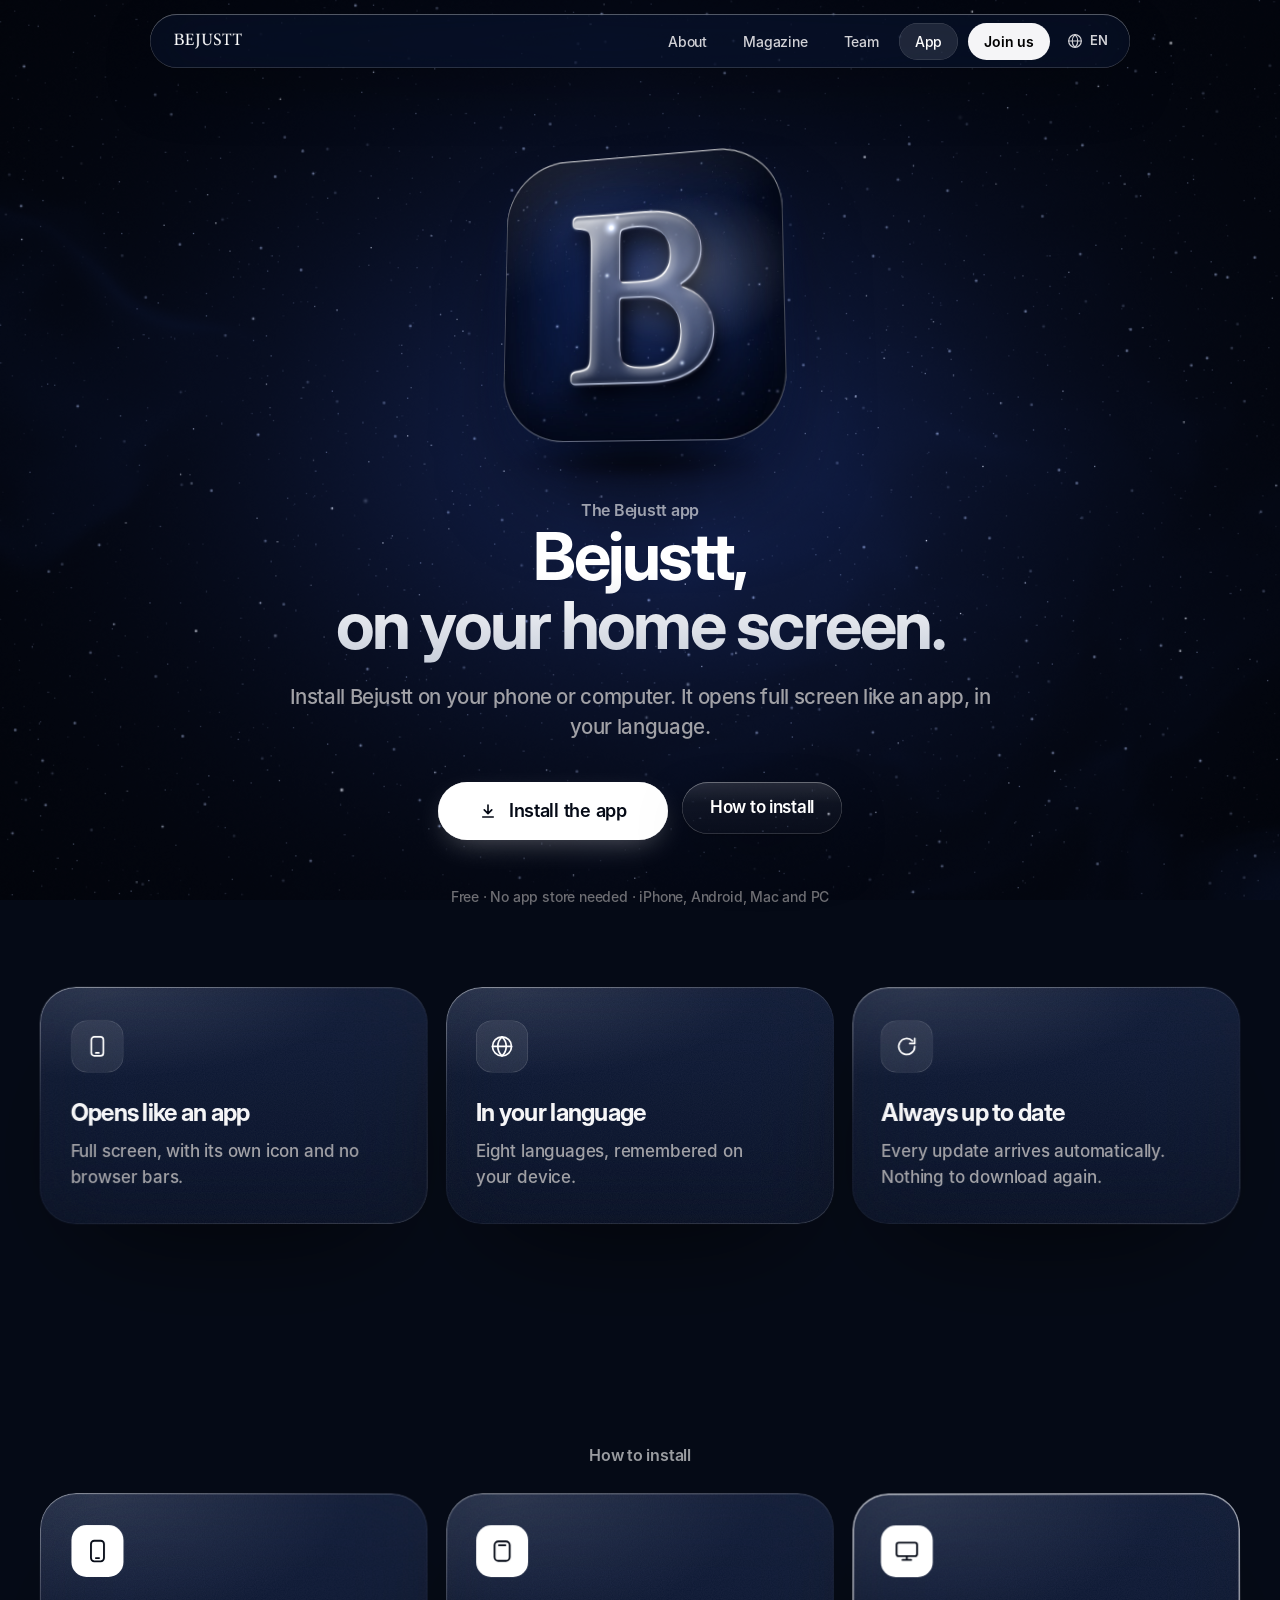
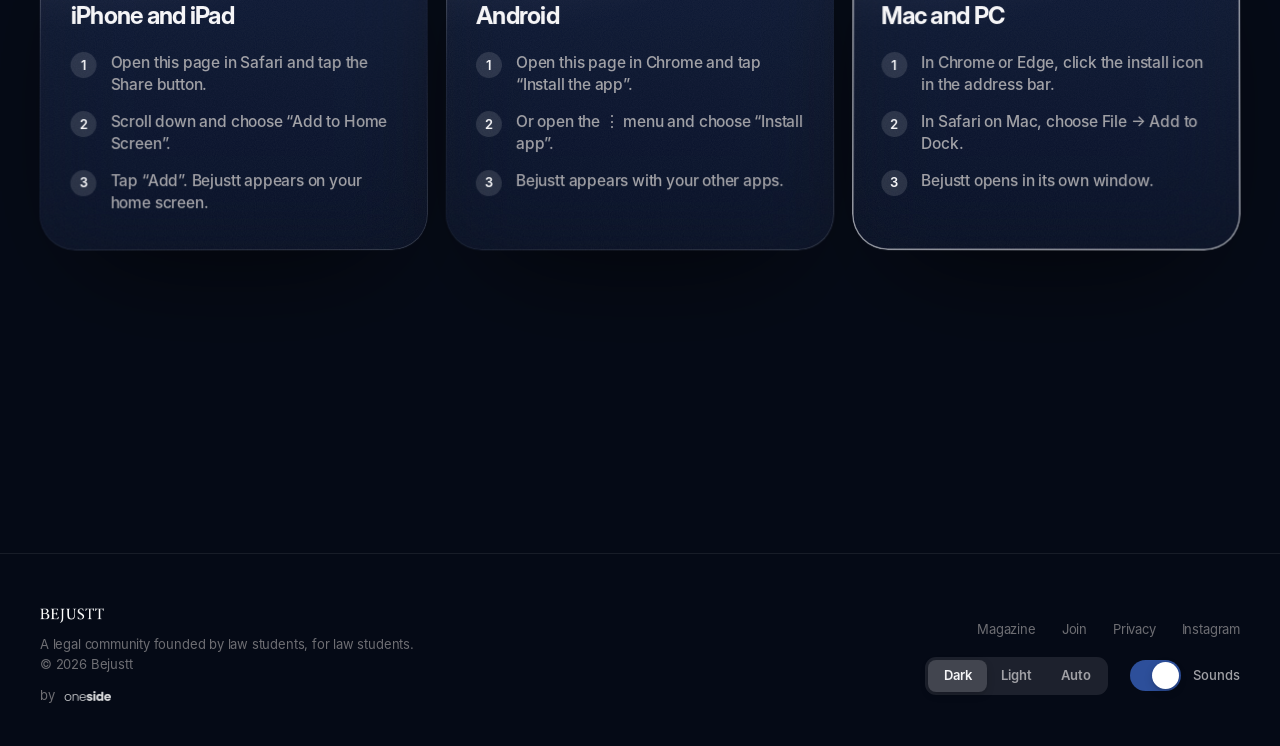
==== app/index.html @ 4cc32bb0 "Black hole: the oneside star bends and swirls space, grows an event horizon and accretion disk, and " ====
<!doctype html>
<html lang="en" data-theme="dark">
<head>
  <meta charset="utf-8">
  <meta name="viewport" content="width=device-width, initial-scale=1, viewport-fit=cover">
  <title>App — Bejustt</title>
  <meta name="description" content="Install the Bejustt app on iPhone, Android, Mac and PC.">
  <link rel="canonical" href="https://bejustt.org/app/">
  <link rel="alternate" hreflang="en" href="https://bejustt.org/app/?lang=en">
  <link rel="alternate" hreflang="tr" href="https://bejustt.org/app/?lang=tr">
  <link rel="alternate" hreflang="fr" href="https://bejustt.org/app/?lang=fr">
  <link rel="alternate" hreflang="it" href="https://bejustt.org/app/?lang=it">
  <link rel="alternate" hreflang="es" href="https://bejustt.org/app/?lang=es">
  <link rel="alternate" hreflang="de" href="https://bejustt.org/app/?lang=de">
  <link rel="alternate" hreflang="uk" href="https://bejustt.org/app/?lang=uk">
  <link rel="alternate" hreflang="ro" href="https://bejustt.org/app/?lang=ro">
  <link rel="alternate" hreflang="x-default" href="https://bejustt.org/app/">
  <meta name="theme-color" content="#050a16">
  <meta name="color-scheme" content="dark light">
  <meta property="og:type" content="website">
  <meta property="og:site_name" content="Bejustt">
  <meta property="og:title" content="App — Bejustt">
  <meta property="og:description" content="Install the Bejustt app on iPhone, Android, Mac and PC.">
  <meta property="og:url" content="https://bejustt.org/app/">
  <meta property="og:image" content="https://bejustt.org/assets/og.png">
  <meta property="og:image:width" content="1200">
  <meta property="og:image:height" content="630">
  <meta name="twitter:card" content="summary_large_image">
  <meta name="twitter:image" content="https://bejustt.org/assets/og.png">
  <link rel="icon" type="image/png" href="../assets/favicon.png?v=25">
  <link rel="apple-touch-icon" href="../assets/apple-touch-icon.png?v=25">
  <link rel="manifest" href="../manifest.webmanifest">
  <meta name="apple-mobile-web-app-capable" content="yes">
  <meta name="apple-mobile-web-app-status-bar-style" content="black-translucent">
  <meta name="apple-mobile-web-app-title" content="Bejustt">
  <link rel="preload" href="../assets/fonts/InterDisplay-ExtraBold.woff" as="font" type="font/woff" crossorigin>
  <link rel="preload" href="../assets/fonts/Inter-Medium.woff" as="font" type="font/woff" crossorigin>
  <script>try{var t=localStorage.getItem("bj-theme")||"dark";if(t==="auto")t=matchMedia("(prefers-color-scheme: light)").matches?"light":"dark";document.documentElement.dataset.theme=t;}catch(e){}</script>
  <link rel="stylesheet" href="../assets/style.css?v=25">
</head>
<body data-title="title.app" data-page="app">

<a class="skip" href="#main" data-i18n="a11y.skip">Skip to content</a>
<header class="nav">
  <a class="nav-logo" href="../" aria-label="Bejustt home"><img src="../assets/logo-sm.png" alt="Bejustt" width="113" height="27"></a>
  <ul class="nav-links">
    <li><a href="../#about" data-i18n="nav.about">About</a></li>
    <li><a href="../magazine/" data-i18n="nav.mag">Magazine</a></li>
    <li><a href="../join/" data-i18n="nav.team">Team</a></li>
    <li><a href="../app/" data-i18n="nav.app" aria-current="page">App</a></li>
    <li><a class="nav-cta" href="https://ig.me/m/bejustt.law" target="_blank" rel="noopener" data-i18n="nav.join">Join us</a></li>
  </ul>
  <button class="lang-btn"  aria-expanded="false" aria-label="Language"><svg width="16" height="16" viewBox="0 0 24 24" fill="none" stroke="currentColor" stroke-width="1.8" stroke-linecap="round" aria-hidden="true"><circle cx="12" cy="12" r="9.5"/><path d="M2.5 12h19M12 2.5c2.8 2.6 4.2 5.8 4.2 9.5s-1.4 6.9-4.2 9.5c-2.8-2.6-4.2-5.8-4.2-9.5S9.2 5.1 12 2.5z"/></svg><span class="lang-code">EN</span></button>
  <button class="nav-toggle" aria-label="Menu" aria-expanded="false"><span></span></button>
</header>

<main id="main" class="app-page">
  <section class="app-hero">
    <div class="wrap center">
      <div class="app-icon-stage" aria-hidden="true">
        <div class="ai3d">
          <div class="ai-plate"><img src="../assets/icon-plate.jpg?v=25" alt="" width="720" height="720"></div>
          <img class="ai-mark ai-l1" src="../assets/icon-mark.png?v=25" alt="" width="720" height="720">
          <span class="ai-gloss"></span>
          <span class="ai-edge"></span>
        </div>
        <span class="app-icon-shadow"></span>
        <span class="ai-hint"></span>
      </div>
      <p class="eyebrow enter e1" data-i18n="app.e">The Bejustt app</p>
      <h1 class="h-big grad enter e2 gap" data-i18n="app.h">Bejustt,<br>on your home screen.</h1>
      <p class="sub enter e3" data-i18n="app.sub">Install Bejustt on your phone or computer. It opens full screen like an app, in your language.</p>
      <div class="ctas enter e4">
        <button class="btn btn-accent magnet install-btn get-btn" type="button">
          <span class="gb-ic" aria-hidden="true"><svg width="18" height="18" viewBox="0 0 24 24" fill="none" stroke="currentColor" stroke-width="2.2" stroke-linecap="round" stroke-linejoin="round"><path d="M12 4v11M7 10.5l5 5 5-5M5 20h14"/></svg></span>
          <svg class="gb-ring" viewBox="0 0 24 24" aria-hidden="true"><circle cx="12" cy="12" r="9"/></svg>
          <svg class="gb-check" viewBox="0 0 24 24" aria-hidden="true"><path d="M5 12.5l4.5 4.5L19 7.5"/></svg>
          <span class="gb-t" data-i18n="app.btn">Install the app</span>
        </button>
        <a class="btn btn-glass magnet" href="#how" data-i18n="app.how">How to install</a>
      </div>
      <p class="app-status enter e4" role="status" aria-live="polite"></p>
      <p class="app-meta enter e5" data-i18n="app.meta">Free · No app store needed · iPhone, Android, Mac and PC</p>
    </div>
  </section>

  <section class="section" style="padding-top:40px">
    <div class="wrap">
      <div class="feat-grid">
        <div data-tilt="6" class="feat glass-xl spot reveal">
          <span class="t-icon" aria-hidden="true"><svg viewBox="0 0 24 24"><rect x="6" y="2.5" width="12" height="19" rx="3"/><path d="M10.5 18.5h3"/></svg></span>
          <h3 data-i18n="app.f1.t">Opens like an app</h3><p data-i18n="app.f1.d">Full screen, with its own icon and no browser bars.</p>
        </div>
        <div data-tilt="6" class="feat glass-xl spot reveal d1">
          <span class="t-icon" aria-hidden="true"><svg viewBox="0 0 24 24"><circle cx="12" cy="12" r="9.5"/><path d="M2.5 12h19M12 2.5c2.8 2.6 4.2 5.8 4.2 9.5s-1.4 6.9-4.2 9.5c-2.8-2.6-4.2-5.8-4.2-9.5S9.2 5.1 12 2.5z"/></svg></span>
          <h3 data-i18n="app.f2.t">In your language</h3><p data-i18n="app.f2.d">Eight languages, remembered on your device.</p>
        </div>
        <div data-tilt="6" class="feat glass-xl spot reveal d2">
          <span class="t-icon" aria-hidden="true"><svg viewBox="0 0 24 24"><path d="M20 12a8 8 0 1 1-2.3-5.6M20 4v5h-5"/></svg></span>
          <h3 data-i18n="app.f3.t">Always up to date</h3><p data-i18n="app.f3.d">Every update arrives automatically. Nothing to download again.</p>
        </div>
      </div>
    </div>
  </section>

  <section class="section" id="how" style="padding-top:40px">
    <div class="wrap">
      <p class="eyebrow reveal center" data-i18n="app.how">How to install</p>
      <div class="plat-grid">
        <article data-tilt="5" class="plat glass-xl spot reveal" data-plat="ios">
          <span class="plat-ic" aria-hidden="true"><svg viewBox="0 0 24 24"><rect x="6" y="2.5" width="12" height="19" rx="3"/><path d="M10.5 18.5h3"/></svg></span>
          <h3 data-i18n="app.ios.t">iPhone and iPad</h3>
          <ol>
            <li><b>1</b><span data-i18n="app.ios.1">Open this page in Safari and tap the Share button.</span></li>
            <li><b>2</b><span data-i18n="app.ios.2">Scroll down and choose “Add to Home Screen”.</span></li>
            <li><b>3</b><span data-i18n="app.ios.3">Tap “Add”. Bejustt appears on your home screen.</span></li>
          </ol>
        </article>
        <article data-tilt="5" class="plat glass-xl spot reveal d1" data-plat="android">
          <span class="plat-ic" aria-hidden="true"><svg viewBox="0 0 24 24"><rect x="5" y="3" width="14" height="18" rx="3.5"/><path d="M9 6.5h6"/></svg></span>
          <h3 data-i18n="app.and.t">Android</h3>
          <ol>
            <li><b>1</b><span data-i18n="app.and.1">Open this page in Chrome and tap “Install the app”.</span></li>
            <li><b>2</b><span data-i18n="app.and.2">Or open the ⋮ menu and choose “Install app”.</span></li>
            <li><b>3</b><span data-i18n="app.and.3">Bejustt appears with your other apps.</span></li>
          </ol>
        </article>
        <article data-tilt="5" class="plat glass-xl spot reveal d2" data-plat="desktop">
          <span class="plat-ic" aria-hidden="true"><svg viewBox="0 0 24 24"><rect x="2.5" y="4" width="19" height="12.5" rx="2"/><path d="M8 20h8M12 16.5V20"/></svg></span>
          <h3 data-i18n="app.desk.t">Mac and PC</h3>
          <ol>
            <li><b>1</b><span data-i18n="app.desk.1">In Chrome or Edge, click the install icon in the address bar.</span></li>
            <li><b>2</b><span data-i18n="app.desk.2">In Safari on Mac, choose File → Add to Dock.</span></li>
            <li><b>3</b><span data-i18n="app.desk.3">Bejustt opens in its own window.</span></li>
          </ol>
        </article>
      </div>
      <div class="by-block reveal">
        <span data-i18n="app.by">Bejustt is a project by</span>
        <img src="../assets/oneside.png" alt="oneside" width="2916" height="812">
        <span data-i18n="app.by2"></span>
      </div>
    </div>
  </section>

  <!-- iOS install sheet -->
  <div class="ios-sheet" role="dialog" aria-modal="true" aria-labelledby="ios-t" hidden>
    <div class="ios-card glass-xl">
      <div class="grabber" aria-hidden="true"></div>
      <img src="../assets/app-icon-360.png?v=25" alt="" width="72" height="72">
      <h3 id="ios-t" data-i18n="app.ios.t">iPhone and iPad</h3>
      <div class="ios-demo" aria-hidden="true">
        <div class="ios-menu">
          <div class="im-row"><span class="im-ph"></span><i class="im-ic im-copy"></i></div>
          <div class="im-row im-hl"><span data-i18n="app.ios.add">Add to Home Screen</span><i class="im-ic im-add"></i></div>
          <div class="im-row"><span class="im-ph" style="width:46%"></span><i class="im-ic im-book"></i></div>
        </div>
        <div class="ios-bar"><i class="ib-ic ib-back"></i><i class="ib-ic ib-fwd"></i><i class="ib-share"><svg viewBox="0 0 24 24"><path d="M12 3v12M7.5 7.5 12 3l4.5 4.5M6 11H5v10h14V11h-1"/></svg></i><i class="ib-ic ib-book"></i><i class="ib-ic ib-tabs"></i></div>
      </div>
      <p class="ios-line"><b data-i18n="app.tap">Tap</b> <svg class="ios-share-ic" viewBox="0 0 24 24" aria-hidden="true"><path d="M12 3v12M7.5 7.5 12 3l4.5 4.5M6 11H5v10h14V11h-1"/></svg> <span data-i18n="app.then">then “Add to Home Screen”</span></p>
      <ol>
        <li><b>1</b><span data-i18n="app.ios.1">Open this page in Safari and tap the Share button.</span></li>
        <li><b>2</b><span data-i18n="app.ios.2">Scroll down and choose “Add to Home Screen”.</span></li>
        <li><b>3</b><span data-i18n="app.ios.3">Tap “Add”. Bejustt appears on your home screen.</span></li>
      </ol>
      <button class="btn btn-accent ios-close" type="button" data-i18n="lang.done">Done</button>
    </div>
    <span class="ios-arrow" aria-hidden="true"></span>
  </div>
</main>

<footer class="footer">
  <div class="wrap">
    <div class="f-brand">
      <img src="../assets/logo-sm.png" alt="Bejustt" width="113" height="27">
      <div data-i18n="foot.tag">A legal community founded by law students, for law students.</div>
      <div>© <span data-year></span> Bejustt</div>
      <div class="by-oneside"><span data-i18n="foot.by">by</span> <img class="os-word" src="../assets/os-word.png" alt="oneside" width="191" height="80"></div>
    </div>
    <div class="f-side">
      <nav aria-label="Footer">
        <a href="../magazine/" data-i18n="foot.mag">Magazine</a>
        <a href="../join/" data-i18n="foot.join">Join</a>
        <a href="../privacy/" data-i18n="foot.privacy">Privacy</a>
        <a href="https://instagram.com/bejustt.law" target="_blank" rel="noopener">Instagram</a>
      </nav>
      <div class="f-controls">
        <div class="seg" role="radiogroup" aria-label="Appearance">
          <span class="seg-thumb" aria-hidden="true"></span>
          <button role="radio" data-theme-set="dark" data-i18n="th.dark">Dark</button>
          <button role="radio" data-theme-set="light" data-i18n="th.light">Light</button>
          <button role="radio" data-theme-set="auto" data-i18n="th.auto">Auto</button>
        </div>
        <button class="switch" role="switch" aria-checked="true"><span class="tr"></span><span data-i18n="foot.sounds">Sounds</span></button>
      </div>
    </div>
  </div>
</footer>

<div class="join-dock" role="complementary" aria-label="Join our team">
  <a href="https://ig.me/m/bejustt.law" target="_blank" rel="noopener">
    <span class="jd-ig" aria-hidden="true"><svg viewBox="0 0 24 24" fill="none" stroke="currentColor" stroke-width="1.8"><rect x="3" y="3" width="18" height="18" rx="5.2"/><circle cx="12" cy="12" r="4.2"/><circle cx="17.4" cy="6.6" r="1.1" fill="currentColor" stroke="none"/></svg></span>
    <span class="jd-t"><b data-i18n="dock.t">Want to join our team?</b><small data-i18n="dock.s">Message us on Instagram</small></span>
    <span class="jd-go" aria-hidden="true">›</span>
  </a>
  <button class="jd-x" type="button" aria-label="Close">×</button>
</div>

<div class="lang-scrim" aria-hidden="true"></div>
<div class="lang-sheet" role="dialog" aria-modal="true" aria-labelledby="lang-title">
  <div class="grabber" aria-hidden="true"></div>
  <div class="lang-head">
    <p class="lang-title" id="lang-title" data-i18n="lang.title">Language</p>
    <button class="lang-done" data-i18n="lang.done">Done</button>
  </div>
  <div class="lwheel-wrap">
    <div class="wheel-lens" aria-hidden="true"></div>
    <div class="wheel lwheel" tabindex="0" role="listbox" aria-labelledby="lang-title"><ul></ul></div>
  </div>
</div>

<script src="../assets/depth.js?v=25"></script>
<script src="../assets/i18n.js?v=25"></script>
<script src="../assets/site.js?v=25"></script>
</body>
</html>
---- assets/style.css ----
/* Bejustt — Apple-grade design system
   Black canvas, red light, liquid glass, bold type. */
/* Embedded fonts (no external requests) */
@font-face { font-family: "Inter"; src: url("fonts/Inter-Regular.woff") format("woff"); font-weight: 400; font-display: swap; }
@font-face { font-family: "Inter"; src: url("fonts/Inter-Medium.woff") format("woff"); font-weight: 500; font-display: swap; }
@font-face { font-family: "Inter"; src: url("fonts/Inter-SemiBold.woff") format("woff"); font-weight: 600; font-display: swap; }
@font-face { font-family: "Inter Display"; src: url("fonts/InterDisplay-Bold.woff") format("woff"); font-weight: 700; font-display: swap; }
@font-face { font-family: "Inter Display"; src: url("fonts/InterDisplay-ExtraBold.woff") format("woff"); font-weight: 800; font-display: swap; }
@font-face { font-family: "Lora"; src: url("fonts/Lora-Italic.woff") format("woff"); font-style: italic; font-weight: 400 700; font-display: swap; }

:root {
  --bg: #050a16;
  --ink: #f5f5f7;
  --ink-2: #a1a1a6;
  --ink-3: #6e6e73;
  --line: rgba(255, 255, 255, 0.08);
  --red: #3b7dff;
  --red-2: #8ab8ff;
  --red-deep: #0f2a5c;
  --lg: linear-gradient(180deg, rgba(255, 255, 255, 0.13), rgba(255, 255, 255, 0.04) 42%, rgba(255, 255, 255, 0.02));
  --lgk: inset 0 0 0 0.5px rgba(255, 255, 255, 0.22), inset 0 1px 0 rgba(255, 255, 255, 0.22), inset 0 -1px 0 rgba(255, 255, 255, 0.04), 0 1px 2px rgba(0, 0, 0, 0.25), 0 24px 60px -18px rgba(0, 0, 0, 0.6);
  --blur: saturate(115%) blur(24px);
  --sans: "Inter", -apple-system, BlinkMacSystemFont, "SF Pro Display", "Helvetica Neue", Arial, sans-serif;
  --serif: "Lora", Georgia, serif;
  --display: "Inter Display", "Inter", -apple-system, BlinkMacSystemFont, "SF Pro Display", sans-serif;
  --ease: cubic-bezier(0.22, 0.7, 0.18, 1);
  --spring: cubic-bezier(0.34, 1.4, 0.5, 1);
  --wrap: 1200px;
}

*, *::before, *::after { box-sizing: border-box; }
html { -webkit-text-size-adjust: 100%; }
body {
  margin: 0; background: var(--bg); color: var(--ink);
  font-family: var(--sans); font-size: 17px; line-height: 1.5; letter-spacing: -0.011em;
  -webkit-font-smoothing: antialiased; -moz-osx-font-smoothing: grayscale;
  -webkit-tap-highlight-color: transparent; overflow-x: hidden;
}
img, svg { display: block; max-width: 100%; }
a { color: inherit; text-decoration: none; }
button { font: inherit; color: inherit; }
::selection { background: var(--red); color: #fff; }
.wrap { width: min(var(--wrap), 100% - 44px); margin-inline: auto; }

/* ---------- Type ---------- */
.eyebrow { font-size: 15px; font-weight: 600; letter-spacing: -0.01em; color: var(--red-2); margin: 0; }
.h-big { font-family: var(--display); text-wrap: balance; font-weight: 700; letter-spacing: -0.04em; line-height: 1.02; margin: 0; font-size: clamp(44px, 7vw, 104px); }
.h-mid { font-family: var(--display); text-wrap: balance; font-weight: 700; letter-spacing: -0.035em; line-height: 1.05; margin: 0; font-size: clamp(34px, 4.6vw, 64px); }
.grad { background: linear-gradient(180deg, #fff 30%, #8e8e93 110%); -webkit-background-clip: text; background-clip: text; color: transparent; }
.grad-red { background: linear-gradient(100deg, #d6e6ff, #8ab8ff 45%, #4a82f0); -webkit-background-clip: text; background-clip: text; color: transparent; }
.sub { text-wrap: pretty; font-size: clamp(19px, 1.9vw, 25px); line-height: 1.38; color: var(--ink-2); font-weight: 500; letter-spacing: -0.018em; margin: 22px 0 0; max-width: 760px; }
.sub b { color: var(--ink); font-weight: 600; }
.center { text-align: center; } .center .sub { margin-inline: auto; }

/* ---------- Glass ---------- */
.glass { background: var(--lg); box-shadow: var(--lgk); -webkit-backdrop-filter: var(--blur); backdrop-filter: var(--blur); }

/* ---------- Buttons ---------- */
.btn {
  position: relative; display: inline-flex; align-items: center; justify-content: center; gap: 8px;
  height: 52px; padding: 0 28px; border-radius: 999px; border: 0; cursor: pointer;
  font-size: 17px; font-weight: 600; letter-spacing: -0.015em; white-space: nowrap;
  transition: transform 0.35s var(--spring), background 0.3s var(--ease), box-shadow 0.3s var(--ease);
}
.btn:active { transform: scale(0.95); }
.btn-white { background: #f5f5f7; color: #000; }
.btn-white:hover { background: #fff; }
.btn-glass { background: var(--lg); box-shadow: var(--lgk); -webkit-backdrop-filter: var(--blur); backdrop-filter: var(--blur); color: #fff; }
.btn-glass:hover { background: linear-gradient(180deg, rgba(255,255,255,.18), rgba(255,255,255,.06)); }
.btn-accent {
  color: #fff;
  background: linear-gradient(180deg, #6fa8ff, #3b7dff 55%, #2558d6);
  box-shadow: inset 0 1px 0 rgba(255, 255, 255, 0.35), inset 0 -1px 0 rgba(0, 0, 0, 0.25), 0 10px 30px -8px rgba(56, 120, 255, 0.65), 0 0 0 0.5px rgba(255, 255, 255, 0.15);
}
.btn-accent::before { content: ""; position: absolute; inset: 1px 1px 50% 1px; border-radius: 999px 999px 40% 40%; background: linear-gradient(180deg, rgba(255,255,255,.28), transparent); pointer-events: none; }
.btn-accent:hover { box-shadow: inset 0 1px 0 rgba(255,255,255,.4), inset 0 -1px 0 rgba(0,0,0,.25), 0 14px 40px -8px rgba(56,120,255,.85), 0 0 0 .5px rgba(255,255,255,.2); }
.btn .arr { font-size: 20px; transition: transform 0.3s var(--ease); }
.btn:hover .arr { transform: translateX(3px); }
.ctas { display: flex; gap: 14px; flex-wrap: wrap; margin-top: 40px; }
.center .ctas { justify-content: center; }

/* ---------- Navigation: floating glass capsule ---------- */
.nav {
  position: fixed; z-index: 100; top: 14px; left: 50%; transform: translateX(-50%);
  width: min(980px, calc(100% - 24px)); height: 54px; border-radius: 999px;
  display: flex; align-items: center; justify-content: space-between; padding: 0 8px 0 24px;
  background: rgba(14, 26, 52, 0.5); box-shadow: var(--lgk);
  -webkit-backdrop-filter: var(--blur); backdrop-filter: var(--blur);
  transition: background 0.4s var(--ease);
}
.nav.scrolled { background: rgba(12, 22, 44, 0.76); }
.nav-logo img { height: 16px; width: auto; }
.nav-links { display: flex; align-items: center; gap: 4px; list-style: none; margin: 0; padding: 0; }
.nav-links a { display: block; padding: 8px 16px; border-radius: 999px; font-size: 14px; font-weight: 500; color: #d2d2d7; transition: color .25s, background .25s; }
.nav-links a:hover { color: #fff; background: rgba(255, 255, 255, 0.07); }
.nav-links a[aria-current="page"] { color: #fff; background: rgba(255, 255, 255, 0.1); box-shadow: inset 0 0 0 .5px rgba(255,255,255,.18); }
.nav-links .nav-cta { background: #f5f5f7; color: #000; margin-left: 6px; font-weight: 600; }
.nav-links .nav-cta:hover { background: #fff; color: #000; }
.nav-toggle { display: none; }

@media (max-width: 760px) {
  .nav { padding: 0 6px 0 20px; }
  .nav-toggle { display: grid; place-items: center; width: 42px; height: 42px; border-radius: 50%; background: none; border: 0; cursor: pointer; }
  .nav-toggle span, .nav-toggle span::before { display: block; width: 18px; height: 1.5px; border-radius: 2px; background: #fff; position: relative; transition: transform .45s var(--spring); }
  .nav-toggle span { transform: translateY(-3.5px); }
  .nav-toggle span::before { content: ""; position: absolute; top: 7px; }
  .nav.open .nav-toggle span { transform: rotate(45deg); }
  .nav.open .nav-toggle span::before { transform: translateY(-7px) rotate(-90deg); }
  .nav-links {
    position: fixed; top: 64px; left: 0; right: 0; flex-direction: column; align-items: stretch; gap: 2px; padding: 10px;
    border-radius: 28px; background: rgba(12, 22, 44, 0.92); box-shadow: var(--lgk);
    -webkit-backdrop-filter: var(--blur); backdrop-filter: var(--blur);
    opacity: 0; transform: translateY(-10px) scale(0.97); transform-origin: top center; pointer-events: none;
    transition: opacity .3s var(--ease), transform .45s var(--spring);
  }
  .nav.open .nav-links { opacity: 1; transform: none; pointer-events: auto; }
  .nav-links a { padding: 15px 18px; font-size: 19px; border-radius: 18px; }
  .nav-links .nav-cta { margin: 6px 0 0; text-align: center; }
}

/* ---------- Hero ---------- */
.hero { position: relative; min-height: 100svh; display: grid; place-items: center; text-align: center; overflow: hidden; isolation: isolate; padding: 120px 0 80px; }
.floor {
  position: absolute; z-index: -2; left: 50%; bottom: -30vh; width: 160vw; height: 80vh; transform: translateX(-50%);
  background: radial-gradient(50% 50% at 50% 50%, rgba(56, 120, 255, 0.42), rgba(20, 52, 120, 0.18) 45%, transparent 72%);
  filter: blur(20px); animation: breathe 9s ease-in-out infinite alternate;
}
@keyframes breathe { to { opacity: 0.75; transform: translateX(-50%) scale(1.06); } }
.colonnade {
  position: absolute; z-index: -1; inset: 16% 0 0 0; display: flex; justify-content: center; gap: 4.2vw;
  -webkit-mask: linear-gradient(180deg, transparent, #000 30%, #000 72%, transparent);
  mask: linear-gradient(180deg, transparent, #000 30%, #000 72%, transparent);
  opacity: 0.6; pointer-events: none;
}
.colonnade i {
  width: 5.2vw; max-width: 74px; height: 100%; border-radius: 2px;
  background:
    repeating-linear-gradient(90deg, rgba(255,255,255,0) 0 8%, rgba(255,255,255,.05) 8% 9%, rgba(255,255,255,0) 9% 16.6%),
    linear-gradient(90deg, rgba(255,255,255,.015), rgba(255,255,255,.07) 28%, rgba(255,255,255,.02) 62%, rgba(255,255,255,.045) 90%, rgba(255,255,255,.01));
}
.colonnade i:nth-child(1), .colonnade i:nth-child(8) { opacity: .35; }
.colonnade i:nth-child(2), .colonnade i:nth-child(7) { opacity: .6; }
.hero-pill { display: inline-flex; align-items: center; gap: 10px; height: 36px; padding: 0 16px 0 12px; border-radius: 999px; font-size: 14px; font-weight: 500; color: #e8e8ed; }
.hero-pill .dot { width: 8px; height: 8px; border-radius: 50%; background: var(--red-2); box-shadow: 0 0 0 0 rgba(138, 184, 255, .7); animation: pulse 2.4s ease-out infinite; }
@keyframes pulse { 70%, 100% { box-shadow: 0 0 0 10px rgba(138, 184, 255, 0); } }
.hero-logo { width: min(1060px, 90vw); margin: 34px auto 0; filter: drop-shadow(0 20px 60px rgba(0,0,0,.6)); }
.hero h1 { margin-top: 34px; font-size: clamp(30px, 4.4vw, 60px); }
.hero .sub { margin-top: 16px; }

/* ---------- Sections ---------- */
.section { position: relative; padding: clamp(110px, 14vw, 180px) 0; }

/* Manifesto */
.manifesto .statement { font-family: var(--display); font-weight: 700; letter-spacing: -0.035em; line-height: 1.12; font-size: clamp(34px, 5vw, 68px); margin: 22px 0 0; max-width: 1100px; }
.manifesto .statement span { color: rgba(255,255,255,.14); transition: color .5s var(--ease); }
.manifesto .statement span.lit { color: var(--ink); }
.manifesto .statement span.lit.r { color: var(--red-2); }

/* Bento */
.bento { display: grid; grid-template-columns: repeat(6, 1fr); gap: 18px; margin-top: 64px; }
.tile {
  position: relative; overflow: hidden; border-radius: 30px; padding: 40px;
  background: linear-gradient(180deg, #0d1830, #08111f); box-shadow: inset 0 0 0 .5px rgba(255,255,255,.1), inset 0 1px 0 rgba(255,255,255,.06);
  min-height: 480px; display: flex; flex-direction: column;
  transition: transform .6s var(--ease);
}
.tile:hover { transform: scale(1.012); }
.t-wide { grid-column: span 4; } .t-narrow { grid-column: span 2; } .t-full { grid-column: span 6; min-height: 0; }
.tile .chip { align-self: flex-start; display: inline-flex; align-items: center; gap: 8px; height: 30px; padding: 0 13px; border-radius: 999px; font-size: 13px; font-weight: 600; color: #e8e8ed; }
.tile .chip i { width: 6px; height: 6px; border-radius: 50%; background: var(--red-2); }
.tile .chip.muted i { background: #8e8e93; }
.tile h3 { font-family: var(--display); font-size: clamp(30px, 3vw, 44px); font-weight: 700; letter-spacing: -0.035em; line-height: 1.04; margin: 22px 0 0; }
.tile p { color: var(--ink-2); font-size: 17px; font-weight: 500; margin: 14px 0 0; max-width: 440px; position: relative; z-index: 1; }
.tile .art { margin-top: auto; padding-top: 34px; position: relative; }
.t-full { display: grid; grid-template-columns: 1fr auto; gap: 40px; align-items: center; }

/* Magazine mini cover */
.mini-cover {
  position: absolute; right: 4%; bottom: -60px; width: 40%; max-width: 300px; aspect-ratio: 3 / 4; border-radius: 10px; padding: 7%;
  background: radial-gradient(90% 60% at 80% 10%, rgba(56,120,255,.55), transparent 70%), linear-gradient(180deg, #102040, #040912);
  box-shadow: inset 0 0 0 .5px rgba(255,255,255,.18), 0 40px 80px -20px rgba(0,0,0,.9), -20px 30px 80px -30px rgba(56,120,255,.45);
  transform: rotate(-6deg) translateY(10px); transition: transform .9s var(--spring);
}
.tile:hover .mini-cover { transform: rotate(-3deg) translateY(-6px); }
.mini-cover .mc-top { display: flex; justify-content: space-between; font-size: 9px; font-weight: 600; letter-spacing: .16em; text-transform: uppercase; color: #8e8e93; }
.mini-cover img { margin-top: 14%; width: 100%; }
.mini-cover em { display: block; margin-top: 8%; font-family: var(--serif); font-size: clamp(13px, 1.4vw, 18px); color: #c7c7cc; }
.mini-cover .mc-rule { position: absolute; left: 7%; right: 7%; bottom: 9%; border-top: .5px solid rgba(255,255,255,.2); padding-top: 8px; font-size: 9px; letter-spacing: .16em; text-transform: uppercase; color: #8e8e93; }

/* Interview waveform */
.wave { display: flex; align-items: center; gap: 5px; height: 110px; }
.wave i { flex: 1; max-width: 7px; border-radius: 9px; background: linear-gradient(180deg, #b9d4ff, #5b95ff); height: 18%; animation: wv 1.4s ease-in-out infinite; }
@keyframes wv { 50% { height: var(--h, 70%); } }

/* Talks globe */
.globe { width: 190px; height: 190px; border-radius: 50%; position: relative; flex: none;
  background: radial-gradient(circle at 35% 30%, rgba(255,255,255,.12), transparent 50%), radial-gradient(circle, #0e1a30 60%, #040912);
  box-shadow: inset 0 0 0 .5px rgba(255,255,255,.15), 0 0 80px rgba(56,120,255,.18); overflow: hidden; }
.globe::before { content: ""; position: absolute; inset: 0; border-radius: 50%; background: repeating-linear-gradient(0deg, transparent 0 22px, rgba(255,255,255,.08) 22px 23px); }
.globe::after { content: ""; position: absolute; top: 0; bottom: 0; left: -100%; right: 0; background: repeating-linear-gradient(90deg, transparent 0 30px, rgba(255,255,255,.07) 30px 31px); animation: spin 12s linear infinite; }
@keyframes spin { to { transform: translateX(31px); } }
.globe b { position: absolute; z-index: 2; width: 8px; height: 8px; border-radius: 50%; background: var(--red-2); box-shadow: 0 0 12px var(--red-2); animation: pulse 2.6s ease-out infinite; }

/* ---------- Wheel (iOS picker) ---------- */
.wheel-sec .wrap { display: grid; grid-template-columns: 1fr 1fr; gap: 70px; align-items: center; }
.wheel-card { position: relative; border-radius: 36px; padding: 0 18px; height: 440px; overflow: hidden; }
.wheel {
  position: relative; height: 100%; overflow-y: scroll; scroll-snap-type: y mandatory; scrollbar-width: none;
  -webkit-mask: linear-gradient(180deg, transparent, #000 30%, #000 70%, transparent);
  mask: linear-gradient(180deg, transparent, #000 30%, #000 70%, transparent);
  perspective: 800px; overscroll-behavior: contain; cursor: grab; outline: none;
}
.wheel::-webkit-scrollbar { display: none; }
.wheel ul { list-style: none; margin: 0; padding: 184px 0; }
.wheel li { height: 72px; display: flex; flex-direction: column; align-items: center; justify-content: center; scroll-snap-align: center; user-select: none; -webkit-user-select: none; cursor: pointer; }
.wheel li .w { font-family: var(--display); font-size: 40px; font-weight: 700; letter-spacing: -0.035em; line-height: 1.05; white-space: nowrap; will-change: transform, opacity; color: #d1d1d6; }
.wheel li .l { font-size: 11px; font-weight: 600; letter-spacing: .12em; text-transform: uppercase; color: var(--red-2); height: 0; opacity: 0; transition: opacity .3s; }
.wheel li.on .l { opacity: 1; height: 14px; margin-top: 4px; }
.wheel li.on .w { color: #fff; }
.wheel-lens { position: absolute; left: 14px; right: 14px; top: 50%; height: 86px; transform: translateY(-50%); border-radius: 22px; pointer-events: none; background: rgba(255,255,255,.07); box-shadow: inset 0 0 0 .5px rgba(255,255,255,.18), inset 0 1px 0 rgba(255,255,255,.12); }
.sound-hint { display: inline-flex; align-items: center; gap: 8px; margin-top: 26px; font-size: 14px; color: var(--ink-3); font-weight: 500; }

/* ---------- Join ---------- */
.join { overflow: hidden; }
.join::before { content: ""; position: absolute; left: 50%; bottom: -25%; width: 1300px; height: 800px; transform: translateX(-50%); background: radial-gradient(closest-side, rgba(56,120,255,.32), transparent); pointer-events: none; }
.roles { display: flex; flex-wrap: wrap; gap: 12px; justify-content: center; margin-top: 44px; }
.roles span { height: 44px; padding: 0 20px; display: inline-flex; align-items: center; border-radius: 999px; font-size: 16px; font-weight: 600; color: #e8e8ed; }
.handle { display: block; margin-top: 18px; color: var(--ink-3); font-size: 15px; font-weight: 500; }

/* ---------- Inner page head ---------- */
.page-head { position: relative; padding: 180px 0 40px; text-align: center; overflow: hidden; }
.page-head::before { content: ""; position: absolute; left: 50%; top: -10%; width: 1200px; height: 700px; transform: translateX(-50%); background: radial-gradient(closest-side, rgba(56,120,255,.3), transparent); filter: blur(10px); pointer-events: none; }

/* Magazine */
.cover-stage { position: relative; display: grid; place-items: center; padding: 50px 0 10px; perspective: 1600px; }
.cover {
  position: relative; width: min(420px, 80vw); aspect-ratio: 3 / 4; border-radius: 12px; padding: 8%; display: flex; flex-direction: column; overflow: hidden;
  background: radial-gradient(90% 55% at 78% 8%, rgba(56,120,255,.6), transparent 70%), radial-gradient(70% 40% at 10% 100%, rgba(20,52,120,.5), transparent 70%), linear-gradient(180deg, #102040, #040912);
  box-shadow: inset 0 0 0 .5px rgba(255,255,255,.2), inset 0 1px 0 rgba(255,255,255,.12), 0 60px 120px -30px rgba(0,0,0,.95), 0 40px 100px -40px rgba(56,120,255,.6);
  transform: rotateY(-14deg) rotateX(6deg); transition: transform 1.2s var(--spring);
}
.cover:hover { transform: rotateY(0) rotateX(0) scale(1.02); }
.cover::after { content: ""; position: absolute; inset: 0; background: linear-gradient(115deg, rgba(255,255,255,.14), transparent 35%); pointer-events: none; }
.cover .c-top { display: flex; justify-content: space-between; font-size: 10px; font-weight: 600; letter-spacing: .2em; text-transform: uppercase; color: #a1a1a6; }
.cover img.c-logo { margin-top: 14%; width: 100%; }
.cover .c-sub { font-family: var(--serif); font-style: italic; font-size: clamp(18px, 2.2vw, 26px); color: #e5e5ea; margin-top: 6%; }
.cover .c-scales { position: absolute; left: 50%; bottom: 15%; width: 56%; transform: translateX(-50%); opacity: .6; }
.cover .c-bottom { margin-top: auto; position: relative; display: flex; justify-content: space-between; font-size: 10px; font-weight: 600; letter-spacing: .2em; text-transform: uppercase; color: #a1a1a6; border-top: .5px solid rgba(255,255,255,.18); padding-top: 12px; }

.group { border-radius: 26px; overflow: hidden; margin: 48px auto 0; max-width: 820px; text-align: left; }
.group .row { display: grid; grid-template-columns: 48px 1fr auto; align-items: center; gap: 16px; padding: 22px 26px; }
.group .row + .row { border-top: .5px solid rgba(255,255,255,.1); }
.group .ico { width: 44px; height: 44px; border-radius: 12px; display: grid; place-items: center; background: linear-gradient(180deg, #6fa8ff, #2558d6); box-shadow: inset 0 1px 0 rgba(255,255,255,.3); }
.group strong { display: block; font-size: 19px; font-weight: 600; letter-spacing: -0.02em; }
.group span { color: var(--ink-2); font-size: 15px; font-weight: 500; }
.group .soon { font-size: 13px; color: var(--ink-3); font-weight: 600; }

.steps { display: grid; grid-template-columns: repeat(3, 1fr); gap: 18px; margin-top: 60px; text-align: left; }
.step { border-radius: 30px; padding: 36px; min-height: 280px; display: flex; flex-direction: column; }
.step .n { font-family: var(--display); font-size: 72px; font-weight: 700; letter-spacing: -0.05em; line-height: 1; }
.step h3 { font-family: var(--display); margin: auto 0 0; padding-top: 30px; font-size: 26px; font-weight: 700; letter-spacing: -0.03em; }
.step p { margin: 8px 0 0; color: var(--ink-2); font-size: 16px; font-weight: 500; }

/* ---------- Footer ---------- */
.footer { border-top: .5px solid var(--line); padding: 54px 0 40px; color: var(--ink-3); font-size: 13px; }
.footer .wrap { display: flex; justify-content: space-between; align-items: center; gap: 28px; flex-wrap: wrap; }
.footer img { height: 15px; width: auto; margin-bottom: 12px; }
.footer nav { display: flex; gap: 26px; align-items: center; flex-wrap: wrap; }
.footer a:hover { color: var(--ink); }

/* iOS switch */
.switch { display: inline-flex; align-items: center; gap: 12px; cursor: pointer; color: var(--ink-2); font-weight: 500; font-size: 13px; background: none; border: 0; padding: 0; }
.switch .tr { position: relative; width: 51px; height: 31px; border-radius: 999px; background: rgba(120,120,128,.32); transition: background .3s var(--ease); }
.switch .tr::after { content: ""; position: absolute; top: 2px; left: 2px; width: 27px; height: 27px; border-radius: 50%; background: #fff; box-shadow: 0 3px 8px rgba(0,0,0,.15), 0 3px 1px rgba(0,0,0,.06); transition: transform .4s var(--spring); }
.switch[aria-checked="true"] .tr { background: #34c759; }
.switch[aria-checked="true"] .tr::after { transform: translateX(20px); }

/* ---------- Motion ---------- */
.reveal { opacity: 0; transform: translateY(40px) scale(.985); transition: opacity 1.2s var(--ease), transform 1.2s var(--ease); }
.reveal.in { opacity: 1; transform: none; }
.d1 { transition-delay: .08s; } .d2 { transition-delay: .16s; } .d3 { transition-delay: .24s; } .d4 { transition-delay: .32s; }
.hero .reveal { transform: translateY(24px) scale(.96); transition-duration: 1.6s; }

@media (prefers-reduced-motion: reduce) {
  *, *::before, *::after { animation: none !important; transition: none !important; }
  .reveal { opacity: 1; transform: none; }
}

/* ---------- Responsive ---------- */
@media (max-width: 980px) {
  .bento { grid-template-columns: 1fr; }
  .t-wide, .t-narrow, .t-full { grid-column: auto; }
  .t-full { grid-template-columns: 1fr; }
  .tile { min-height: 440px; padding: 32px; }
  .t-full { min-height: 0; }
  .wheel-sec .wrap { grid-template-columns: 1fr; gap: 44px; }
  .steps { grid-template-columns: 1fr; }
  .step { min-height: 0; }
}
@media (max-width: 760px) {
  .tile { border-radius: 26px; }
  .wheel-card { height: 400px; }
  .wheel ul { padding: 164px 0; }
  .wheel li .w { font-size: 32px; }
  .colonnade { gap: 3vw; } .colonnade i { width: 7vw; }
  .group .row { grid-template-columns: 40px 1fr; padding: 18px 20px; }
  .group .soon { display: none; }
  .group .ico { width: 36px; height: 36px; border-radius: 10px; }
  .footer .wrap { flex-direction: column; align-items: flex-start; }
}

/* Text crossfade when switching language */
main, .footer, .nav-links { transition: opacity .26s var(--ease), filter .26s var(--ease); }
.lang-switching main, .lang-switching .footer, .lang-switching .nav-links { opacity: 0; filter: blur(10px); }


/* ======================================================================
   v5 additions
   ====================================================================== */
html { font-feature-settings: "kern", "calt"; }
p { text-wrap: pretty; }
.gap { margin-top: 12px; }
.sr-only { position: absolute; width: 1px; height: 1px; overflow: hidden; clip: rect(0 0 0 0); white-space: nowrap; }
.skip { position: fixed; z-index: 300; left: 50%; top: 10px; transform: translate(-50%, -150%); padding: 10px 18px; border-radius: 999px; background: #fff; color: #000; font-weight: 600; font-size: 14px; transition: transform .3s var(--ease); }
.skip:focus { transform: translate(-50%, 0); }
:focus-visible { outline: 2px solid var(--red-2); outline-offset: 3px; border-radius: 8px; }
.btn:focus-visible { border-radius: 999px; }
.narrow { width: min(820px, 100% - 44px); }
.hero-title { margin-top: 34px; font-size: clamp(30px, 4.4vw, 60px); }
.hero .ctas, .page-head .ctas { justify-content: center; }

/* ---------- Intro moment ---------- */
.intro { position: fixed; inset: 0; z-index: 400; display: grid; place-items: center; background: var(--bg); pointer-events: none; animation: introOut .7s var(--ease) 1.25s forwards; }
.intro img { width: min(560px, 74vw); opacity: 0; filter: blur(14px); transform: scale(.94); animation: introLogo 1.1s var(--ease) .1s forwards; }
.intro i { position: absolute; left: 50%; top: 50%; width: 46vw; height: 30vh; transform: translate(-50%, -50%); background: radial-gradient(closest-side, rgba(56,120,255,.35), transparent); opacity: 0; animation: introGlow 1.4s var(--ease) forwards; }
@keyframes introLogo { to { opacity: 1; filter: blur(0); transform: none; } }
@keyframes introGlow { 50% { opacity: 1; } to { opacity: .4; } }
@keyframes introOut { to { opacity: 0; visibility: hidden; } }
.intro.skip-intro { display: none; }

/* ---------- Hero light beams ---------- */
.beams { position: absolute; z-index: -1; inset: 0; pointer-events: none; overflow: hidden; }
.beams::before, .beams::after {
  content: ""; position: absolute; top: -20%; width: 22vw; height: 140%; left: 30%;
  background: linear-gradient(90deg, transparent, rgba(138,184,255,.07), transparent);
  transform: rotate(14deg); filter: blur(12px); animation: beam 16s ease-in-out infinite alternate;
}
.beams::after { left: 58%; width: 14vw; animation-duration: 21s; animation-delay: -6s; opacity: .8; }
@keyframes beam { from { transform: translateX(-12vw) rotate(14deg); } to { transform: translateX(12vw) rotate(10deg); } }

/* ---------- Magnetic buttons + glass spotlight ---------- */
.magnet { transform: translate(var(--tx, 0), var(--ty, 0)); transition: transform .5s var(--spring), background .3s var(--ease), box-shadow .3s var(--ease); }
.magnet:active { transform: translate(var(--tx, 0), var(--ty, 0)) scale(.95); }
.spot { position: relative; }
.spot::after {
  content: ""; position: absolute; inset: 0; border-radius: inherit; pointer-events: none; z-index: 0;
  background: radial-gradient(420px circle at var(--mx, 50%) var(--my, 50%), rgba(138,184,255,.12), transparent 60%);
  opacity: 0; transition: opacity .5s var(--ease);
}
.spot:hover::after { opacity: 1; }
.spot > * { position: relative; z-index: 1; }
.tile > .mini-cover { position: absolute; z-index: 0; }

/* ---------- Icons ---------- */
.t-icon { display: grid; place-items: center; width: 52px; height: 52px; border-radius: 16px; margin-bottom: 22px; color: var(--red-2); }
.t-icon svg, .group .ico svg, .done-ic svg { width: 24px; height: 24px; fill: none; stroke: currentColor; stroke-width: 1.7; stroke-linecap: round; stroke-linejoin: round; }
.tile .t-icon { position: absolute; top: 34px; right: 34px; margin: 0; }
.group .ico { color: #fff; }
.t-btn { margin-top: auto; align-self: flex-start; }

/* ---------- Join page ---------- */
.role-grid { display: grid; grid-template-columns: repeat(4, 1fr); gap: 16px; margin-top: 56px; }
.rcard { border-radius: 28px; padding: 30px 26px 32px; }
.rcard .t-icon { background: rgba(138,184,255,.1); box-shadow: inset 0 0 0 .5px rgba(138,184,255,.3); }
.rcard h3 { font-family: var(--display); font-size: 24px; font-weight: 700; letter-spacing: -.025em; line-height: 1.15; margin: 0; }
.rcard p { color: var(--ink-2); font-size: 15.5px; font-weight: 500; margin: 10px 0 0; }

.form { margin-top: 48px; border-radius: 32px; padding: 34px; display: grid; gap: 22px; text-align: left; position: relative; }
.field { display: grid; gap: 9px; margin: 0; padding: 0; border: 0; min-width: 0; }
.field-row { display: grid; grid-template-columns: 1fr 1fr; gap: 18px; }
.field label, .field legend { font-size: 13px; font-weight: 600; color: var(--ink-2); padding: 0; margin-bottom: 0; }
.field legend { margin-bottom: 9px; }
.field input, .field textarea {
  width: 100%; font: inherit; font-size: 17px; font-weight: 500; color: var(--ink); letter-spacing: -.01em;
  padding: 14px 16px; border-radius: 14px; border: 0; outline: none; resize: vertical;
  background: rgba(255,255,255,.06); box-shadow: inset 0 0 0 .5px rgba(255,255,255,.14);
  transition: box-shadow .25s var(--ease), background .25s var(--ease);
}
.field input:focus, .field textarea:focus { background: rgba(255,255,255,.09); box-shadow: inset 0 0 0 1.5px var(--red-2), 0 0 0 4px rgba(138,184,255,.15); }
.field textarea::placeholder { color: var(--ink-3); }
.field input.bad { box-shadow: inset 0 0 0 1.5px #ff6b6b; }
.choice { display: flex; flex-wrap: wrap; gap: 8px; }
.choice label { position: relative; cursor: pointer; }
.choice input { position: absolute; opacity: 0; pointer-events: none; }
.choice span {
  display: inline-flex; align-items: center; height: 40px; padding: 0 16px; border-radius: 999px; font-size: 15px; font-weight: 600; color: var(--ink-2);
  background: rgba(255,255,255,.05); box-shadow: inset 0 0 0 .5px rgba(255,255,255,.14); transition: all .3s var(--spring);
}
.choice input:checked + span { color: #fff; background: linear-gradient(180deg, #6fa8ff, #3b7dff); box-shadow: inset 0 1px 0 rgba(255,255,255,.3), 0 6px 18px -6px rgba(56,120,255,.7); }
.choice input:focus-visible + span { outline: 2px solid var(--red-2); outline-offset: 2px; }
.form .btn { justify-self: start; }
.form-err { margin: -6px 0 0; color: #ff8a8a; font-size: 14px; font-weight: 500; }
.form-done { text-align: center; display: grid; gap: 10px; justify-items: center; animation: doneIn .6s var(--spring); }
.form-done[hidden] { display: none; }
.form.sent > :not(.form-done) { display: none; }
.form-done h3 { font-family: var(--display); font-size: 30px; margin: 6px 0 0; letter-spacing: -.03em; }
.form-done p { color: var(--ink-2); margin: 0; font-weight: 500; }
.form-done .btn { justify-self: center; margin-top: 10px; }
.done-ic { width: 64px; height: 64px; border-radius: 50%; display: grid; place-items: center; color: #fff; background: linear-gradient(180deg, #6fa8ff, #2558d6); box-shadow: 0 12px 30px -8px rgba(56,120,255,.8); }
.done-ic svg { width: 30px; height: 30px; stroke-width: 2.6; }
.form-preview { width: 100%; margin: 8px 0 0; padding: 16px 18px; border-radius: 16px; background: rgba(0,0,0,.25); box-shadow: inset 0 0 0 .5px rgba(255,255,255,.1); text-align: left; white-space: pre-wrap; font: 500 14px/1.55 var(--sans); color: var(--ink-2); max-height: 220px; overflow: auto; }
@keyframes doneIn { from { opacity: 0; transform: scale(.94); } }

.faq { margin-top: 48px; border-radius: 28px; overflow: hidden; text-align: left; }
.faq details + details { border-top: .5px solid rgba(255,255,255,.1); }
.faq summary { list-style: none; cursor: pointer; display: flex; justify-content: space-between; align-items: center; gap: 18px; padding: 22px 26px; font-size: 18px; font-weight: 600; letter-spacing: -.02em; }
.faq summary::-webkit-details-marker { display: none; }
.faq summary i { position: relative; flex: none; width: 28px; height: 28px; border-radius: 50%; background: rgba(255,255,255,.08); transition: transform .5s var(--spring), background .3s; }
.faq summary i::before, .faq summary i::after { content: ""; position: absolute; left: 50%; top: 50%; width: 11px; height: 1.8px; border-radius: 2px; background: var(--ink); transform: translate(-50%, -50%); }
.faq summary i::after { transform: translate(-50%, -50%) rotate(90deg); transition: transform .4s var(--spring); }
.faq details[open] summary i { transform: rotate(180deg); background: rgba(138,184,255,.18); }
.faq details[open] summary i::after { transform: translate(-50%, -50%) rotate(0deg); }
.faq .ans { display: grid; grid-template-rows: 0fr; transition: grid-template-rows .45s var(--ease); }
.faq details[open] .ans { grid-template-rows: 1fr; }
.faq .ans p { overflow: hidden; margin: 0; padding: 0 26px; color: var(--ink-2); font-size: 16.5px; font-weight: 500; }
.faq details[open] .ans p { padding-bottom: 22px; }
.faq summary:hover { background: rgba(255,255,255,.03); }

.prose { border-radius: 28px; padding: 36px; }
.prose p { font-size: 18px; font-weight: 500; color: var(--ink-2); margin: 0; }
.prose p + p { margin-top: 18px; padding-top: 18px; border-top: .5px solid rgba(255,255,255,.08); }
.nf { min-height: 92svh; }

/* ---------- Article template ---------- */
.progress { position: fixed; z-index: 120; top: 0; left: 0; right: 0; height: 3px; pointer-events: none; }
.progress i { display: block; height: 100%; width: 100%; transform-origin: 0 50%; transform: scaleX(var(--p, 0)); background: linear-gradient(90deg, #3b7dff, #8ab8ff); box-shadow: 0 0 12px rgba(138,184,255,.7); }
.article { padding: 150px 0 120px; }
.a-back { display: inline-flex; gap: 6px; align-items: center; color: var(--red-2); font-weight: 600; font-size: 15px; margin-bottom: 30px; }
.a-title { font-family: var(--display); font-weight: 700; font-size: clamp(38px, 5.6vw, 66px); line-height: 1.04; letter-spacing: -.04em; margin: 14px 0 0; text-wrap: balance; }
.a-dek { font-size: clamp(19px, 2vw, 24px); color: var(--ink-2); font-weight: 500; margin: 18px 0 0; letter-spacing: -.015em; }
.a-meta { display: flex; align-items: center; gap: 14px; margin-top: 34px; padding: 14px 18px; border-radius: 20px; }
.a-meta strong { display: block; font-size: 15px; } .a-meta span { color: var(--ink-3); font-size: 13px; font-weight: 500; }
.a-av { width: 42px; height: 42px; border-radius: 50%; display: grid; place-items: center; font-weight: 700; color: #fff !important; background: linear-gradient(180deg, #6fa8ff, #2558d6); font-size: 14px !important; }
.a-time { margin-left: auto; }
.a-body { margin-top: 56px; font-family: var(--serif); font-style: normal; }
.a-body p { font-family: Georgia, "Times New Roman", serif; font-size: 21px; line-height: 1.7; color: rgba(245,245,247,.88); margin: 0 0 1.3em; }
.a-body h2 { font-family: var(--display); font-size: 30px; letter-spacing: -.03em; margin: 1.8em 0 .6em; }
.a-body blockquote { margin: 1.6em 0; padding: 0 0 0 24px; border-left: 3px solid var(--red-2); font-family: var(--display); font-weight: 700; font-size: clamp(26px, 3vw, 34px); line-height: 1.2; letter-spacing: -.03em; }

/* ---------- Footer controls ---------- */
.f-side { display: grid; gap: 18px; justify-items: end; }
.f-controls { display: flex; align-items: center; gap: 22px; flex-wrap: wrap; }
.seg { position: relative; display: inline-grid; grid-auto-flow: column; grid-auto-columns: 1fr; padding: 3px; border-radius: 11px; background: rgba(120,120,128,.22); isolation: isolate; }
.seg button { position: relative; z-index: 1; border: 0; background: none; cursor: pointer; padding: 6px 14px; font-size: 13px; font-weight: 600; color: var(--ink-2); border-radius: 8px; transition: color .25s; }
.seg button[aria-checked="true"] { color: var(--ink); }
.seg-thumb { position: absolute; z-index: 0; top: 3px; bottom: 3px; left: 3px; border-radius: 8px; background: rgba(255,255,255,.16); box-shadow: 0 3px 8px rgba(0,0,0,.12), 0 3px 1px rgba(0,0,0,.04); width: var(--w, 0); transform: translateX(var(--x, 0)); transition: transform .45s var(--spring), width .45s var(--spring); }

/* ---------- Language wheel sheet ---------- */
.lang-btn {
  order: 3; display: inline-flex; align-items: center; gap: 7px; height: 38px; padding: 0 13px 0 11px; margin-left: 6px;
  border: 0; border-radius: 999px; background: transparent; cursor: pointer; color: #d2d2d7; font-size: 13px; font-weight: 600; letter-spacing: .02em;
  transition: background .25s, color .25s, transform .35s var(--spring);
}
.nav-links { margin-left: auto; order: 2; } .nav-toggle { order: 4; }
.lang-btn:hover, .lang-open .lang-btn { background: rgba(255,255,255,.09); color: #fff; }
.lang-btn:active { transform: scale(.94); }
.lang-code { min-width: 19px; text-align: left; font-variant-numeric: tabular-nums; }
.lang-scrim { position: fixed; inset: 0; z-index: 140; background: rgba(0,0,0,.2); opacity: 0; pointer-events: none; transition: opacity .35s var(--ease); }
.lang-sheet {
  position: fixed; z-index: 150; top: 76px; right: max(14px, calc(50% - 482px)); width: 300px; padding: 6px 10px 12px;
  border-radius: 28px; background: rgba(16, 28, 56, .78); box-shadow: var(--lgk), 0 30px 80px -10px rgba(0,0,0,.7);
  -webkit-backdrop-filter: saturate(180%) blur(30px); backdrop-filter: saturate(180%) blur(30px);
  opacity: 0; transform: translateY(-10px) scale(.9); transform-origin: top right; pointer-events: none;
  transition: opacity .22s var(--ease), transform .55s var(--spring);
}
.lang-open .lang-sheet { opacity: 1; transform: none; pointer-events: auto; }
.lang-open .lang-scrim { opacity: 1; pointer-events: auto; }
.grabber { display: none; }
.lang-head { display: flex; align-items: center; justify-content: space-between; padding: 8px 8px 4px 10px; }
.lang-title { margin: 0; font-size: 13px; font-weight: 600; color: var(--ink-3); }
.lang-done { border: 0; background: none; cursor: pointer; color: var(--red-2); font-size: 15px; font-weight: 600; padding: 6px 8px; border-radius: 10px; }
.lang-done:hover { background: rgba(255,255,255,.06); }
.lwheel-wrap { position: relative; height: 230px; }
.lwheel-wrap .wheel-lens { left: 4px; right: 4px; height: 46px; border-radius: 13px; }
.lwheel { height: 100%; }
.lwheel li { height: 46px; flex-direction: row; gap: 10px; }
.lwheel li .w { font-family: var(--sans); font-size: 21px; font-weight: 600; letter-spacing: -.02em; color: #d1d1d6; }
.lwheel li .l { height: auto !important; margin: 0 !important; font-size: 11px; color: var(--ink-3); opacity: 0; }
.lwheel li.on .l { opacity: .9; }

@media (max-width: 760px) {
  .lang-btn { margin-left: auto; }
  .nav-links { margin-left: 0; }
  .lang-open .lang-scrim { background: rgba(0,0,0,.45); }
  .lang-sheet {
    top: auto; left: 8px; right: 8px; bottom: max(8px, env(safe-area-inset-bottom)); width: auto; padding: 4px 12px 16px;
    border-radius: 36px; transform: translateY(calc(100% + 24px)); transform-origin: bottom center; opacity: 1;
    transition: transform .6s var(--spring);
  }
  .lang-open .lang-sheet { transform: none; }
  .grabber { display: block; width: 36px; height: 5px; border-radius: 3px; background: rgba(255,255,255,.25); margin: 6px auto 0; }
  .lang-head { padding: 10px 6px 6px 10px; }
  .lang-title { font-size: 17px; color: var(--ink); }
  .lang-done { font-size: 17px; }
  .lwheel-wrap { height: 250px; }
  .lwheel li .w { font-size: 23px; }
  .role-grid { grid-template-columns: 1fr; }
  .field-row { grid-template-columns: 1fr; }
  .form { padding: 24px 20px; border-radius: 28px; }
  .form .btn { justify-self: stretch; }
  .faq summary { padding: 20px; font-size: 17px; } .faq .ans p { padding: 0 20px; }
  .prose { padding: 26px 22px; }
  .f-side { justify-items: start; }
  .tile .t-icon { top: 26px; right: 26px; width: 46px; height: 46px; }
}
@media (min-width: 761px) and (max-width: 1100px) { .role-grid { grid-template-columns: 1fr 1fr; } }

/* ---------- Page transitions ---------- */
@view-transition { navigation: auto; }
::view-transition-old(root) { animation: vtOut .32s var(--ease) both; }
::view-transition-new(root) { animation: vtIn .5s var(--ease) both; }
@keyframes vtOut { to { opacity: 0; filter: blur(8px); transform: scale(.985); } }
@keyframes vtIn { from { opacity: 0; filter: blur(8px); transform: scale(1.01); } }
body.leaving main { opacity: 0; filter: blur(8px); transition: opacity .22s var(--ease), filter .22s var(--ease); }

/* ======================================================================
   Light appearance
   ====================================================================== */
[data-theme="light"] {
  --bg: #f4f6fb; --ink: #0b1426; --ink-2: #4b5567; --ink-3: #8790a0; --line: rgba(11,20,38,.1);
  --red-2: #2f6fe8;
  --lg: linear-gradient(180deg, rgba(255,255,255,.85), rgba(255,255,255,.6));
  --lgk: inset 0 0 0 .5px rgba(11,20,38,.12), inset 0 1px 0 rgba(255,255,255,.9), 0 1px 2px rgba(11,20,38,.06), 0 24px 60px -24px rgba(30,60,120,.25);
}
[data-theme="light"] .grad { background-image: linear-gradient(180deg, #0b1426 35%, #56627a 115%); }
[data-theme="light"] .grad-red { background-image: linear-gradient(100deg, #6fa8ff, #2f6fe8 45%, #1d3f9e); }
[data-theme="light"] img[src*="logo"] { filter: invert(1) brightness(.12) sepia(1) hue-rotate(185deg) saturate(3); }
[data-theme="light"] .hero-logo { filter: invert(1) brightness(.12) sepia(1) hue-rotate(185deg) saturate(3) drop-shadow(0 20px 40px rgba(30,60,120,.15)); }
[data-theme="light"] .intro { background: var(--bg); }
[data-theme="light"] .nav { background: rgba(255,255,255,.6); }
[data-theme="light"] .nav.scrolled { background: rgba(255,255,255,.78); }
[data-theme="light"] .nav-links a { color: #3a4458; }
[data-theme="light"] .nav-links a:hover { color: #0b1426; background: rgba(11,20,38,.05); }
[data-theme="light"] .nav-links a[aria-current="page"] { color: #0b1426; background: rgba(11,20,38,.07); box-shadow: none; }
[data-theme="light"] .nav-links .nav-cta, [data-theme="light"] .btn-white { background: #0b1426; color: #fff; }
[data-theme="light"] .nav-toggle span, [data-theme="light"] .nav-toggle span::before { background: #0b1426; }
[data-theme="light"] .lang-btn { color: #3a4458; }
[data-theme="light"] .lang-btn:hover, [data-theme="light"].lang-open .lang-btn { background: rgba(11,20,38,.06); color: #0b1426; }
[data-theme="light"] .btn-glass { color: #0b1426; }
[data-theme="light"] .floor { background: radial-gradient(50% 50% at 50% 50%, rgba(56,120,255,.22), rgba(56,120,255,.06) 45%, transparent 72%); }
[data-theme="light"] .colonnade { filter: invert(1); opacity: .35; }
[data-theme="light"] .beams { display: none; }
[data-theme="light"] .tile { background: linear-gradient(180deg, #ffffff, #f7f9fd); box-shadow: inset 0 0 0 .5px rgba(11,20,38,.1), 0 20px 50px -30px rgba(30,60,120,.25); }
[data-theme="light"] .tile .chip, [data-theme="light"] .hero-pill, [data-theme="light"] .roles span { color: #0b1426; }
[data-theme="light"] .manifesto .statement span { color: rgba(11,20,38,.13); }
[data-theme="light"] .manifesto .statement span.lit { color: #0b1426; }
[data-theme="light"] .manifesto .statement span.lit.r { color: #2f6fe8; }
[data-theme="light"] .wheel li .w { color: #5b6578; } [data-theme="light"] .wheel li.on .w { color: #0b1426; }
[data-theme="light"] .wheel-lens { background: rgba(11,20,38,.05); box-shadow: inset 0 0 0 .5px rgba(11,20,38,.12); }
[data-theme="light"] .lang-sheet { background: rgba(255,255,255,.82); }
[data-theme="light"] .grabber { background: rgba(11,20,38,.2); }
[data-theme="light"] .globe { background: radial-gradient(circle at 35% 30%, rgba(255,255,255,.9), transparent 50%), radial-gradient(circle, #dfe7f5 60%, #c4d1e8); box-shadow: inset 0 0 0 .5px rgba(11,20,38,.15); }
[data-theme="light"] .globe::before { background: repeating-linear-gradient(0deg, transparent 0 22px, rgba(11,20,38,.1) 22px 23px); }
[data-theme="light"] .globe::after { background: repeating-linear-gradient(90deg, transparent 0 30px, rgba(11,20,38,.08) 30px 31px); }
[data-theme="light"] .field input, [data-theme="light"] .field textarea { background: rgba(11,20,38,.04); box-shadow: inset 0 0 0 .5px rgba(11,20,38,.15); }
[data-theme="light"] .choice span { background: rgba(11,20,38,.04); box-shadow: inset 0 0 0 .5px rgba(11,20,38,.14); }
[data-theme="light"] .form-preview { background: rgba(11,20,38,.04); }
[data-theme="light"] .faq details + details, [data-theme="light"] .group .row + .row, [data-theme="light"] .prose p + p { border-color: rgba(11,20,38,.1); }
[data-theme="light"] .faq summary i { background: rgba(11,20,38,.06); }
[data-theme="light"] .seg-thumb { background: #fff; }
[data-theme="light"] .a-body p { color: #1d2638; }
[data-theme="light"] ::selection { color: #fff; }
[data-theme="light"] .mini-cover img, [data-theme="light"] .cover img { filter: none; }
img { height: auto; }
.nav-logo img, .footer img { height: 16px; width: auto; }
.footer img { height: 15px; }
[data-theme="light"] .intro img { animation-name: introLogoL; }
@keyframes introLogoL {
  from { opacity: 0; filter: invert(1) brightness(.12) sepia(1) hue-rotate(185deg) saturate(3) blur(14px); transform: scale(.94); }
  to { opacity: 1; filter: invert(1) brightness(.12) sepia(1) hue-rotate(185deg) saturate(3) blur(0); transform: none; }
}


/* ======================================================================
   v6 — bolder type + giant words scene
   ====================================================================== */
.h-big { font-weight: 800; letter-spacing: -0.05em; line-height: .98; font-size: clamp(50px, 8.4vw, 132px); }
.h-mid { font-weight: 800; letter-spacing: -0.045em; }
.hero-title { font-size: clamp(38px, 6.2vw, 96px); margin-top: 30px; line-height: 1; }
.hero .sub { font-size: clamp(19px, 1.9vw, 26px); }
.manifesto .statement { font-weight: 800; letter-spacing: -0.045em; font-size: clamp(36px, 5.6vw, 80px); line-height: 1.06; }
.tile h3 { font-weight: 800; letter-spacing: -0.045em; font-size: clamp(34px, 3.4vw, 52px); line-height: 1; }
.rcard h3, .step h3, .form-done h3 { font-weight: 800; letter-spacing: -0.035em; }
.step .n { font-weight: 800; font-size: 88px; letter-spacing: -0.06em; }
.eyebrow { font-size: 17px; letter-spacing: -0.015em; }

/* magazine cover numeral */
.cover .c-num { position: absolute; right: 7%; bottom: 13%; font-family: var(--display); font-weight: 800; font-size: clamp(120px, 16vw, 190px); letter-spacing: -0.07em; line-height: .8;
  background: linear-gradient(180deg, rgba(255,255,255,.95), rgba(138,184,255,.25)); -webkit-background-clip: text; background-clip: text; color: transparent; }

/* ======================================================================
   v7 — living depth background
   ====================================================================== */
html { background: var(--bg); }
body { background: transparent; }
.depth { position: fixed; inset: 0; width: 100vw; height: 100vh; z-index: -10; pointer-events: none; opacity: 0; transition: opacity 1.8s var(--ease); }
.depth.on { opacity: 1; }
.has-depth .tile {
  background: linear-gradient(180deg, rgba(20, 34, 66, .52), rgba(8, 16, 34, .62));
  -webkit-backdrop-filter: saturate(160%) blur(28px); backdrop-filter: saturate(160%) blur(28px);
  box-shadow: inset 0 0 0 .5px rgba(255,255,255,.14), inset 0 1px 0 rgba(255,255,255,.1), 0 30px 80px -30px rgba(0,0,0,.6);
}
.has-depth .glass { background: linear-gradient(180deg, rgba(255,255,255,.12), rgba(255,255,255,.035) 45%, rgba(255,255,255,.02)); }
.hero > .wrap { will-change: transform, opacity, filter; transform-origin: 50% 40%; }
.giant-glow { mix-blend-mode: screen; }
[data-theme="light"].has-depth .tile { background: linear-gradient(180deg, rgba(255,255,255,.72), rgba(255,255,255,.55)); box-shadow: inset 0 0 0 .5px rgba(11,20,38,.1), 0 24px 60px -30px rgba(30,60,120,.3); }
[data-theme="light"].has-depth .glass { background: linear-gradient(180deg, rgba(255,255,255,.78), rgba(255,255,255,.52)); }
[data-theme="light"] .giant-glow { mix-blend-mode: normal; }


/* ======================================================================
   v8 — midnight navy & white, cinematic entrance, globe
   ====================================================================== */
:root { --red: #ffffff; --red-2: #ffffff; }
[data-theme="light"] { --red: #0b1426; --red-2: #0b1426; }
::selection { background: #fff; color: #050a16; }
.eyebrow { color: rgba(255,255,255,.6); font-weight: 600; }
[data-theme="light"] .eyebrow { color: rgba(11,20,38,.55); }
.grad, .grad-red { background-image: linear-gradient(180deg, #ffffff 38%, #aeb7c9 125%); }
[data-theme="light"] .grad, [data-theme="light"] .grad-red { background-image: linear-gradient(180deg, #0b1426 40%, #4a5670 125%); }
@keyframes pulse { 70%, 100% { box-shadow: 0 0 0 10px rgba(255,255,255,0); } }
.hero-pill .dot, .tile .chip i { background: #fff; box-shadow: 0 0 0 0 rgba(255,255,255,.6); }
[data-theme="light"] .hero-pill .dot, [data-theme="light"] .tile .chip i { background: #0b1426; }
.btn-accent { background: #fff; color: #050a16; box-shadow: 0 10px 30px -10px rgba(255,255,255,.35), inset 0 0 0 .5px rgba(255,255,255,.6); }
.btn-accent::before { display: none; }
.btn-accent:hover { background: #fff; box-shadow: 0 14px 40px -10px rgba(255,255,255,.5); }
[data-theme="light"] .btn-accent { background: #0b1426; color: #fff; box-shadow: 0 10px 30px -12px rgba(11,20,38,.5); }
.t-icon { color: #fff; } [data-theme="light"] .t-icon { color: #0b1426; }
.rcard .t-icon { background: rgba(255,255,255,.08); box-shadow: inset 0 0 0 .5px rgba(255,255,255,.2); }
.group .ico { background: linear-gradient(180deg, #ffffff, #c9d0dd); color: #050a16; box-shadow: inset 0 1px 0 #fff; }
.wave i { background: linear-gradient(180deg, #ffffff, rgba(255,255,255,.45)); }
[data-theme="light"] .wave i { background: linear-gradient(180deg, #0b1426, rgba(11,20,38,.45)); }
.spot::after { background: radial-gradient(420px circle at var(--mx, 50%) var(--my, 50%), rgba(255,255,255,.08), transparent 60%); }
.manifesto .statement span { color: rgba(255,255,255,.12); }
.manifesto .statement span.lit { color: #fff; }
.manifesto .statement span.r { font-family: var(--serif); font-style: italic; font-weight: 500; letter-spacing: -0.015em; }
.manifesto .statement span.lit.r { color: #fff; }
[data-theme="light"] .manifesto .statement span.lit.r { color: #0b1426; }
.choice input:checked + span { color: #050a16; background: #fff; box-shadow: 0 6px 18px -6px rgba(255,255,255,.45); }
[data-theme="light"] .choice input:checked + span { color: #fff; background: #0b1426; }
.field input:focus, .field textarea:focus { box-shadow: inset 0 0 0 1.5px rgba(255,255,255,.7), 0 0 0 4px rgba(255,255,255,.07); }
[data-theme="light"] .field input:focus, [data-theme="light"] .field textarea:focus { box-shadow: inset 0 0 0 1.5px #0b1426, 0 0 0 4px rgba(11,20,38,.07); }
.done-ic, .a-av { background: #fff; color: #050a16 !important; box-shadow: 0 12px 30px -10px rgba(255,255,255,.45); }
[data-theme="light"] .done-ic, [data-theme="light"] .a-av { background: #0b1426; color: #fff !important; }
.progress i { background: #fff; box-shadow: 0 0 12px rgba(255,255,255,.6); }
.faq details[open] summary i { background: rgba(255,255,255,.16); }
.lang-done { color: #fff; } [data-theme="light"] .lang-done { color: #0b1426; }
.switch[aria-checked="true"] .tr { background: #2d4f9a; }
.join::before, .page-head::before { background: radial-gradient(closest-side, rgba(40,72,150,.32), transparent); }
[data-theme="light"] .join::before, [data-theme="light"] .page-head::before { background: radial-gradient(closest-side, rgba(40,72,150,.12), transparent); }
.cover { background: radial-gradient(90% 55% at 78% 8%, rgba(60,90,170,.45), transparent 70%), linear-gradient(180deg, #13213f, #040912); }
.mini-cover { background: radial-gradient(90% 60% at 80% 10%, rgba(60,90,170,.45), transparent 70%), linear-gradient(180deg, #13213f, #040912); box-shadow: inset 0 0 0 .5px rgba(255,255,255,.18), 0 40px 80px -20px rgba(0,0,0,.9); }
.cover .c-num { background-image: linear-gradient(180deg, rgba(255,255,255,.95), rgba(255,255,255,.12)); }
.tile .chip.muted i { background: rgba(255,255,255,.5); }

/* ---------- Cinematic hero entrance ---------- */
.logo-stage { position: relative; width: min(1060px, 90vw); aspect-ratio: 1796 / 423; margin: 30px auto 0; animation: arrive 2.6s cubic-bezier(.16,1,.3,1) .1s both; }
.logo-stage .hero-logo { position: absolute; inset: 0; width: 100%; height: 100%; margin: 0; opacity: 0; }
.logo-stage::before, .logo-stage::after { content: ""; position: absolute; inset: 0; -webkit-mask: url("logo.png") center / 100% 100% no-repeat; mask: url("logo.png") center / 100% 100% no-repeat; }
.logo-stage::before { background: linear-gradient(180deg, #ffffff 30%, #c2cad9 75%, #8f9ab0 110%); }
.logo-stage .sheen { position: absolute; inset: 0; -webkit-mask: url("logo.png") center / 100% 100% no-repeat; mask: url("logo.png") center / 100% 100% no-repeat;
  background: linear-gradient(100deg, transparent 40%, rgba(255,255,255,.95) 50%, transparent 60%); background-size: 280% 100%; background-position: 140% 0;
  animation: sheen 8s cubic-bezier(.45,0,.2,1) 1.9s infinite; }
.logo-stage::after { -webkit-mask: none; mask: none; inset: -40% -10%; z-index: -1; background: radial-gradient(closest-side, rgba(150,170,220,.20), transparent 70%); animation: bloom 3.2s ease-out .2s both; }
@keyframes arrive { 0% { opacity: 0; transform: scale(.38) translateY(50px); filter: blur(30px); } 40% { opacity: 1; } 100% { opacity: 1; transform: none; filter: blur(0); } }
@keyframes bloom { 0% { opacity: 0; transform: scale(.3); } 45% { opacity: 1; } 100% { opacity: .6; transform: none; } }
@keyframes sheen { 0% { background-position: 140% 0; } 20% { background-position: -40% 0; } 100% { background-position: -40% 0; } }
[data-theme="light"] .logo-stage::before { background: linear-gradient(180deg, #0b1426 40%, #34415c 110%); }
[data-theme="light"] .logo-stage .sheen { background-image: linear-gradient(100deg, transparent 40%, rgba(120,150,210,.7) 50%, transparent 60%); }
[data-theme="light"] .logo-stage::after { background: radial-gradient(closest-side, rgba(40,72,150,.10), transparent 70%); }
.enter { animation: enterUp 1.3s cubic-bezier(.16,1,.3,1) both; }
.e1 { animation-delay: 1.15s; } .e2 { animation-delay: 1.4s; } .e3 { animation-delay: 1.6s; } .e4 { animation-delay: 1.8s; } .e5 { animation-delay: 2.5s; }
@keyframes enterUp { from { opacity: 0; transform: translateY(26px); filter: blur(10px); } to { opacity: 1; transform: none; filter: blur(0); } }
.hero .e5 { animation-name: enterFade; } @keyframes enterFade { from { opacity: 0; } }
.scroll-cue { position: absolute; bottom: 30px; left: 50%; margin-left: -13px; width: 26px; height: 42px; border-radius: 14px; box-shadow: inset 0 0 0 1.5px rgba(255,255,255,.32); transition: opacity .3s; }
.scroll-cue span { position: absolute; left: 50%; top: 9px; width: 3px; height: 8px; margin-left: -1.5px; border-radius: 2px; background: #fff; animation: cue 1.9s ease-in-out infinite; }
@keyframes cue { 0% { opacity: 0; transform: translateY(0); } 30% { opacity: 1; } 100% { opacity: 0; transform: translateY(14px); } }
[data-theme="light"] .scroll-cue { box-shadow: inset 0 0 0 1.5px rgba(11,20,38,.3); } [data-theme="light"] .scroll-cue span { background: #0b1426; }

/* ---------- Globe ---------- */
.borders .chip { display: inline-flex; align-items: center; gap: 8px; height: 30px; padding: 0 13px; border-radius: 999px; font-size: 13px; font-weight: 600; margin-bottom: 18px; }
.borders .chip i { width: 6px; height: 6px; border-radius: 50%; background: rgba(255,255,255,.6); }
.globe-stage { position: relative; width: min(900px, 100vw); aspect-ratio: 1; margin: 10px auto 0; touch-action: pan-y; cursor: grab; user-select: none; -webkit-user-select: none; }
.globe-stage.grab { cursor: grabbing; }
.globe-stage canvas { width: 100%; height: 100%; display: block; }
.globe-tip { position: absolute; left: 0; top: 0; pointer-events: none; padding: 8px 14px; border-radius: 999px; font-size: 14px; font-weight: 600; letter-spacing: -.01em; white-space: nowrap; color: #fff;
  background: rgba(22,34,66,.72); box-shadow: var(--lgk); -webkit-backdrop-filter: blur(20px); backdrop-filter: blur(20px); opacity: 0; transition: opacity .2s var(--ease); }
.globe-tip.on { opacity: 1; }
.globe-tip.contact { background: #fff; color: #050a16; }
[data-theme="light"] .globe-tip { background: rgba(255,255,255,.85); color: #0b1426; } [data-theme="light"] .globe-tip.contact { background: #0b1426; color: #fff; }
.globe-legend { display: flex; justify-content: center; align-items: center; gap: 26px; flex-wrap: wrap; margin-top: -10px; font-size: 14px; font-weight: 500; color: var(--ink-2); padding: 0 22px; }
.globe-legend > span { display: inline-flex; align-items: center; gap: 9px; }
.lg-cap { width: 6px; height: 6px; border-radius: 50%; background: currentColor; opacity: .85; }
.lg-con { width: 8px; height: 8px; border-radius: 50%; background: #fff; box-shadow: 0 0 0 4px rgba(255,255,255,.14), 0 0 14px rgba(255,255,255,.7); }
[data-theme="light"] .lg-con { background: #0b1426; box-shadow: 0 0 0 4px rgba(11,20,38,.12); }
.lg-hint { color: var(--ink-3); }
@media (max-width: 760px) { .globe-stage { width: 112vw; margin-left: -6vw; } .globe-legend { gap: 14px 20px; font-size: 13px; } }

/* ======================================================================
   v9 — readable bold type, Apple frosted glass, Europe map, app page
   ====================================================================== */
.h-big { font-weight: 700; font-size: clamp(38px, 5.2vw, 76px); letter-spacing: -0.038em; line-height: 1.04; }
.h-mid, .hero-title { font-weight: 700; letter-spacing: -0.035em; }
.hero-title { font-size: clamp(30px, 4.1vw, 58px); line-height: 1.05; }
.sub { font-size: clamp(18px, 1.6vw, 22px); line-height: 1.45; }
.eyebrow { font-size: 16px; }
.tile h3 { font-weight: 700; font-size: clamp(28px, 2.6vw, 40px); letter-spacing: -0.035em; line-height: 1.05; }
.step .n { font-weight: 700; font-size: 60px; letter-spacing: -0.05em; }
.rcard h3, .step h3 { font-weight: 700; }
.manifesto .panel { padding: clamp(32px, 5.5vw, 80px); }
.manifesto .statement { font-weight: 600; font-size: clamp(24px, 2.9vw, 42px); line-height: 1.28; letter-spacing: -0.025em; margin-top: 20px; }
.manifesto .statement span { color: rgba(255,255,255,.16); }
.manifesto .statement span.r { font-weight: 500; }

/* Apple frosted glass */
.glass-xl, .has-depth .tile, .form.glass, .faq.glass, .prose.glass, .group.glass, .step.glass, .rcard.glass, .wheel-card.glass {
  position: relative; isolation: isolate;
  background:
    url("data:image/svg+xml,%3Csvg xmlns='http://www.w3.org/2000/svg' width='160' height='160'%3E%3Cfilter id='n'%3E%3CfeTurbulence type='fractalNoise' baseFrequency='.9' numOctaves='2' stitchTiles='stitch'/%3E%3CfeColorMatrix values='0 0 0 0 1  0 0 0 0 1  0 0 0 0 1  0 0 0 .05 0'/%3E%3C/filter%3E%3Crect width='100%25' height='100%25' filter='url(%23n)'/%3E%3C/svg%3E"),
    radial-gradient(120% 70% at 15% 0%, rgba(255,255,255,.10), transparent 55%),
    linear-gradient(180deg, rgba(36,56,104,.34), rgba(10,20,46,.42));
  -webkit-backdrop-filter: blur(40px) saturate(170%); backdrop-filter: blur(40px) saturate(170%);
  box-shadow: 0 50px 120px -50px rgba(0,0,0,.75), inset 0 1px 0 rgba(255,255,255,.16), inset 0 -1px 0 rgba(255,255,255,.03);
  border-radius: 36px;
}
.glass-xl::before, .has-depth .tile::before, .form.glass::before, .faq.glass::before, .prose.glass::before, .group.glass::before, .step.glass::before, .rcard.glass::before, .wheel-card.glass::before {
  content: ""; position: absolute; inset: 0; border-radius: inherit; padding: 1px; pointer-events: none; z-index: 2;
  background: linear-gradient(155deg, rgba(255,255,255,.42), rgba(255,255,255,.06) 32%, rgba(255,255,255,.02) 60%, rgba(255,255,255,.16));
  -webkit-mask: linear-gradient(#000 0 0) content-box, linear-gradient(#000 0 0); -webkit-mask-composite: xor; mask-composite: exclude;
}
.has-depth .tile { border-radius: 32px; }
.form.glass, .faq.glass, .prose.glass, .group.glass { border-radius: 30px; }
[data-theme="light"] .glass-xl, [data-theme="light"].has-depth .tile, [data-theme="light"] .form.glass, [data-theme="light"] .faq.glass, [data-theme="light"] .prose.glass, [data-theme="light"] .group.glass, [data-theme="light"] .step.glass, [data-theme="light"] .rcard.glass, [data-theme="light"] .wheel-card.glass {
  background: radial-gradient(120% 70% at 15% 0%, rgba(255,255,255,.9), transparent 55%), linear-gradient(180deg, rgba(255,255,255,.72), rgba(255,255,255,.5));
  box-shadow: 0 40px 100px -50px rgba(20,40,90,.35), inset 0 1px 0 #fff;
}
[data-theme="light"] .glass-xl::before, [data-theme="light"].has-depth .tile::before { background: linear-gradient(155deg, rgba(11,20,38,.16), rgba(11,20,38,.03) 40%, rgba(11,20,38,.08)); }
.nav { background: rgba(14, 24, 50, .42); -webkit-backdrop-filter: blur(30px) saturate(180%); backdrop-filter: blur(30px) saturate(180%); }
.nav.scrolled { background: rgba(10, 18, 40, .62); }
.lang-sheet { background: rgba(16, 28, 60, .62); -webkit-backdrop-filter: blur(40px) saturate(180%); backdrop-filter: blur(40px) saturate(180%); }

/* footer: by oneside */
.by-oneside { display: inline-flex; align-items: center; gap: 8px; margin-top: 12px; color: var(--ink-3); font-size: 13px; }
.by-oneside img { height: 19px !important; width: auto; opacity: .78; margin: 0 !important; }
[data-theme="light"] .by-oneside img, [data-theme="light"] .by-block img { filter: invert(1) brightness(.15); }

/* Europe map */
.map-stage { position: relative; width: 100%; height: min(86vh, 820px); margin-top: 0;
  -webkit-mask: radial-gradient(72% 70% at 50% 52%, #000 62%, transparent 100%); mask: radial-gradient(72% 70% at 50% 52%, #000 62%, transparent 100%); }
.map-stage canvas { width: 100%; height: 100%; display: block; }
.map-tip { position: absolute; left: 0; top: 0; pointer-events: none; padding: 8px 14px; border-radius: 999px; font-size: 14px; font-weight: 600; white-space: nowrap; color: #fff;
  background: rgba(22,34,66,.6); box-shadow: var(--lgk); -webkit-backdrop-filter: blur(24px); backdrop-filter: blur(24px); opacity: 0; transition: opacity .2s var(--ease); }
.map-tip.on { opacity: 1; } .map-tip.contact { background: #fff; color: #050a16; }
[data-theme="light"] .map-tip { background: rgba(255,255,255,.85); color: #0b1426; } [data-theme="light"] .map-tip.contact { background: #0b1426; color: #fff; }
.borders .globe-legend { margin-top: 4px; position: relative; }
@media (max-width: 760px) { .map-stage { height: 72vh; -webkit-mask: radial-gradient(80% 60% at 50% 50%, #000 55%, transparent 100%); mask: radial-gradient(80% 60% at 50% 50%, #000 55%, transparent 100%); } }

/* ---------- App page ---------- */
.app-hero { position: relative; padding: 150px 0 40px; text-align: center; }
.app-icon-stage { position: relative; width: clamp(150px, 19vw, 220px); aspect-ratio: 1; margin: 0 auto 46px; perspective: 900px; animation: arrive 2.2s cubic-bezier(.16,1,.3,1) .1s both; }
.app-icon-tilt { position: relative; width: 100%; height: 100%; transform-style: preserve-3d; transform: rotateX(var(--rx, 8deg)) rotateY(var(--ry, -10deg)); transition: transform .9s var(--spring); animation: floaty 7s ease-in-out 2.3s infinite; }
.app-icon-img { width: 100%; height: 100%; display: block; filter: drop-shadow(0 30px 40px rgba(0,0,0,.55)); }
.app-icon-shine { position: absolute; inset: 0; border-radius: 22.5%; pointer-events: none;
  background: linear-gradient(115deg, rgba(255,255,255,.28), transparent 38%), linear-gradient(115deg, transparent 55%, rgba(255,255,255,.08) 70%, transparent 80%); mix-blend-mode: screen; }
.app-icon-shadow { position: absolute; left: 12%; right: 12%; bottom: -26px; height: 26px; border-radius: 50%; background: radial-gradient(closest-side, rgba(0,0,0,.6), transparent); filter: blur(6px); animation: shadowy 7s ease-in-out 2.3s infinite; }
.app-icon-reflect { position: absolute; left: 0; right: 0; top: 100%; margin-top: 30px; height: 60%; overflow: hidden; opacity: .16; transform: scaleY(-1);
  -webkit-mask: linear-gradient(0deg, #000, transparent 60%); mask: linear-gradient(0deg, #000, transparent 60%); pointer-events: none; }
.app-icon-reflect img { width: 100%; filter: blur(2px); }
@keyframes floaty { 50% { translate: 0 -12px; } } @keyframes shadowy { 50% { transform: scale(.85); opacity: .7; } }
.app-hero .ctas { justify-content: center; }
.install-btn svg { margin-right: 2px; }
.app-status { min-height: 22px; margin: 18px auto 0; font-size: 15px; font-weight: 500; color: var(--ink-2); }
.app-meta { margin: 6px auto 0; font-size: 14px; color: var(--ink-3); font-weight: 500; }
.feat-grid, .plat-grid { display: grid; grid-template-columns: repeat(3, 1fr); gap: 18px; }
.plat-grid { margin-top: 26px; }
.feat { padding: 34px 30px; }
.feat .t-icon { background: rgba(255,255,255,.08); box-shadow: inset 0 0 0 .5px rgba(255,255,255,.2); }
.feat h3, .plat h3 { font-family: var(--display); font-weight: 700; font-size: 24px; letter-spacing: -0.03em; margin: 0; }
.feat p { margin: 8px 0 0; color: var(--ink-2); font-weight: 500; }
.plat { padding: 34px 30px; }
.plat.here { box-shadow: 0 50px 120px -50px rgba(0,0,0,.75), inset 0 0 0 1.5px rgba(255,255,255,.55); }
.plat-ic { display: grid; place-items: center; width: 52px; height: 52px; border-radius: 15px; margin-bottom: 20px; background: #fff; color: #050a16; }
.plat-ic svg { width: 26px; height: 26px; fill: none; stroke: currentColor; stroke-width: 1.7; stroke-linecap: round; stroke-linejoin: round; }
[data-theme="light"] .plat-ic { background: #0b1426; color: #fff; }
.plat ol, .ios-card ol { list-style: none; margin: 18px 0 0; padding: 0; display: grid; gap: 14px; }
.plat li, .ios-card li { display: grid; grid-template-columns: 28px 1fr; gap: 12px; align-items: start; color: var(--ink-2); font-weight: 500; font-size: 15.5px; line-height: 1.45; }
.plat li b, .ios-card li b { display: grid; place-items: center; width: 26px; height: 26px; border-radius: 50%; font-size: 13px; background: rgba(255,255,255,.12); color: var(--ink); }
.by-block { display: flex; align-items: center; justify-content: center; gap: 14px; flex-wrap: wrap; margin-top: 90px; color: var(--ink-2); font-size: 17px; font-weight: 500; }
.by-block img { height: 34px; width: auto; }
.ios-sheet { position: fixed; inset: 0; z-index: 200; display: grid; align-items: end; justify-items: center; padding: 12px; background: rgba(0,0,0,.45); animation: fadeIn .3s var(--ease); }
.ios-sheet[hidden] { display: none; }
.ios-card { width: min(440px, 100%); padding: 18px 26px 26px; border-radius: 34px; text-align: center; animation: sheetUp .55s var(--spring); margin-bottom: 64px; }
.ios-card img { margin: 14px auto 12px; width: 72px; height: 72px; }
.ios-card h3 { font-family: var(--display); font-size: 24px; margin: 0; letter-spacing: -.03em; }
.ios-card ol { text-align: left; margin: 20px 0 24px; }
.ios-card .btn { width: 100%; }
.ios-arrow { position: fixed; bottom: 14px; left: 50%; width: 22px; height: 40px; margin-left: -11px; animation: bob 1.4s ease-in-out infinite; }
.ios-arrow::before { content: ""; position: absolute; left: 50%; top: 0; bottom: 8px; width: 2px; margin-left: -1px; background: #fff; border-radius: 2px; }
.ios-arrow::after { content: ""; position: absolute; left: 50%; bottom: 4px; width: 12px; height: 12px; margin-left: -6px; border-right: 2px solid #fff; border-bottom: 2px solid #fff; transform: rotate(45deg); }
@keyframes bob { 50% { transform: translateY(6px); } } @keyframes fadeIn { from { opacity: 0; } } @keyframes sheetUp { from { transform: translateY(40px); opacity: 0; } }
@media (max-width: 980px) { .feat-grid, .plat-grid { grid-template-columns: 1fr; } }

/* ======================================================================
   v10 — layered magazine poster, continuous tilt & depth
   ====================================================================== */
[data-tilt] { transform: perspective(1200px) rotateX(var(--rx, 0deg)) rotateY(var(--ry, 0deg)); transform-style: preserve-3d; }
.reveal[data-tilt]:not(.in) { transform: perspective(1200px) translateY(40px) scale(.985); }
.reveal.in[data-tilt] { transform: perspective(1200px) rotateX(var(--rx, 0deg)) rotateY(var(--ry, 0deg)); transition: opacity 1.2s var(--ease), transform .18s linear; }
.tile[data-tilt]:hover { transform: perspective(1200px) rotateX(var(--rx, 0deg)) rotateY(var(--ry, 0deg)); }
[data-depth] { will-change: translate; }

.cover-stage { perspective: 1400px; padding: 60px 0 10px; }
.poster {
  position: relative; width: min(440px, 82vw); aspect-ratio: 3 / 4; border-radius: 16px; transform-style: preserve-3d;
  background: linear-gradient(180deg, #0e1b3c 0%, #071127 55%, #030713 100%);
  box-shadow: 0 70px 140px -40px rgba(0,0,0,.95), 0 30px 60px -30px rgba(40,70,150,.45), inset 0 0 0 .5px rgba(255,255,255,.22);
  color: #fff; text-align: left; isolation: isolate;
}
.poster > * { position: absolute; }
.p-sky, .p-planet { inset: 0; border-radius: inherit; overflow: hidden; pointer-events: none; }
.p-sky {
  background:
    radial-gradient(1px 1px at 12% 18%, #fff 50%, transparent 51%), radial-gradient(1px 1px at 74% 12%, rgba(255,255,255,.8) 50%, transparent 51%),
    radial-gradient(1.5px 1.5px at 86% 34%, #fff 50%, transparent 51%), radial-gradient(1px 1px at 33% 41%, rgba(255,255,255,.7) 50%, transparent 51%),
    radial-gradient(1px 1px at 58% 27%, rgba(255,255,255,.6) 50%, transparent 51%), radial-gradient(1px 1px at 22% 58%, rgba(255,255,255,.5) 50%, transparent 51%),
    radial-gradient(1.2px 1.2px at 91% 52%, rgba(255,255,255,.7) 50%, transparent 51%), radial-gradient(1px 1px at 6% 44%, rgba(255,255,255,.6) 50%, transparent 51%),
    radial-gradient(70% 45% at 70% 30%, rgba(60,95,190,.35), transparent 70%), radial-gradient(60% 40% at 20% 60%, rgba(40,70,150,.25), transparent 70%);
  transform: translateZ(-20px) scale(1.04);
}
.p-planet i { position: absolute; left: -45%; right: -45%; top: 64%; aspect-ratio: 1; border-radius: 50%;
  background: radial-gradient(closest-side, #081330 80%, #0d1f4a 96%, #c9d6f5 99.6%, transparent 100%);
  box-shadow: 0 -2px 18px rgba(200,215,255,.55), 0 -30px 80px rgba(110,140,220,.35), 0 -90px 160px rgba(50,80,170,.35); }
.p-planet { transform: translateZ(10px); }
.p-top { left: 8%; right: 8%; top: 6.5%; display: flex; justify-content: space-between; font-size: 10px; font-weight: 600; letter-spacing: .24em; text-transform: uppercase; color: rgba(255,255,255,.6); transform: translateZ(40px); }
.p-mast { left: 8%; right: 8%; top: 14%; display: grid; justify-items: center; gap: 10px; transform: translateZ(70px); }
.p-mast img { width: 100%; filter: drop-shadow(0 10px 24px rgba(0,0,0,.5)); }
.p-name { font-size: clamp(10px, 1.4vw, 13px); font-weight: 600; letter-spacing: .62em; margin-right: -.62em; color: rgba(255,255,255,.85); }
.p-head { left: 8%; right: 8%; top: 42%; display: grid; gap: 0; transform: translateZ(55px); }
.p-head em { font-family: var(--serif); font-style: italic; font-weight: 500; font-size: clamp(30px, 4.2vw, 46px); line-height: 1.02; letter-spacing: -.02em; color: #fff; text-shadow: 0 8px 30px rgba(0,0,0,.5); }
.p-head em:last-child { padding-left: 14%; }
.p-foot { left: 8%; right: 8%; bottom: 6%; display: flex; justify-content: space-between; align-items: end; font-size: 10px; font-weight: 600; letter-spacing: .14em; text-transform: uppercase; color: rgba(255,255,255,.62); transform: translateZ(30px); }
.p-glare { inset: 0; border-radius: inherit; pointer-events: none; transform: translateZ(80px);
  background: radial-gradient(60% 45% at var(--gx, 30%) var(--gy, 20%), rgba(255,255,255,.18), transparent 70%); mix-blend-mode: screen; }
.poster::after { content: ""; position: absolute; inset: 0; border-radius: inherit; pointer-events: none; box-shadow: inset 0 1px 0 rgba(255,255,255,.25); transform: translateZ(81px); }
/* small poster inside the home tile */
.poster-sm { position: absolute !important; right: 5%; bottom: -60px; width: 40%; max-width: 290px; border-radius: 10px; z-index: 0;
  transform: rotate(-5deg) translateY(10px); transition: transform .9s var(--spring); }
.tile:hover .poster-sm { transform: rotate(-2deg) translateY(-6px); }
.poster-sm .p-top, .poster-sm .p-foot { font-size: 7px; }
.poster-sm .p-name { font-size: 8px; }
.poster-sm .p-head em { font-size: clamp(15px, 2vw, 22px); }
.poster-sm > * { transform: none; }
@media (max-width: 980px) { .poster-sm { width: 46%; bottom: -40px; } }

/* ======================================================================
   v11 — frozen cover, endless touch, orbit
   ====================================================================== */
.p-frost { inset: 0; width: 100%; height: 100%; border-radius: inherit; transform: translateZ(76px); pointer-events: none; }
.poster { cursor: crosshair; touch-action: pan-y; }
.p-glare { transform: translateZ(84px); }
.p-drop { top: 30%; width: calc(7px * var(--s, 1)); height: calc(10px * var(--s, 1)); border-radius: 50% 50% 50% 50% / 60% 60% 40% 40%; transform: translateZ(78px);
  background: radial-gradient(circle at 35% 30%, rgba(255,255,255,.95), rgba(220,232,255,.35) 45%, rgba(255,255,255,.08) 70%);
  box-shadow: 0 1px 2px rgba(0,10,40,.35), inset 0 -1px 1px rgba(255,255,255,.6); opacity: 0; animation: drip 9s cubic-bezier(.5,0,.75,.4) infinite; pointer-events: none; }
.p-drop::after { content: ""; position: absolute; left: 35%; bottom: 100%; width: 30%; height: 0; border-radius: 2px; background: linear-gradient(rgba(255,255,255,0), rgba(255,255,255,.35)); animation: trail 9s cubic-bezier(.5,0,.75,.4) infinite; animation-delay: inherit; }
@keyframes drip { 0% { opacity: 0; translate: 0 0; } 8% { opacity: .95; } 70% { opacity: .9; } 100% { opacity: 0; translate: 0 calc(var(--s, 1) * 60px + 40px); } }
@keyframes trail { 0%, 10% { height: 0; } 100% { height: 70px; } }
.poster-sm .p-drop { display: none; }
.ice-note { max-width: 520px; margin: 40px auto 0; display: grid; gap: 14px; justify-items: center; }
.ice-note p { margin: 0; font-size: 18px; line-height: 1.5; color: var(--ink-2); font-weight: 500; }
.ice-note b { color: var(--ink); font-weight: 600; }
.ice-hint { display: inline-flex; align-items: center; gap: 10px; height: 36px; padding: 0 16px; border-radius: 999px; font-size: 14px; font-weight: 600; color: var(--ink);
  background: rgba(255,255,255,.08); box-shadow: inset 0 0 0 .5px rgba(255,255,255,.25); -webkit-backdrop-filter: blur(20px); backdrop-filter: blur(20px); }
.ice-hint i { width: 14px; height: 14px; border-radius: 50%; box-shadow: inset 0 0 0 1.5px currentColor; position: relative; }
.ice-hint i::after { content: ""; position: absolute; inset: -6px; border-radius: 50%; box-shadow: 0 0 0 1px currentColor; opacity: 0; animation: tapHint 2.2s ease-out infinite; }
@keyframes tapHint { 0% { opacity: .7; transform: scale(.5); } 100% { opacity: 0; transform: scale(1.6); } }
[data-theme="light"] .ice-hint { background: rgba(11,20,38,.06); box-shadow: inset 0 0 0 .5px rgba(11,20,38,.2); }

/* Endless touch: press + ripple on every tap, no sticky hover on touch screens */
.touchable { position: relative; }
.ripple { position: absolute; z-index: 3; left: var(--x); top: var(--y); width: 10px; height: 10px; margin: -5px 0 0 -5px; border-radius: 50%; pointer-events: none;
  background: radial-gradient(circle, rgba(255,255,255,.45), rgba(255,255,255,.12) 45%, transparent 70%); box-shadow: 0 0 0 1px rgba(255,255,255,.35);
  animation: ripple .9s cubic-bezier(.2,.7,.2,1) forwards; }
@keyframes ripple { to { transform: scale(var(--r, 40)); opacity: 0; } }
[data-theme="light"] .ripple { background: radial-gradient(circle, rgba(11,20,38,.18), rgba(11,20,38,.05) 45%, transparent 70%); box-shadow: 0 0 0 1px rgba(11,20,38,.2); }
.pressing[data-tilt] { transform: perspective(1200px) rotateX(var(--rx, 0deg)) rotateY(var(--ry, 0deg)) scale(.975) !important; transition: transform .12s ease-out !important; }
@media (hover: none) {
  .tile:hover, .card:hover, .cover:hover { transform: perspective(1200px) rotateX(var(--rx, 0deg)) rotateY(var(--ry, 0deg)); }
  .tile:hover .poster-sm { transform: rotate(-5deg) translateY(10px); }
  .spot:hover::after { opacity: 0; }
  .spot.pressing::after { opacity: 1; }
  .btn-glass:hover { background: var(--lg); }
  .faq summary:hover { background: none; }
  .lang-btn:hover { background: transparent; }
}
.glass-xl, .step, .rcard, .feat, .plat, .group .row, .hero-pill, .roles span, .ice-hint { overflow: hidden; }
.poster.frozen { transform-style: flat; }
.poster.frozen > * { transform: none !important; }
.poster.frozen .p-sky { transform: scale(1.02) !important; }
.poster.frozen .p-head em { text-shadow: none; }
.poster.frozen .p-mast img { filter: none; }
.poster .p-art { position: absolute; inset: 0; border-radius: inherit; overflow: hidden; isolation: isolate; }
.poster .p-art > * { position: absolute; transform: none !important; }
.poster .p-art .p-sky, .poster .p-art .p-planet { inset: 0; }
.poster, .poster * { -webkit-user-select: none; user-select: none; -webkit-touch-callout: none; }
.poster img { -webkit-user-drag: none; }

/* ======================================================================
   v12 — perfect ice, oneside star, join dock, light trails
   ====================================================================== */
.p-drop { display: none !important; }
.p-glints { position: absolute; inset: 0; width: 100%; height: 100%; pointer-events: none; mix-blend-mode: screen; }
.p-star { left: 33%; width: 34%; top: 38%; aspect-ratio: 1; background: linear-gradient(180deg, #ffffff, #c7d1ea);
  -webkit-mask: url("oneside-star.png") center / contain no-repeat; mask: url("oneside-star.png") center / contain no-repeat;
  filter: drop-shadow(0 0 22px rgba(200,215,255,.65)); }
.p-soon { left: 0; right: 0; top: 76%; text-align: center; font-family: var(--serif); font-style: italic; font-weight: 500; font-size: clamp(22px, 3vw, 32px); color: #fff; letter-spacing: -.01em; }
.poster-sm .p-soon { font-size: clamp(12px, 1.6vw, 17px); }
.p-top span:last-child { letter-spacing: .18em; }

/* Join dock */
.join-dock { position: fixed; z-index: 90; left: 50%; bottom: max(18px, env(safe-area-inset-bottom)); display: flex; align-items: center; gap: 6px; padding: 7px 7px 7px 8px; border-radius: 999px;
  background: rgba(16, 28, 58, .55); box-shadow: var(--lgk), 0 24px 60px -20px rgba(0,0,0,.7); -webkit-backdrop-filter: blur(30px) saturate(180%); backdrop-filter: blur(30px) saturate(180%);
  transform: translate(-50%, 140%); opacity: 0; transition: transform .7s var(--spring), opacity .4s var(--ease); }
.join-dock.on { transform: translate(-50%, 0); opacity: 1; }
.join-dock a { display: flex; align-items: center; gap: 12px; padding: 4px 16px 4px 4px; border-radius: 999px; color: #fff; }
.jd-ig { width: 42px; height: 42px; border-radius: 50%; display: grid; place-items: center; background: #fff; color: #050a16; flex: none; }
.jd-ig svg { width: 22px; height: 22px; }
.jd-t { display: grid; line-height: 1.2; }
.jd-t b { font-size: 15px; font-weight: 600; letter-spacing: -.015em; white-space: nowrap; }
.jd-t small { font-size: 12.5px; color: var(--ink-2); font-weight: 500; white-space: nowrap; }
.jd-go { font-size: 22px; margin-left: 4px; transition: transform .3s var(--ease); }
.join-dock a:hover .jd-go { transform: translateX(3px); }
.jd-x { width: 34px; height: 34px; border-radius: 50%; border: 0; background: rgba(255,255,255,.08); color: var(--ink-2); font-size: 18px; line-height: 1; cursor: pointer; flex: none; }
.jd-x:hover { background: rgba(255,255,255,.14); color: #fff; }
[data-theme="light"] .join-dock { background: rgba(255,255,255,.7); } [data-theme="light"] .join-dock a { color: #0b1426; }
[data-theme="light"] .jd-ig { background: #0b1426; color: #fff; } [data-theme="light"] .jd-x { background: rgba(11,20,38,.06); }
@media (max-width: 760px) { .join-dock { left: 12px; right: 12px; transform: translateY(140%); } .join-dock.on { transform: none; } .join-dock a { flex: 1; } }

/* Breath of light on glass */
.breath { position: absolute; z-index: 1; left: var(--x); top: var(--y); width: 120px; height: 120px; margin: -60px 0 0 -60px; border-radius: 50%; pointer-events: none;
  background: radial-gradient(closest-side, rgba(255,255,255,.10), rgba(255,255,255,.03) 60%, transparent); animation: breath 1.8s ease-out forwards; }
@keyframes breath { from { opacity: 1; transform: scale(.6); } to { opacity: 0; transform: scale(1.4); } }
[data-theme="light"] .breath { background: radial-gradient(closest-side, rgba(11,20,38,.06), transparent); }

/* oneside star twinkle */
.by-oneside img, .by-block img { cursor: pointer; transition: filter .3s; }
.twinkle { animation: twinkle 1s var(--ease); }
@keyframes twinkle { 0% { filter: drop-shadow(0 0 0 rgba(255,255,255,0)); } 30% { filter: drop-shadow(0 0 10px #fff) drop-shadow(0 0 24px rgba(180,200,255,.9)) brightness(1.4); } 100% { filter: drop-shadow(0 0 0 rgba(255,255,255,0)); } }

/* App icon: refraction follows the pointer */
.app-icon-shine { background: radial-gradient(70% 55% at var(--sx, 30%) var(--sy, 20%), rgba(255,255,255,.32), transparent 60%), linear-gradient(115deg, transparent 55%, rgba(255,255,255,.08) 70%, transparent 80%) !important; }

/* ===================== v14 — depth everywhere ===================== */
/* Manifesto: one sentence, lit word by word, rising out of the depth */
.manifesto { position: relative; height: 260vh; padding: 0; }
.m-sticky { position: sticky; top: 0; height: 100vh; height: 100svh; display: flex; align-items: center; overflow: hidden; perspective: 1100px; }
.manifesto .m-sticky .wrap { text-align: center; width: 100%; }
.m-eye { opacity: calc(.55 + var(--mp, 0) * .45); }
.manifesto .m-sticky .statement {
  font-family: var(--display); font-weight: 800; font-size: clamp(46px, 8.6vw, 142px); line-height: .98; letter-spacing: -0.052em;
  max-width: 13.5ch; margin: 26px auto 0; transform-style: preserve-3d;
  transform: scale(calc(.9 + var(--mp, 0) * .12)); transform-origin: 50% 55%;
}
.manifesto .m-sticky .statement span, .manifesto .m-sticky .statement span.lit, .manifesto .m-sticky .statement span.lit.r {
  display: inline-block; transition: none;
  color: rgba(255,255,255, calc(.09 + var(--k, 0) * .91));
  transform: translate3d(0, calc((1 - var(--k, 0)) * .22em), calc((1 - var(--k, 0)) * -320px));
  filter: blur(calc((1 - var(--k, 0)) * 7px));
  text-shadow: 0 0 calc(var(--k, 0) * 48px) rgba(150,180,255,.28);
}
.manifesto .m-sticky .statement span.r { padding-right: .06em; }
[data-theme="light"] .manifesto .m-sticky .statement span, [data-theme="light"] .manifesto .m-sticky .statement span.lit, [data-theme="light"] .manifesto .m-sticky .statement span.lit.r { color: rgba(11,20,38, calc(.08 + var(--k, 0) * .92)); text-shadow: none; }
.m-sub { margin: 38px auto 0; max-width: 620px; color: var(--ink-2); font-size: clamp(17px, 1.6vw, 22px); font-weight: 500; line-height: 1.45;
  opacity: var(--ms, 0); transform: translateY(calc((1 - var(--ms, 0)) * 24px)); }
@media (max-width: 760px) { .manifesto { height: 230vh; } .manifesto .m-sticky .statement { max-width: 11ch; } }

/* Cards: every layer inside sits at its own depth and moves with the tilt */
[data-tilt] > :is(h3, p, ol), .tile > h3, .tile > p { translate: calc(var(--tx, 0) * 7px) calc(var(--ty, 0) * 7px); transition: translate .2s linear; }
[data-tilt] > :is(.t-icon, .chip, .plat-ic), .tile > .t-btn { translate: calc(var(--tx, 0) * 15px) calc(var(--ty, 0) * 15px); }
.tile > .art { translate: calc(var(--tx, 0) * 20px) calc(var(--ty, 0) * 20px); }
.tile > .poster-sm { translate: calc(var(--tx, 0) * 26px) calc(var(--ty, 0) * 26px); }
.has-depth .tile { box-shadow: 0 70px 140px -60px rgba(0,0,0,.95), 0 24px 60px -40px rgba(40,70,160,.5), inset 0 1px 0 rgba(255,255,255,.14); }

/* Interviews: a field of voices */
.voice-field { display: block; width: 100%; height: 210px; touch-action: pan-y; }
.tile .art:has(.voice-field) { margin-left: -12px; margin-right: -12px; padding-top: 18px; }

/* Call for writers: steps arrive from the depth */
.write-deep { position: relative; height: 360vh; }
.wd-sticky { position: sticky; top: 0; height: 100vh; height: 100svh; overflow: hidden; display: grid; grid-template-rows: auto 1fr; padding-top: clamp(96px, 14vh, 150px); }
.wd-head { padding: 0 24px; opacity: calc(1 - var(--hp, 0) * .3); transform: translateY(calc(var(--hp, 0) * -12px)) scale(calc(1 - var(--hp, 0) * .08)); }
.wd-head .sub { max-width: 620px; margin-left: auto; margin-right: auto; }
.wd-stage { position: relative; perspective: 900px; transform-style: preserve-3d; }
.wd-step { position: absolute; inset: 0; display: flex; align-items: center; justify-content: center; gap: clamp(18px, 4vw, 64px); padding: 0 24px 60px; text-align: left; will-change: transform, opacity, filter; opacity: 0; }
.wd-n { font-family: var(--display); font-weight: 800; font-size: clamp(130px, 21vw, 320px); letter-spacing: -0.07em; line-height: .8;
  color: transparent; -webkit-text-stroke: 1.5px rgba(255,255,255,.5);
  background: linear-gradient(180deg, rgba(255,255,255,.26), rgba(255,255,255,0) 85%); -webkit-background-clip: text; background-clip: text; }
.wd-t h3 { font-family: var(--display); font-weight: 800; font-size: clamp(38px, 5.4vw, 84px); letter-spacing: -0.048em; line-height: 1; margin: 0; }
.wd-t p { margin: 16px 0 0; max-width: 430px; color: var(--ink-2); font-size: clamp(16px, 1.5vw, 20px); font-weight: 500; line-height: 1.45; }
.wd-rail { position: absolute; left: 50%; bottom: 6vh; translate: -50% 0; display: flex; gap: 8px; }
.wd-rail i { width: 30px; height: 3px; border-radius: 3px; background: rgba(255,255,255,.18); transition: background .4s var(--ease), width .4s var(--ease); }
.wd-rail i.on { background: #fff; }
[data-theme="light"] .wd-n { -webkit-text-stroke-color: rgba(11,20,38,.5); background-image: linear-gradient(180deg, rgba(11,20,38,.2), rgba(11,20,38,0) 85%); }
[data-theme="light"] .wd-rail i { background: rgba(11,20,38,.18); } [data-theme="light"] .wd-rail i.on { background: #0b1426; }
.wd-end { padding-top: 10px; }
@media (max-width: 760px) {
  .write-deep { height: 330vh; }
  .wd-step { flex-direction: column; text-align: center; gap: 6px; }
  .wd-n { font-size: 38vw; } .wd-t p { margin-left: auto; margin-right: auto; }
}
@media (prefers-reduced-motion: reduce) { .write-deep { height: auto; } .wd-sticky { position: static; height: auto; } .wd-stage { display: grid; gap: 40px; padding: 40px 0; } .wd-step { position: static; opacity: 1 !important; transform: none !important; filter: none !important; } }

/* App icon: a real glass object — plate, floating wordmark, front glass */
.app-icon-stage { width: clamp(190px, 24vw, 290px); perspective: 1100px; cursor: grab; touch-action: none; margin-bottom: 58px; }
.app-icon-stage.grab { cursor: grabbing; }
.ai3d { position: absolute; inset: 0; transform-style: preserve-3d; will-change: transform; transform: rotateX(10deg) rotateY(-16deg); }
.ai3d > * { position: absolute; inset: 0; border-radius: 22.5%; }
.ai-plate { overflow: hidden; background: #050c24; box-shadow: 0 60px 100px -36px rgba(0,0,0,.95), 0 20px 50px -20px rgba(30,60,150,.55); }
.ai-plate img { width: 100%; height: 100%; display: block; transform: scale(1.14);
  translate: calc((var(--sx, 50%) - 50%) * -.12) calc((var(--sy, 30%) - 30%) * -.12); }
.ai-mark { width: 100%; height: 100%; transform: translateZ(54px); filter: drop-shadow(0 22px 20px rgba(0,0,0,.5)); pointer-events: none; }
.ai-gloss { transform: translateZ(70px); pointer-events: none; mix-blend-mode: screen;
  background: radial-gradient(55% 42% at var(--sx, 50%) var(--sy, 30%), rgba(255,255,255,.2), transparent 65%), linear-gradient(160deg, rgba(255,255,255,.1), transparent 38%); }
.ai-edge { transform: translateZ(70px); pointer-events: none; box-shadow: inset 0 0 0 1px rgba(255,255,255,.26), inset 0 1.5px 0 rgba(255,255,255,.5), inset 0 -1px 0 rgba(170,195,255,.25); }
.app-icon-stage .app-icon-shadow { animation: none; bottom: -40px; left: 8%; right: 8%; height: 34px; opacity: .9; }

/* ===================== v16 — final polish ===================== */
/* Steps: bold type with real depth */
.wd-step { gap: clamp(22px, 4.5vw, 72px); }
.wd-n { position: relative; color: #fff; -webkit-text-stroke: 0; background: none; font-size: clamp(130px, 20vw, 300px); letter-spacing: -0.075em;
  background-image: linear-gradient(180deg, #ffffff 20%, #9fb0d3 70%, rgba(80,105,170,.5) 100%); -webkit-background-clip: text; background-clip: text; color: transparent;
  filter: drop-shadow(0 2px 0 rgba(10,20,50,.9)) drop-shadow(0 6px 0 rgba(8,16,42,.7)) drop-shadow(0 30px 40px rgba(0,0,0,.7)); }
.wd-t h3 { font-size: clamp(40px, 5.6vw, 88px); letter-spacing: -0.05em; text-shadow: 0 0 calc(var(--f, 0) * 40px) rgba(160,190,255,.28); }
.wd-t p { color: rgba(235,240,255,.72); }
[data-theme="light"] .wd-n { background-image: linear-gradient(180deg, #0b1426 20%, #3d4c70 80%); filter: drop-shadow(0 18px 24px rgba(11,20,38,.18)); }
[data-theme="light"] .wd-t p { color: #3d4760; }
.wd-rail i { width: 30px; height: 3px; }

/* Manifesto words answer your touch */
.manifesto .m-sticky .statement span.pop { animation: wpop .75s var(--spring); }
@keyframes wpop { 35% { scale: 1.06; text-shadow: 0 0 30px rgba(190,210,255,.85); } 100% { scale: 1; } }

/* Interviews: calm waves */
.voice-field { height: 220px; cursor: pointer; }

/* The oneside star — one bold guiding star above "join" */
.join { position: relative; overflow: hidden; }
.os-hero { position: relative; width: clamp(150px, 17vw, 230px); aspect-ratio: 1; margin: 0 auto 26px; perspective: 800px; cursor: pointer; --k: 1; touch-action: manipulation; }
.os-big { position: absolute; inset: 0; background: linear-gradient(180deg, #ffffff 35%, #d4def5 75%, #a9bbe4);
  -webkit-mask: url(oneside-star.png) center/contain no-repeat; mask: url(oneside-star.png) center/contain no-repeat;
  filter: drop-shadow(0 0 calc(var(--k) * 18px) rgba(255,255,255,.75)) drop-shadow(0 0 calc(var(--k) * 60px) rgba(140,170,255,.7)); }
.os-rays { position: absolute; inset: -90%; border-radius: 50%; pointer-events: none; opacity: calc(var(--k) * .9);
  background: radial-gradient(closest-side, rgba(150,180,255,.32), rgba(80,110,200,.12) 45%, transparent 75%);
  animation: osbreathe 5.5s ease-in-out infinite; }
.os-hero::after { content: ""; position: absolute; left: 50%; top: 50%; width: 1px; height: 340%; translate: -50% -50%; pointer-events: none;
  background: linear-gradient(180deg, transparent, rgba(255,255,255,.35), transparent); opacity: calc(var(--k) * .7); }
.os-hero::before { content: ""; position: absolute; left: 50%; top: 50%; width: 520%; height: 1px; translate: -50% -50%; pointer-events: none;
  background: linear-gradient(90deg, transparent, rgba(255,255,255,.3), transparent); opacity: calc(var(--k) * .7); }
.os-hero.flash .os-big { animation: osflash 1.4s ease-out; }
@keyframes osbreathe { 50% { opacity: calc(var(--k) * 1.1); } }
@keyframes osflash { 25% { filter: drop-shadow(0 0 30px #fff) drop-shadow(0 0 90px rgba(170,195,255,1)) brightness(1.4); } }
.os-halo { position: absolute; left: 50%; top: 50%; width: 100%; aspect-ratio: 1; translate: -50% -50%; border-radius: 50%; pointer-events: none;
  box-shadow: 0 0 0 1.5px rgba(255,255,255,.75), 0 0 30px rgba(160,190,255,.6); animation: oshalo 1.2s cubic-bezier(.16,1,.3,1) forwards; }
@keyframes oshalo { from { transform: scale(.4); opacity: 1; } to { transform: scale(2.6); opacity: 0; } }
[data-theme="light"] .os-big { background: linear-gradient(160deg, #0b1426 30%, #2a3b66); filter: drop-shadow(0 14px 24px rgba(11,20,38,.25)); }
[data-theme="light"] .os-rays { background: radial-gradient(closest-side, rgba(47,90,200,.14), transparent 70%); }
[data-theme="light"] .os-hero::before, [data-theme="light"] .os-hero::after { filter: invert(1); }
[data-theme="light"] .os-halo { box-shadow: 0 0 0 1.5px rgba(11,20,38,.5); }

/* footer signature: the star breathes and plays */
.by-oneside { gap: 7px; }
.os-live { position: relative; display: inline-grid; place-items: center; width: 26px; height: 26px; cursor: pointer; touch-action: none; border-radius: 50%; outline-offset: 4px; }

.by-oneside .os-live-star { height: 24px !important; width: 24px; opacity: 1; animation: osbreath 4.5s ease-in-out infinite; }
.by-oneside .os-word { height: 20px !important; width: auto; opacity: .85; margin: 0 0 0 -6px !important; }
.os-live .os-halo { width: 26px; }
@keyframes osbreath { 0%, 100% { filter: drop-shadow(0 0 2px rgba(255,255,255,.5)); } 50% { filter: drop-shadow(0 0 8px #fff) drop-shadow(0 0 18px rgba(170,195,255,.95)) brightness(1.3); } }
[data-theme="light"] .by-oneside .os-live-star { animation-name: osbreathL; }
@keyframes osbreathL { 0%, 100% { filter: invert(1) brightness(.15); } 50% { filter: invert(1) brightness(.15) drop-shadow(0 0 6px rgba(47,111,232,.6)); } }

/* navy glass, never bright blue */
.roles span, .join .btn-glass, .wd-end .btn-glass { background: linear-gradient(180deg, rgba(255,255,255,.11), rgba(255,255,255,.03)), rgba(6,12,32,.5) !important; -webkit-backdrop-filter: blur(22px) saturate(105%); backdrop-filter: blur(22px) saturate(105%); }
[data-theme="light"] .roles span, [data-theme="light"] .join .btn-glass { background: linear-gradient(180deg, rgba(255,255,255,.9), rgba(255,255,255,.65)) !important; }
.os-live.flash .os-live-star { animation: osflashS 1.4s ease-out; }
@keyframes osflashS { 25% { filter: drop-shadow(0 0 10px #fff) drop-shadow(0 0 26px rgba(170,195,255,1)) brightness(1.5); } }
@keyframes oshalo { from { transform: scale(.6); opacity: .9; } to { transform: scale(2.2); opacity: 0; } }
.os-halo { animation-duration: 1.5s; }

/* never clip glyphs: give gradient text room for accents, descenders and italics */
.grad, .grad-red { padding-top: .1em; padding-bottom: .12em; margin-top: -.1em; margin-bottom: -.12em; padding-inline: .06em; margin-inline: -.06em; }
.wd-n { padding: .12em .1em; margin: -.12em -.1em; }
.statement, .wd-t h3, .h-big, .h-mid { overflow-wrap: break-word; hyphens: manual; }

/* ===================== v18 — one-tap install ===================== */
.get-btn { position: relative; min-width: 230px; height: 58px; padding: 0 30px; font-size: 18px; gap: 10px; transition: background .4s, color .4s, min-width .5s var(--spring), transform .3s var(--spring); overflow: hidden; }
.get-btn::after { content: ""; position: absolute; inset: 0; border-radius: inherit; pointer-events: none;
  background: linear-gradient(110deg, transparent 30%, rgba(255,255,255,.55) 50%, transparent 70%); background-size: 250% 100%; background-position: 120% 0; animation: getsheen 4.5s ease-in-out 1.5s infinite; mix-blend-mode: overlay; }
@keyframes getsheen { 0%, 60% { background-position: 120% 0; } 100% { background-position: -120% 0; } }
.get-btn .gb-ic { display: inline-grid; transition: transform .4s var(--spring), opacity .3s; }
.get-btn:hover .gb-ic { transform: translateY(2px); }
.gb-ring, .gb-check { position: absolute; left: 22px; top: 50%; width: 22px; height: 22px; margin-top: -11px; opacity: 0; fill: none; stroke: currentColor; stroke-width: 2.4; stroke-linecap: round; transition: opacity .3s; }
.gb-ring circle { stroke-dasharray: 40 100; transform-origin: 50% 50%; animation: gbspin .9s linear infinite; }
@keyframes gbspin { to { transform: rotate(360deg); } }
.gb-check path { stroke-dasharray: 24; stroke-dashoffset: 24; transition: stroke-dashoffset .6s .15s var(--ease); }
.get-btn.is-installing .gb-ic, .get-btn.is-installed .gb-ic { opacity: 0; }
.get-btn.is-installing .gb-ring { opacity: 1; }
.get-btn.is-installed .gb-check { opacity: 1; } .get-btn.is-installed .gb-check path { stroke-dashoffset: 0; }
.get-btn.is-installed { cursor: default; }
.get-btn.is-installed::after, .get-btn.is-installing::after { animation: none; opacity: 0; }
.can-install .get-btn { box-shadow: 0 0 0 0 rgba(255,255,255,.5), 0 18px 50px -12px rgba(160,190,255,.55); animation: getpulse 2.8s ease-in-out infinite; }
@keyframes getpulse { 50% { box-shadow: 0 0 0 10px rgba(255,255,255,0), 0 18px 60px -10px rgba(160,190,255,.75); } }

/* iOS: show exactly what to tap */
.ios-demo { position: relative; margin: 18px auto 6px; width: min(300px, 100%); height: 176px; border-radius: 22px; overflow: hidden;
  background: linear-gradient(180deg, rgba(255,255,255,.06), rgba(255,255,255,.02)); box-shadow: inset 0 0 0 .5px rgba(255,255,255,.18); }
.ios-bar { position: absolute; left: 0; right: 0; bottom: 0; height: 48px; display: flex; justify-content: space-around; align-items: center; background: rgba(20,28,50,.85); box-shadow: inset 0 .5px 0 rgba(255,255,255,.15); }
.ib-ic { width: 16px; height: 16px; border-radius: 4px; background: rgba(255,255,255,.28); }
.ib-back, .ib-fwd { border-radius: 2px; width: 10px; height: 16px; -webkit-mask: linear-gradient(#000,#000); clip-path: polygon(100% 0, 30% 50%, 100% 100%, 70% 100%, 0 50%, 70% 0); }
.ib-fwd { transform: scaleX(-1); }
.ib-book { border-radius: 2px 6px 6px 2px; } .ib-tabs { border-radius: 4px; box-shadow: 3px -3px 0 -1px rgba(255,255,255,.28); }
.ib-share { position: relative; width: 34px; height: 34px; display: grid; place-items: center; border-radius: 50%; color: #fff; animation: sharepulse 3.6s ease-in-out infinite; }
.ib-share svg, .ios-share-ic { width: 20px; height: 20px; fill: none; stroke: currentColor; stroke-width: 2; stroke-linecap: round; stroke-linejoin: round; }
@keyframes sharepulse { 0%, 100% { background: rgba(255,255,255,0); box-shadow: 0 0 0 0 rgba(255,255,255,0); } 12% { background: rgba(255,255,255,.22); box-shadow: 0 0 0 8px rgba(255,255,255,.08); } 25% { background: rgba(255,255,255,0); } }
.ios-menu { position: absolute; left: 14px; right: 14px; bottom: 58px; border-radius: 14px; overflow: hidden; background: rgba(30,40,70,.95); box-shadow: 0 12px 30px rgba(0,0,0,.5);
  transform-origin: 50% 100%; animation: menuin 3.6s var(--spring) infinite; }
@keyframes menuin { 0%, 18% { transform: translateY(16px) scale(.92); opacity: 0; } 30%, 88% { transform: none; opacity: 1; } 100% { transform: translateY(8px) scale(.96); opacity: 0; } }
.im-row { display: flex; justify-content: space-between; align-items: center; height: 34px; padding: 0 14px; font-size: 13.5px; font-weight: 500; color: rgba(255,255,255,.8); text-align: left; }
.im-row + .im-row { box-shadow: inset 0 .5px 0 rgba(255,255,255,.12); }
.im-hl { color: #fff; font-weight: 600; animation: hlrow 3.6s ease-in-out infinite; }
@keyframes hlrow { 0%, 45% { background: transparent; } 55%, 80% { background: rgba(255,255,255,.18); } 100% { background: transparent; } }
.im-ic { width: 15px; height: 15px; border-radius: 4px; box-shadow: inset 0 0 0 1.6px rgba(255,255,255,.75); }
.im-add { position: relative; } .im-add::before, .im-add::after { content: ""; position: absolute; left: 50%; top: 50%; width: 7px; height: 1.6px; margin: -.8px 0 0 -3.5px; background: #fff; } .im-add::after { transform: rotate(90deg); }
.im-copy { border-radius: 3px; } .im-book { border-radius: 2px 5px 5px 2px; }
.ios-line { display: flex; flex-wrap: wrap; justify-content: center; align-items: center; gap: 6px; margin: 14px 0 4px; font-size: 16px; color: var(--ink-2); }
.ios-line b { color: var(--ink); }
.ios-card ol { margin-top: 14px; }
.ios-sheet.ipad .ios-arrow { top: 14px; bottom: auto; right: 90px; left: auto; transform: rotate(180deg); }
@media (prefers-reduced-motion: reduce) { .ios-menu, .im-hl, .ib-share, .get-btn::after, .can-install .get-btn { animation: none; } }
.im-ph { display: block; width: 34%; height: 7px; border-radius: 4px; background: rgba(255,255,255,.22); }

/* ===================== v19 — smooth, robust, refined ===================== */
/* The sky is always there: a still deep-space layer under the living WebGL one (in-app browsers, no-GPU devices) */
body::before { content: ""; position: fixed; inset: 0; z-index: -11; pointer-events: none; background: #03081a url(sky.jpg) center / cover no-repeat; }
[data-theme="light"] body::before { opacity: 0; }

/* Scroll cue: a thin thread of light, a drop of light gliding down it */
.scroll-cue { width: 2px !important; height: 64px !important; margin-left: -1px !important; border-radius: 2px !important; box-shadow: none !important;
  background: linear-gradient(180deg, transparent, rgba(255,255,255,.22) 30%, rgba(255,255,255,.22) 70%, transparent) !important; overflow: hidden; bottom: 34px !important; }
.scroll-cue span { left: 0 !important; top: -24px !important; width: 2px !important; height: 24px !important; margin: 0 !important; border-radius: 2px !important;
  background: linear-gradient(180deg, transparent, #fff) !important; box-shadow: 0 0 8px rgba(255,255,255,.8); animation: cuedrop 2.4s cubic-bezier(.6,0,.2,1) infinite !important; }
@keyframes cuedrop { 0% { transform: translateY(0); opacity: 0; } 15% { opacity: 1; } 75% { opacity: 1; } 100% { transform: translateY(88px); opacity: 0; } }
.scroll-cue::after { content: ""; position: absolute; inset: -20px -24px; } /* larger tap target */
[data-theme="light"] .scroll-cue { background: linear-gradient(180deg, transparent, rgba(11,20,38,.22) 30%, rgba(11,20,38,.22) 70%, transparent) !important; }
[data-theme="light"] .scroll-cue span { background: linear-gradient(180deg, transparent, #0b1426) !important; box-shadow: none; }

/* The drum: items live on a 3D cylinder, driven by physics, not by scrolling */
.wheel.drum { overflow: hidden; scroll-snap-type: none; perspective: 900px; touch-action: none; }
.wheel.drum ul { position: relative; height: 100%; padding: 0 !important; transform-style: preserve-3d; }
.wheel.drum li { position: absolute; left: 0; right: 0; top: 50%; margin-top: -36px; will-change: transform, opacity; backface-visibility: hidden; }
.lwheel.drum li { margin-top: -23px; }
.wheel.drum li .w { transform: none !important; opacity: 1 !important; transition: color .25s; }
.wheel.drum.grabbing { cursor: grabbing; }

/* Smoothness: no per-frame blur filters, cheaper glass on touch devices */
.manifesto .m-sticky .statement span, .manifesto .m-sticky .statement span.lit, .manifesto .m-sticky .statement span.lit.r { filter: none !important; will-change: transform, opacity; }
.wd-step { filter: none !important; }
@media (pointer: coarse) {
  .glass-xl, .has-depth .tile, .form.glass, .faq.glass, .prose.glass, .group.glass, .step.glass, .rcard.glass, .wheel-card.glass, .roles span, .join .btn-glass, .plat, .feat {
    -webkit-backdrop-filter: none !important; backdrop-filter: none !important; }
  .has-depth .tile, .glass-xl, .wheel-card.glass { background-color: rgba(10,18,44,.72) !important; }
}

/* Page to page: the old page sinks back into the depth, the new one rises out of it; the bar stays put */
.nav { view-transition-name: navbar; }
::view-transition-group(navbar) { animation: none; }
::view-transition-old(root) { animation: vtSink .38s cubic-bezier(.4,0,.2,1) both; }
::view-transition-new(root) { animation: vtRise .62s cubic-bezier(.16,1,.3,1) both; }
@keyframes vtSink { to { opacity: 0; transform: scale(.94); } }
@keyframes vtRise { from { opacity: 0; transform: scale(1.05); } }
body.leaving main { filter: none !important; transform: scale(.96); transition: opacity .25s var(--ease), transform .25s var(--ease) !important; }
.wheel-card .wheel-lens, .lwheel-wrap .wheel-lens { position: absolute !important; top: 50% !important; transform: translateY(-50%) !important; z-index: 0; }
.wheel-card .wheel { position: relative; z-index: 1; }
.wheel li .l { text-transform: none !important; }

/* ===================== v21 — the signature ===================== */
.sig { position: relative; display: flex; flex-direction: column; align-items: center; text-align: center; padding: clamp(120px, 20vh, 220px) 24px clamp(90px, 14vh, 150px); }
.sig::before { content: ""; position: absolute; left: 50%; top: 52%; width: min(900px, 140vw); aspect-ratio: 1.6; translate: -50% -50%; pointer-events: none;
  background: radial-gradient(closest-side, rgba(110,140,230,.14), rgba(40,70,170,.05) 55%, transparent); opacity: 0; transition: opacity 2.4s ease .2s; }
.sig.in::before { opacity: 1; }
.sig-star { position: relative; width: clamp(96px, 11vw, 140px); aspect-ratio: 1; border: 0; padding: 0; background: none; cursor: pointer; -webkit-tap-highlight-color: transparent;
  opacity: 0; transform: translateY(40px) scale(.7); filter: blur(10px); transition: opacity 1.6s cubic-bezier(.16,1,.3,1), transform 2s cubic-bezier(.16,1,.3,1), filter 1.6s ease; }
.sig.in .sig-star { opacity: 1; transform: none; filter: none; }
.sig-star img { position: relative; width: 100%; height: 100%; display: block;
  filter: drop-shadow(0 0 14px rgba(255,255,255,.65)) drop-shadow(0 0 46px rgba(150,180,255,.55)); transition: filter .8s ease; }
.sig-star:hover img, .sig-star:focus-visible img { filter: drop-shadow(0 0 20px rgba(255,255,255,.85)) drop-shadow(0 0 70px rgba(150,180,255,.8)); }
.sig-glow { position: absolute; inset: -120%; border-radius: 50%; pointer-events: none; background: radial-gradient(closest-side, rgba(160,190,255,.24), rgba(90,120,220,.08) 45%, transparent 72%);
  animation: sigbreath 6s ease-in-out infinite; }
@keyframes sigbreath { 50% { opacity: .55; transform: scale(.92); } }
.sig-word { width: clamp(210px, 26vw, 360px); height: auto; margin-top: clamp(34px, 5vh, 52px); opacity: .95;
  -webkit-mask: linear-gradient(90deg, #000 40%, transparent 60%) 100% 0 / 260% 100% no-repeat; mask: linear-gradient(90deg, #000 40%, transparent 60%) 100% 0 / 260% 100% no-repeat;
  transition: -webkit-mask-position 2.2s cubic-bezier(.4,0,.2,1) .9s, mask-position 2.2s cubic-bezier(.4,0,.2,1) .9s; }
.sig.in .sig-word { -webkit-mask-position: 0 0; mask-position: 0 0; }
.sig-line { margin-top: 22px; font-size: clamp(15px, 1.3vw, 17px); font-weight: 500; letter-spacing: .01em; color: var(--ink-2); opacity: 0; transform: translateY(8px); transition: opacity 1.2s ease 2.4s, transform 1.2s ease 2.4s; }
.sig.in .sig-line { opacity: 1; transform: none; }
[data-theme="light"] .sig-star img, [data-theme="light"] .sig-word, [data-theme="light"] .sig-card img { filter: invert(1) brightness(.12); }
[data-theme="light"] .sig-glow { background: radial-gradient(closest-side, rgba(47,90,200,.12), transparent 70%); }
@media (prefers-reduced-motion: reduce) { .sig-star, .sig-word, .sig-line { opacity: 1; transform: none; filter: none; transition: none; -webkit-mask: none; mask: none; } }

/* the moment itself: the page dims, light blooms from the star, a quiet card */
.sig-veil { position: fixed; inset: 0; z-index: 200; display: grid; place-items: center; padding: 24px; background: rgba(0,2,10,0); transition: background .6s ease; }
.sig-veil.on { background: rgba(0,2,10,.72); }
.sig-veil:not(.on) .sig-card { opacity: 0; transform: translateY(18px) scale(.96); }
.sig-bloom { position: absolute; left: var(--bx, 50%); top: var(--by, 80%); width: 10px; height: 10px; margin: -5px 0 0 -5px; border-radius: 50%; pointer-events: none;
  background: radial-gradient(closest-side, rgba(200,215,255,.35), rgba(120,150,240,.12) 45%, transparent); transform: scale(0); opacity: 0; transition: transform 1.4s cubic-bezier(.16,1,.3,1), opacity 1.4s ease; }
.sig-veil.on .sig-bloom { transform: scale(260); opacity: 1; }
.sig-card { position: relative; width: min(420px, 100%); padding: 54px 40px 44px; border-radius: 34px; text-align: center;
  background: linear-gradient(160deg, rgba(255,255,255,.12), rgba(255,255,255,.03) 50%, rgba(255,255,255,.07)), rgba(8,14,36,.78);
  -webkit-backdrop-filter: blur(30px) saturate(110%); backdrop-filter: blur(30px) saturate(110%);
  box-shadow: inset 0 0 0 1px rgba(255,255,255,.2), inset 0 1.5px 0 rgba(255,255,255,.35), 0 60px 120px -30px rgba(0,0,0,.95);
  transition: opacity .7s cubic-bezier(.16,1,.3,1) .12s, transform .9s cubic-bezier(.16,1,.3,1) .12s; }
.sig-card-star { width: 92px; height: auto; filter: drop-shadow(0 0 14px rgba(255,255,255,.7)) drop-shadow(0 0 40px rgba(150,180,255,.6)); }
.sig-card-word { display: block; width: 220px; height: auto; margin: 26px auto 0; }
.sig-card p { margin-top: 22px; font-size: 18px; font-weight: 500; color: var(--ink); letter-spacing: -.01em; }
.sig-x { position: absolute; top: 14px; right: 14px; width: 38px; height: 38px; border-radius: 50%; border: 0; cursor: pointer; font-size: 22px; line-height: 1; color: var(--ink-2);
  background: rgba(255,255,255,.08); transition: background .3s; }
.sig-x:hover { background: rgba(255,255,255,.16); }
[data-theme="light"] .sig-veil.on { background: rgba(230,236,248,.6); }
[data-theme="light"] .sig-card { background: rgba(255,255,255,.85); }
.sig-open .join-dock { opacity: 0 !important; pointer-events: none; }
/* the footer's small signature stays still and simply leads here */
.os-live .os-halo { display: none; }
.sig-veil[hidden] { display: none !important; }
.sig-veil { overflow: hidden; }
.sig-card-star { display: block; margin: 0 auto; }
.sig { overflow: hidden; }

/* ===================== v22 — the source of light ===================== */
.ig-sky { position: fixed; inset: 0; width: 100vw; height: 100vh; z-index: -9; pointer-events: none; }
/* the page steps back while the sky speaks */
main, .footer, .nav, .sig-word, .sig-line, .join-dock { transition: opacity 1.1s ease, filter 1.1s ease; }
.ig-hold main, .ig-hold .footer, .ig-hold .nav, .ig-hold .join-dock { opacity: .28; }
.ig-lit main, .ig-lit .footer, .ig-lit .nav, .ig-lit .join-dock { opacity: .4; transition-duration: 2.6s; }
.ig-hold .sig-word, .ig-hold .sig-line { opacity: .35 !important; }
.ig-lit .sig-word, .ig-lit .sig-line { opacity: 1; }
/* the star: breathes in, then ignites */
.ig-star { animation: igstar 5.2s cubic-bezier(.3,0,.2,1) both; }
@keyframes igstar {
  0% { filter: drop-shadow(0 0 14px rgba(255,255,255,.65)) drop-shadow(0 0 46px rgba(150,180,255,.55)); transform: none; }
  11% { filter: drop-shadow(0 0 10px rgba(255,255,255,.5)) drop-shadow(0 0 30px rgba(150,180,255,.4)); transform: none; }
  18.5% { filter: brightness(.18) drop-shadow(0 0 0 rgba(255,255,255,0)); transform: scale(.9); }
  20% { filter: brightness(2.4) drop-shadow(0 0 30px #fff) drop-shadow(0 0 120px rgba(170,195,255,1)); transform: scale(1.06); }
  40% { filter: brightness(1.5) drop-shadow(0 0 22px #fff) drop-shadow(0 0 80px rgba(170,195,255,.9)); transform: none; }
  100% { filter: drop-shadow(0 0 14px rgba(255,255,255,.65)) drop-shadow(0 0 46px rgba(150,180,255,.55)); transform: none; }
}
.os-live-star.ig-star { animation-name: igstarS; }
@keyframes igstarS { 18.5% { filter: brightness(.2); } 20% { filter: brightness(2.2) drop-shadow(0 0 10px #fff) drop-shadow(0 0 30px rgba(170,195,255,1)); } 100% { filter: none; } }
.ig-lit .sig-glow { animation: igglow 4.2s ease-out both; }
@keyframes igglow { 0% { opacity: 1; transform: scale(.6); } 25% { opacity: 1; transform: scale(1.6); } 100% { opacity: .9; transform: scale(1); } }
[data-theme="light"] .ig-star { animation-name: igstarL; }
@keyframes igstarL { 18.5% { opacity: .25; } 20% { opacity: 1; transform: scale(1.06); } 100% { opacity: 1; } }
@media (prefers-reduced-motion: reduce) { .ig-star, .ig-lit .sig-glow { animation: none; } }

/* ===================== v23 — Big Bang ===================== */
.os-hero { cursor: pointer; -webkit-tap-highlight-color: transparent; outline-offset: 10px; }
.bang-star { position: fixed; z-index: 300; pointer-events: none; --k: 1; will-change: transform, filter; }
.bang-dark { position: fixed; inset: 0; z-index: -9; background: #000105; opacity: 0; pointer-events: none; }
.has-depth .bang-dark { display: none; }            /* the living sky darkens itself */
.bang-flash { position: fixed; inset: 0; z-index: 299; pointer-events: none; opacity: 0;
  background: radial-gradient(circle at var(--x) var(--y), #fff 0, rgba(235,242,255,.95) 4%, rgba(170,195,255,.55) 16%, rgba(90,120,220,.18) 38%, transparent 70%); }
.banging .nav, .banging main, .banging .footer, .banging .join-dock { will-change: transform, opacity; pointer-events: none; }
.by-oneside .os-word { margin-left: 2px !important; }

/* ===================== v25 — black hole ===================== */
.bh-l { display: inline-block; color: #fff; -webkit-text-fill-color: #fff; }
[data-theme="light"] .bh-l { color: #0b1426; -webkit-text-fill-color: #0b1426; }
.bang-dark { background: radial-gradient(circle at var(--x, 50%) var(--y, 50%), #000 0, #000 8%, rgba(0,1,5,.96) 30%, #000105 70%); }
.banging main, .banging .footer, .banging .nav { pointer-events: none; }
.bh-split { background: none !important; -webkit-background-clip: border-box !important; background-clip: border-box !important; }
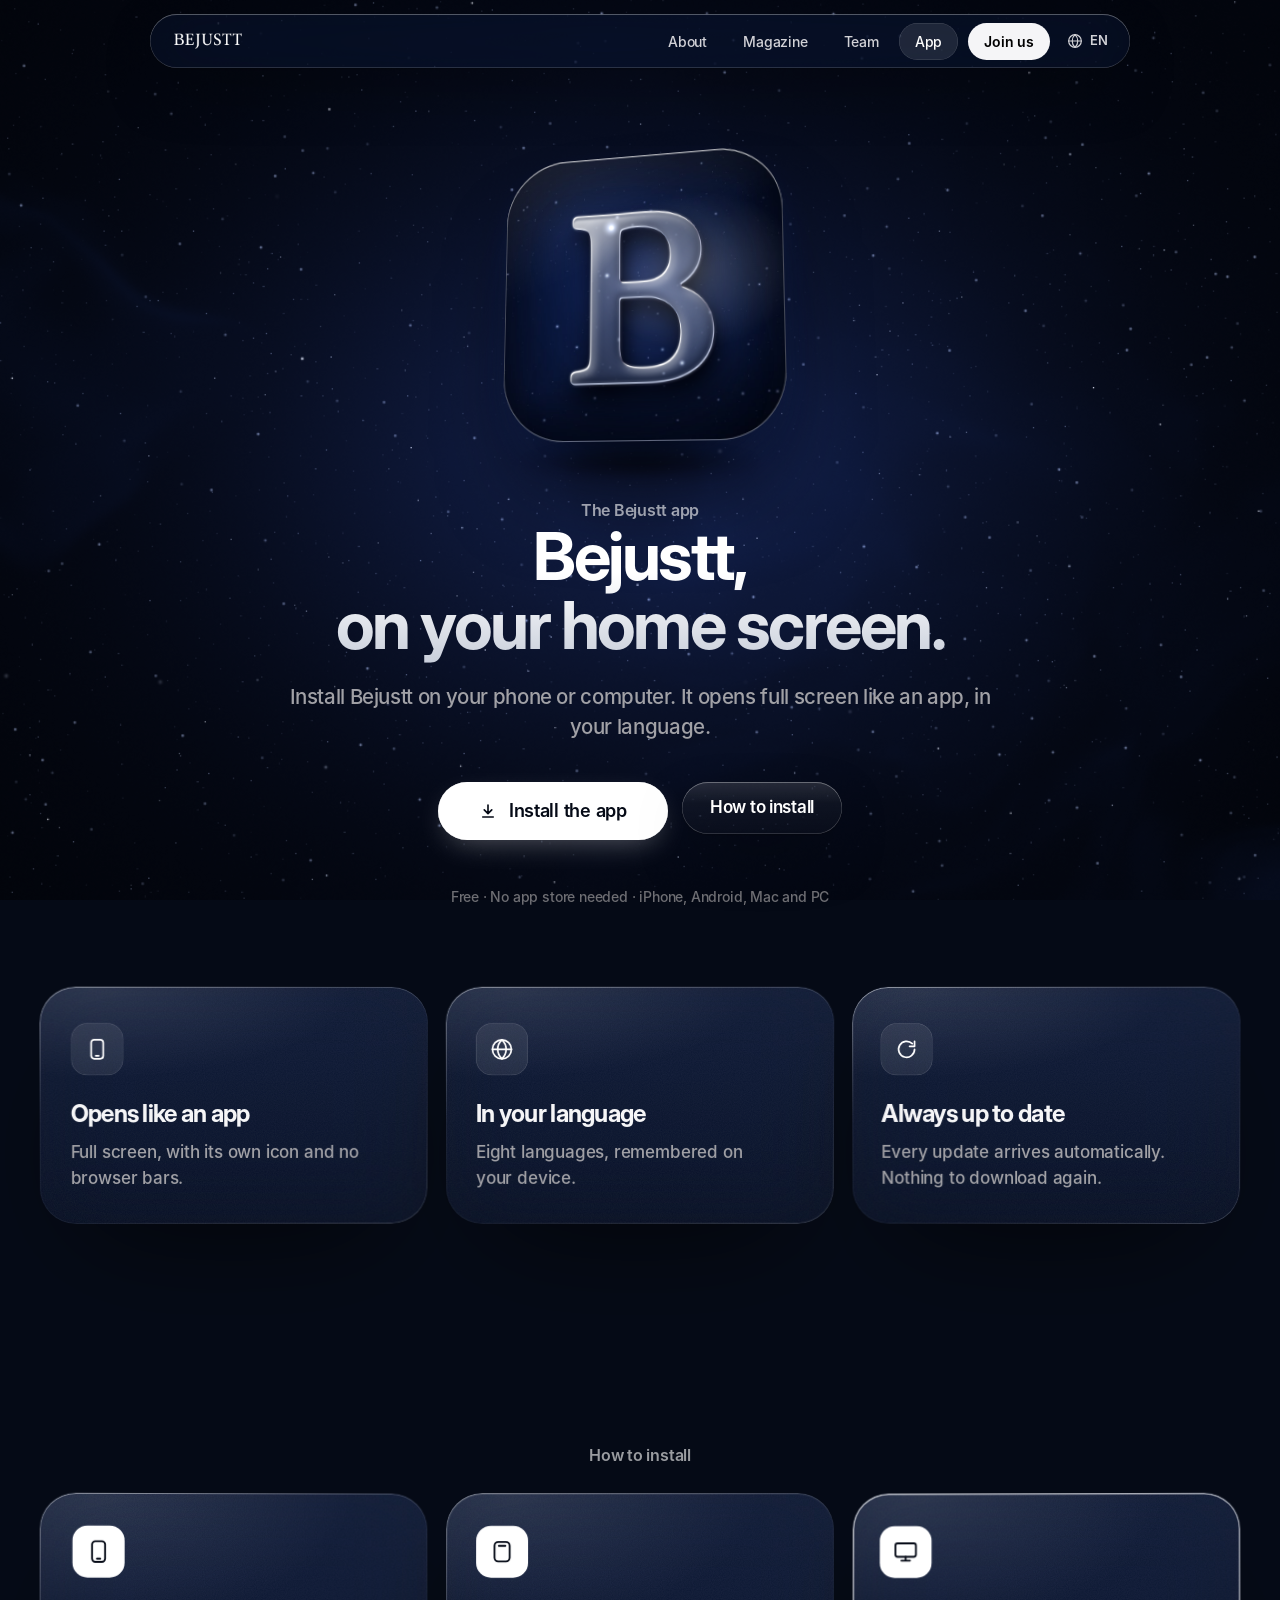
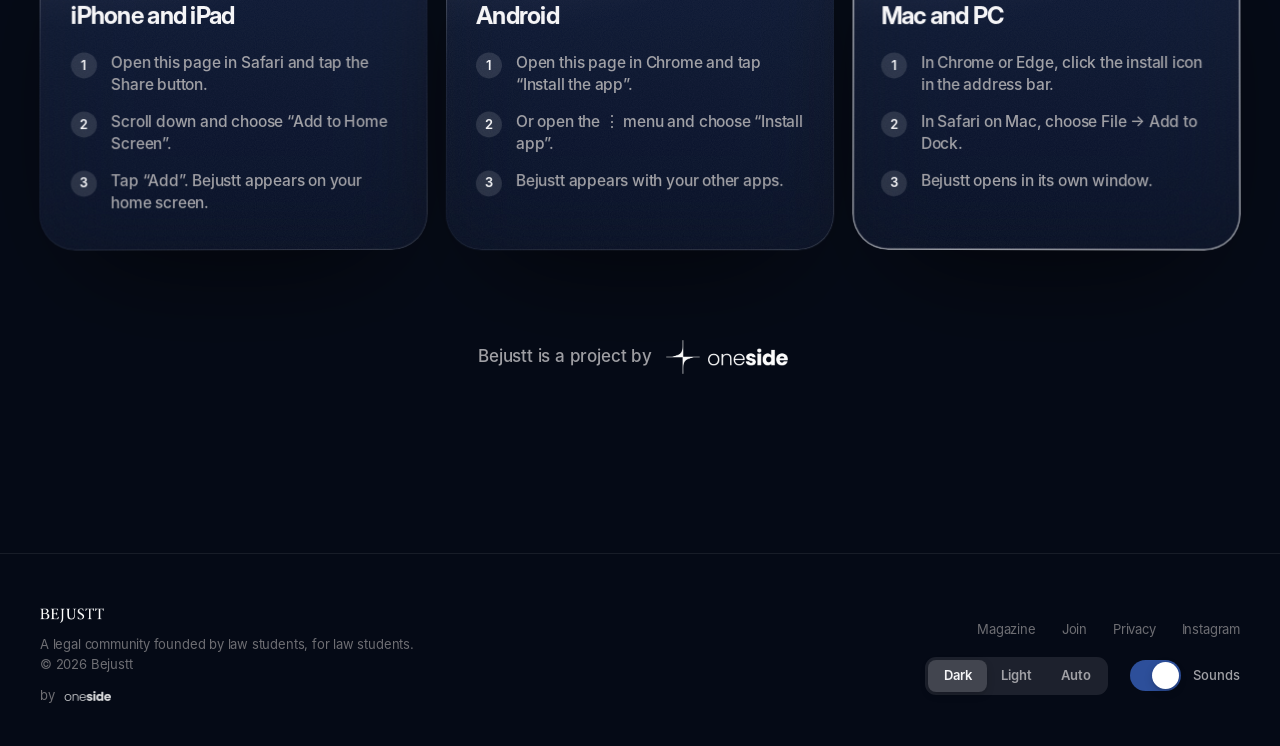
==== commit 376ebfbb: "Liquid: the whole page pours into the oneside star like liquid, silence, a soft crystalline bloom at" ====
--- a/app/index.html
+++ b/app/index.html
@@ -27,8 +27,8 @@
   <meta property="og:image:height" content="630">
   <meta name="twitter:card" content="summary_large_image">
   <meta name="twitter:image" content="https://bejustt.org/assets/og.png">
-  <link rel="icon" type="image/png" href="../assets/favicon.png?v=25">
-  <link rel="apple-touch-icon" href="../assets/apple-touch-icon.png?v=25">
+  <link rel="icon" type="image/png" href="../assets/favicon.png?v=26">
+  <link rel="apple-touch-icon" href="../assets/apple-touch-icon.png?v=26">
   <link rel="manifest" href="../manifest.webmanifest">
   <meta name="apple-mobile-web-app-capable" content="yes">
   <meta name="apple-mobile-web-app-status-bar-style" content="black-translucent">
@@ -36,7 +36,7 @@
   <link rel="preload" href="../assets/fonts/InterDisplay-ExtraBold.woff" as="font" type="font/woff" crossorigin>
   <link rel="preload" href="../assets/fonts/Inter-Medium.woff" as="font" type="font/woff" crossorigin>
   <script>try{var t=localStorage.getItem("bj-theme")||"dark";if(t==="auto")t=matchMedia("(prefers-color-scheme: light)").matches?"light":"dark";document.documentElement.dataset.theme=t;}catch(e){}</script>
-  <link rel="stylesheet" href="../assets/style.css?v=25">
+  <link rel="stylesheet" href="../assets/style.css?v=26">
 </head>
 <body data-title="title.app" data-page="app">
 
@@ -59,8 +59,8 @@
     <div class="wrap center">
       <div class="app-icon-stage" aria-hidden="true">
         <div class="ai3d">
-          <div class="ai-plate"><img src="../assets/icon-plate.jpg?v=25" alt="" width="720" height="720"></div>
-          <img class="ai-mark ai-l1" src="../assets/icon-mark.png?v=25" alt="" width="720" height="720">
+          <div class="ai-plate"><img src="../assets/icon-plate.jpg?v=26" alt="" width="720" height="720"></div>
+          <img class="ai-mark ai-l1" src="../assets/icon-mark.png?v=26" alt="" width="720" height="720">
           <span class="ai-gloss"></span>
           <span class="ai-edge"></span>
         </div>
@@ -147,7 +147,7 @@
   <div class="ios-sheet" role="dialog" aria-modal="true" aria-labelledby="ios-t" hidden>
     <div class="ios-card glass-xl">
       <div class="grabber" aria-hidden="true"></div>
-      <img src="../assets/app-icon-360.png?v=25" alt="" width="72" height="72">
+      <img src="../assets/app-icon-360.png?v=26" alt="" width="72" height="72">
       <h3 id="ios-t" data-i18n="app.ios.t">iPhone and iPad</h3>
       <div class="ios-demo" aria-hidden="true">
         <div class="ios-menu">
@@ -219,8 +219,8 @@
   </div>
 </div>
 
-<script src="../assets/depth.js?v=25"></script>
-<script src="../assets/i18n.js?v=25"></script>
-<script src="../assets/site.js?v=25"></script>
+<script src="../assets/depth.js?v=26"></script>
+<script src="../assets/i18n.js?v=26"></script>
+<script src="../assets/site.js?v=26"></script>
 </body>
 </html>
--- a/assets/style.css
+++ b/assets/style.css
@@ -1285,3 +1285,8 @@
 .bang-dark { background: radial-gradient(circle at var(--x, 50%) var(--y, 50%), #000 0, #000 8%, rgba(0,1,5,.96) 30%, #000105 70%); }
 .banging main, .banging .footer, .banging .nav { pointer-events: none; }
 .bh-split { background: none !important; -webkit-background-clip: border-box !important; background-clip: border-box !important; }
+
+/* ===================== v26 — liquid ===================== */
+.bang-ripple { position: absolute; left: 50%; top: 50%; width: 70%; aspect-ratio: 1; translate: -50% -50%; border-radius: 50%; pointer-events: none;
+  box-shadow: 0 0 0 1.2px rgba(220,230,255,.55), 0 0 18px rgba(160,190,255,.35); animation: bripple .9s cubic-bezier(.2,.7,.3,1) forwards; }
+@keyframes bripple { from { transform: scale(.55); opacity: .9; } to { transform: scale(1.9); opacity: 0; } }
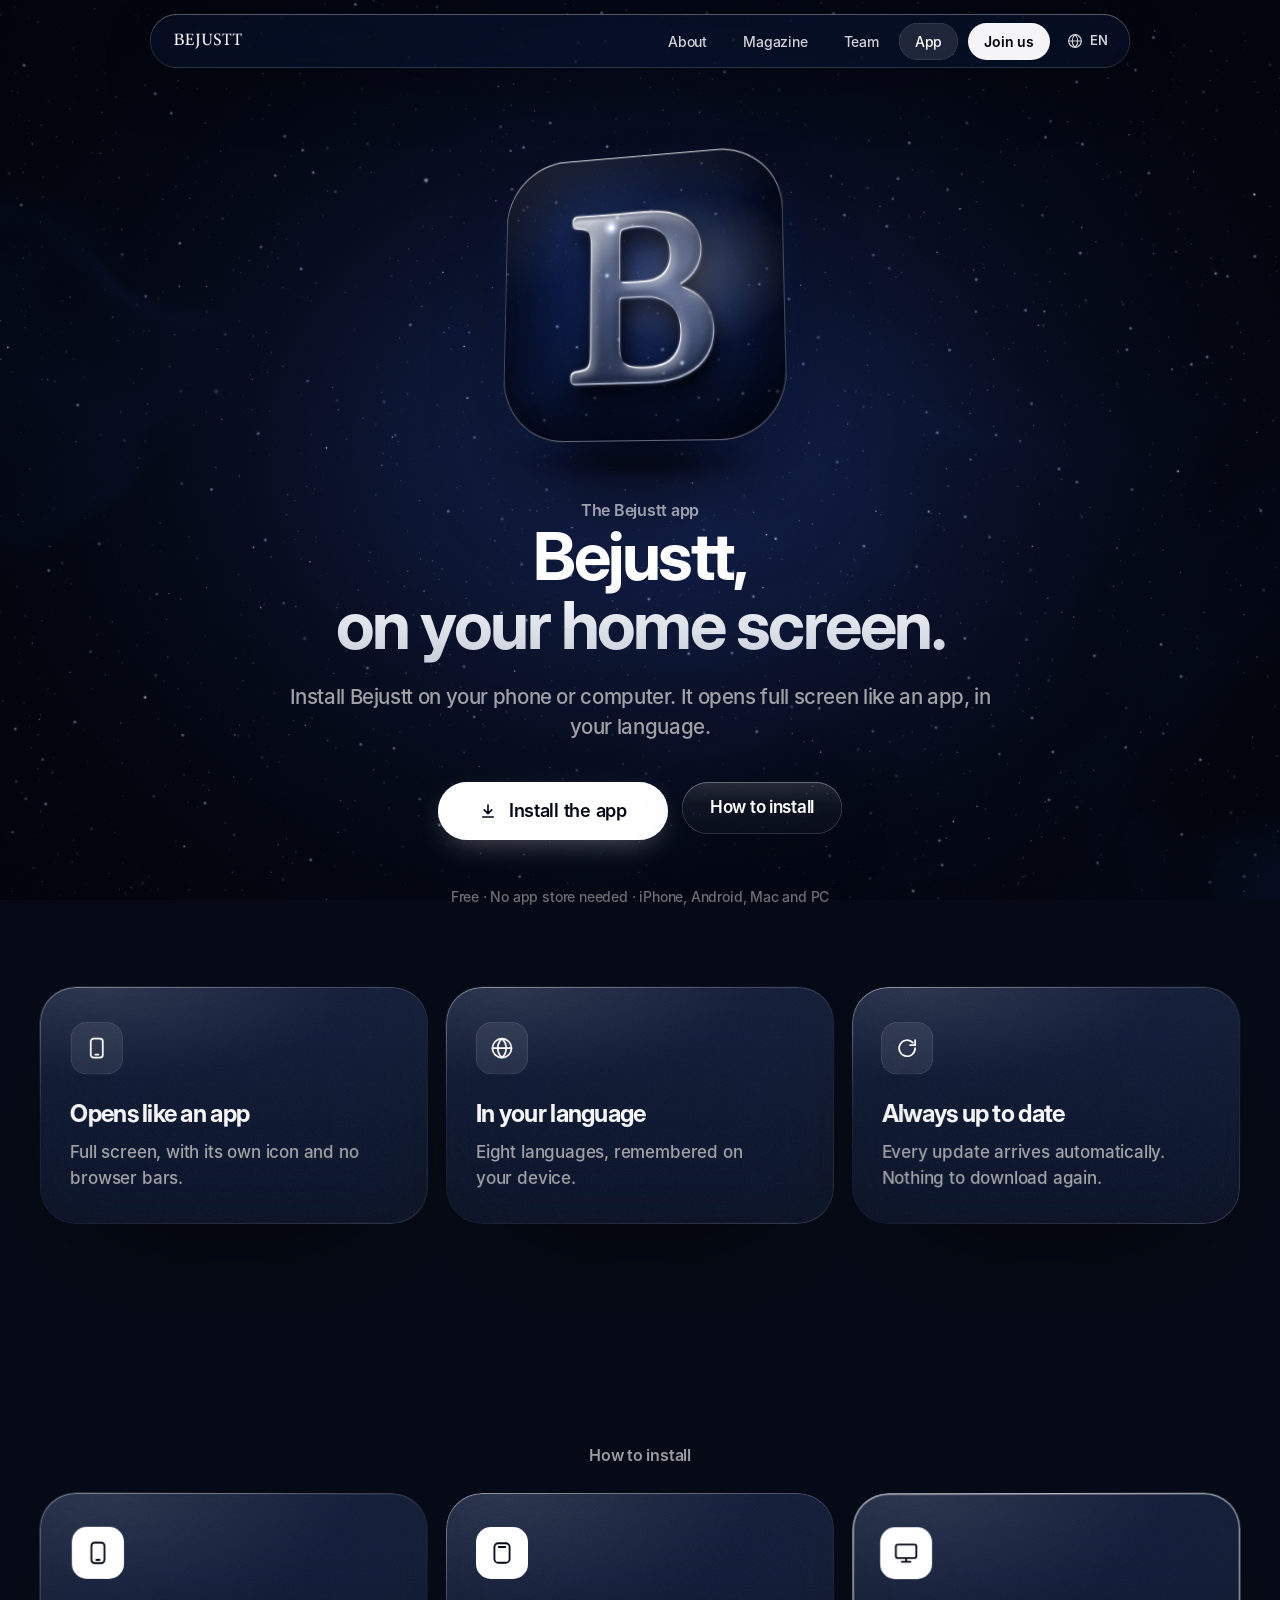
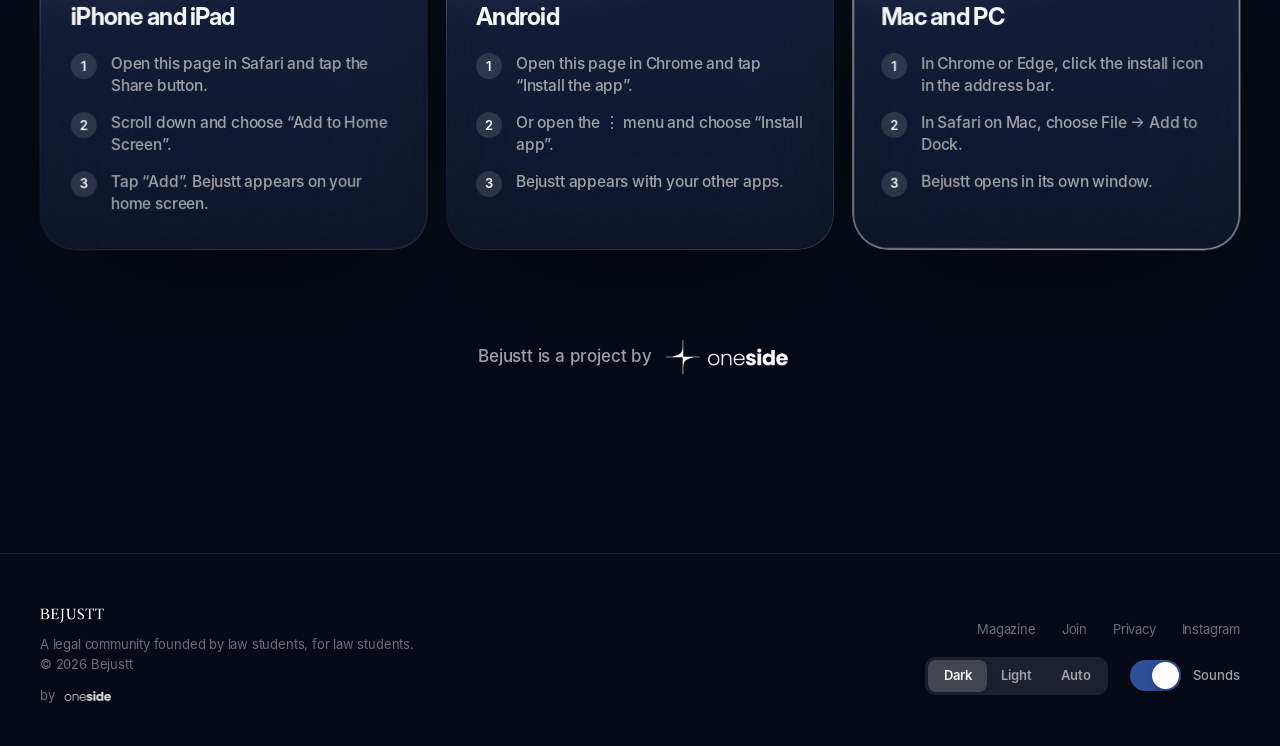
==== commit bc9f6116: "Smoother without visual change: cached nebula pass, batched tilt with direct layer writes, no per-fr" ====
--- a/app/index.html
+++ b/app/index.html
@@ -27,8 +27,8 @@
   <meta property="og:image:height" content="630">
   <meta name="twitter:card" content="summary_large_image">
   <meta name="twitter:image" content="https://bejustt.org/assets/og.png">
-  <link rel="icon" type="image/png" href="../assets/favicon.png?v=26">
-  <link rel="apple-touch-icon" href="../assets/apple-touch-icon.png?v=26">
+  <link rel="icon" type="image/png" href="../assets/favicon.png?v=27">
+  <link rel="apple-touch-icon" href="../assets/apple-touch-icon.png?v=27">
   <link rel="manifest" href="../manifest.webmanifest">
   <meta name="apple-mobile-web-app-capable" content="yes">
   <meta name="apple-mobile-web-app-status-bar-style" content="black-translucent">
@@ -36,7 +36,7 @@
   <link rel="preload" href="../assets/fonts/InterDisplay-ExtraBold.woff" as="font" type="font/woff" crossorigin>
   <link rel="preload" href="../assets/fonts/Inter-Medium.woff" as="font" type="font/woff" crossorigin>
   <script>try{var t=localStorage.getItem("bj-theme")||"dark";if(t==="auto")t=matchMedia("(prefers-color-scheme: light)").matches?"light":"dark";document.documentElement.dataset.theme=t;}catch(e){}</script>
-  <link rel="stylesheet" href="../assets/style.css?v=26">
+  <link rel="stylesheet" href="../assets/style.css?v=27">
 </head>
 <body data-title="title.app" data-page="app">
 
@@ -59,8 +59,8 @@
     <div class="wrap center">
       <div class="app-icon-stage" aria-hidden="true">
         <div class="ai3d">
-          <div class="ai-plate"><img src="../assets/icon-plate.jpg?v=26" alt="" width="720" height="720"></div>
-          <img class="ai-mark ai-l1" src="../assets/icon-mark.png?v=26" alt="" width="720" height="720">
+          <div class="ai-plate"><img src="../assets/icon-plate.jpg?v=27" alt="" width="720" height="720"></div>
+          <img class="ai-mark ai-l1" src="../assets/icon-mark.png?v=27" alt="" width="720" height="720">
           <span class="ai-gloss"></span>
           <span class="ai-edge"></span>
         </div>
@@ -147,7 +147,7 @@
   <div class="ios-sheet" role="dialog" aria-modal="true" aria-labelledby="ios-t" hidden>
     <div class="ios-card glass-xl">
       <div class="grabber" aria-hidden="true"></div>
-      <img src="../assets/app-icon-360.png?v=26" alt="" width="72" height="72">
+      <img src="../assets/app-icon-360.png?v=27" alt="" width="72" height="72">
       <h3 id="ios-t" data-i18n="app.ios.t">iPhone and iPad</h3>
       <div class="ios-demo" aria-hidden="true">
         <div class="ios-menu">
@@ -219,8 +219,8 @@
   </div>
 </div>
 
-<script src="../assets/depth.js?v=26"></script>
-<script src="../assets/i18n.js?v=26"></script>
-<script src="../assets/site.js?v=26"></script>
+<script src="../assets/depth.js?v=27"></script>
+<script src="../assets/i18n.js?v=27"></script>
+<script src="../assets/site.js?v=27"></script>
 </body>
 </html>
--- a/assets/style.css
+++ b/assets/style.css
@@ -1290,3 +1290,13 @@
 .bang-ripple { position: absolute; left: 50%; top: 50%; width: 70%; aspect-ratio: 1; translate: -50% -50%; border-radius: 50%; pointer-events: none;
   box-shadow: 0 0 0 1.2px rgba(220,230,255,.55), 0 0 18px rgba(160,190,255,.35); animation: bripple .9s cubic-bezier(.2,.7,.3,1) forwards; }
 @keyframes bripple { from { transform: scale(.55); opacity: .9; } to { transform: scale(1.9); opacity: 0; } }
+
+/* ===================== v27 — smoother without losing a pixel ===================== */
+/* tilt angles belong to the card alone: registering them as non-inherited stops every child
+   from being restyled each time a card tilts by a fraction of a degree */
+@property --rx { syntax: "<angle>"; inherits: false; initial-value: 0deg; }
+@property --ry { syntax: "<angle>"; inherits: false; initial-value: 0deg; }
+/* the tilt is already smoothed frame by frame in script: CSS transitions on top of it only restart every frame */
+.reveal.in[data-tilt] { transition: opacity 1.2s var(--ease); }
+[data-tilt] > :is(h3, p, ol), .tile > h3, .tile > p { transition: none; }
+.at-rest *, .at-rest *::before, .at-rest *::after { animation-play-state: paused !important; }
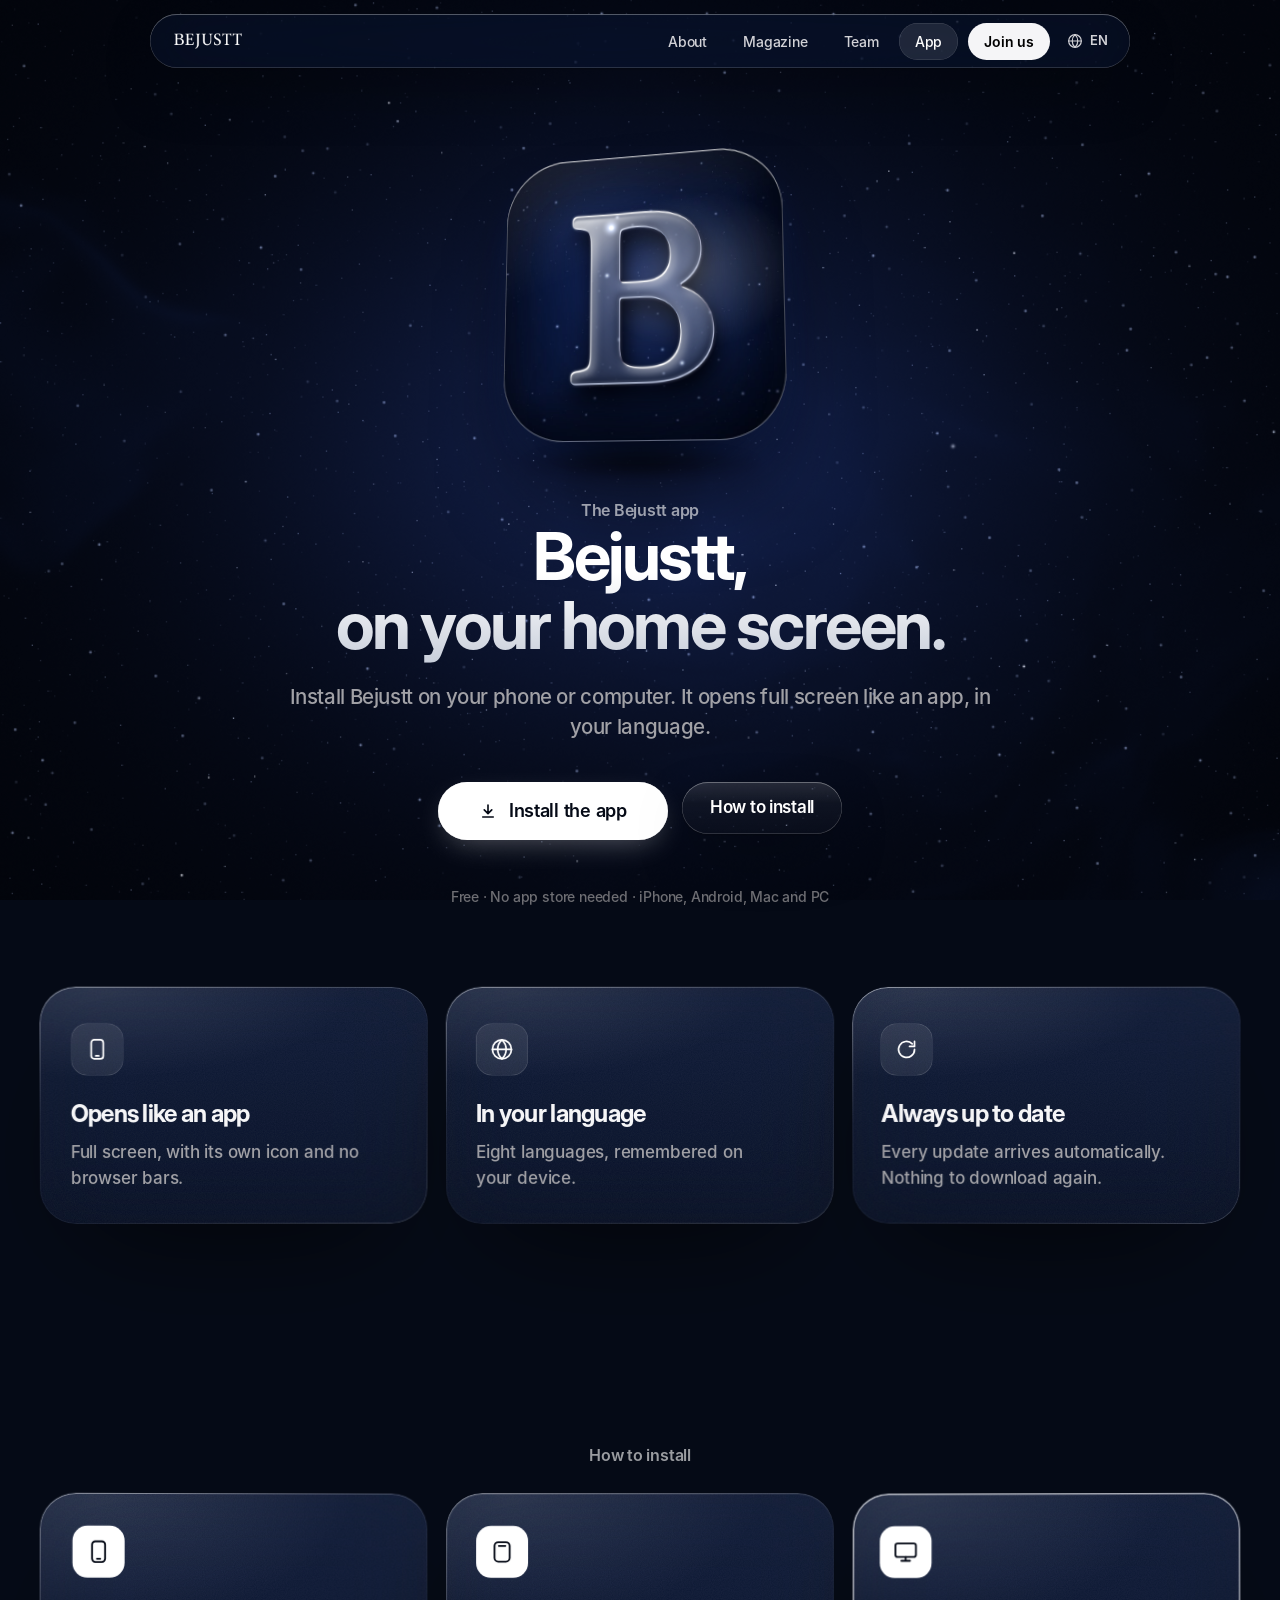
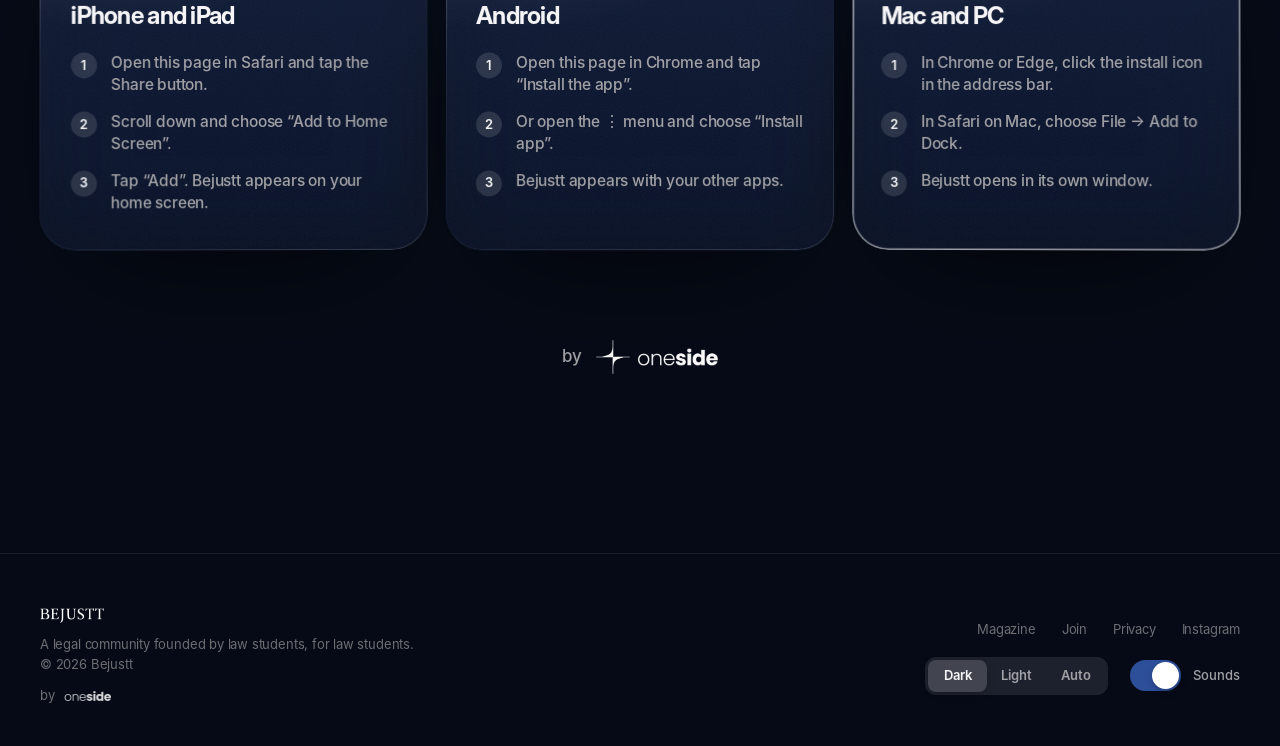
==== commit 0d85ccbe: "Still cards with only the frozen cover interactive, Voice Memos style recorder, 'by oneside' on the " ====
--- a/app/index.html
+++ b/app/index.html
@@ -27,8 +27,8 @@
   <meta property="og:image:height" content="630">
   <meta name="twitter:card" content="summary_large_image">
   <meta name="twitter:image" content="https://bejustt.org/assets/og.png">
-  <link rel="icon" type="image/png" href="../assets/favicon.png?v=27">
-  <link rel="apple-touch-icon" href="../assets/apple-touch-icon.png?v=27">
+  <link rel="icon" type="image/png" href="../assets/favicon.png?v=28">
+  <link rel="apple-touch-icon" href="../assets/apple-touch-icon.png?v=28">
   <link rel="manifest" href="../manifest.webmanifest">
   <meta name="apple-mobile-web-app-capable" content="yes">
   <meta name="apple-mobile-web-app-status-bar-style" content="black-translucent">
@@ -36,7 +36,7 @@
   <link rel="preload" href="../assets/fonts/InterDisplay-ExtraBold.woff" as="font" type="font/woff" crossorigin>
   <link rel="preload" href="../assets/fonts/Inter-Medium.woff" as="font" type="font/woff" crossorigin>
   <script>try{var t=localStorage.getItem("bj-theme")||"dark";if(t==="auto")t=matchMedia("(prefers-color-scheme: light)").matches?"light":"dark";document.documentElement.dataset.theme=t;}catch(e){}</script>
-  <link rel="stylesheet" href="../assets/style.css?v=27">
+  <link rel="stylesheet" href="../assets/style.css?v=28">
 </head>
 <body data-title="title.app" data-page="app">
 
@@ -59,8 +59,8 @@
     <div class="wrap center">
       <div class="app-icon-stage" aria-hidden="true">
         <div class="ai3d">
-          <div class="ai-plate"><img src="../assets/icon-plate.jpg?v=27" alt="" width="720" height="720"></div>
-          <img class="ai-mark ai-l1" src="../assets/icon-mark.png?v=27" alt="" width="720" height="720">
+          <div class="ai-plate"><img src="../assets/icon-plate.jpg?v=28" alt="" width="720" height="720"></div>
+          <img class="ai-mark ai-l1" src="../assets/icon-mark.png?v=28" alt="" width="720" height="720">
           <span class="ai-gloss"></span>
           <span class="ai-edge"></span>
         </div>
@@ -136,9 +136,8 @@
         </article>
       </div>
       <div class="by-block reveal">
-        <span data-i18n="app.by">Bejustt is a project by</span>
+        <span>by</span>
         <img src="../assets/oneside.png" alt="oneside" width="2916" height="812">
-        <span data-i18n="app.by2"></span>
       </div>
     </div>
   </section>
@@ -147,7 +146,7 @@
   <div class="ios-sheet" role="dialog" aria-modal="true" aria-labelledby="ios-t" hidden>
     <div class="ios-card glass-xl">
       <div class="grabber" aria-hidden="true"></div>
-      <img src="../assets/app-icon-360.png?v=27" alt="" width="72" height="72">
+      <img src="../assets/app-icon-360.png?v=28" alt="" width="72" height="72">
       <h3 id="ios-t" data-i18n="app.ios.t">iPhone and iPad</h3>
       <div class="ios-demo" aria-hidden="true">
         <div class="ios-menu">
@@ -219,8 +218,8 @@
   </div>
 </div>
 
-<script src="../assets/depth.js?v=27"></script>
-<script src="../assets/i18n.js?v=27"></script>
-<script src="../assets/site.js?v=27"></script>
+<script src="../assets/depth.js?v=28"></script>
+<script src="../assets/i18n.js?v=28"></script>
+<script src="../assets/site.js?v=28"></script>
 </body>
 </html>
--- a/assets/style.css
+++ b/assets/style.css
@@ -1300,3 +1300,18 @@
 .reveal.in[data-tilt] { transition: opacity 1.2s var(--ease); }
 [data-tilt] > :is(h3, p, ol), .tile > h3, .tile > p { transition: none; }
 .at-rest *, .at-rest *::before, .at-rest *::after { animation-play-state: paused !important; }
+
+/* ===================== v28 — the void waits for a touch ===================== */
+.bang-hint { position: fixed; z-index: 301; width: 0; height: 0; pointer-events: none; animation: hintin 1.6s ease both; }
+.bang-hint i { position: absolute; left: -46px; top: -46px; width: 92px; height: 92px; border-radius: 50%;
+  box-shadow: 0 0 0 1px rgba(235,242,255,.55), 0 0 22px rgba(160,190,255,.25); animation: hintring 2.8s cubic-bezier(.2,.6,.3,1) infinite; }
+.bang-hint i + i { animation-delay: 1.4s; }
+.bang-hint span { position: absolute; left: 0; top: 96px; translate: -50% 0; font-size: 12px; font-weight: 600; letter-spacing: .42em; text-transform: uppercase; padding-left: .42em;
+  color: rgba(225,232,255,.72); animation: hinttext 2.8s ease-in-out infinite; white-space: nowrap; }
+@keyframes hintin { from { opacity: 0; } to { opacity: 1; } }
+@keyframes hintring { 0% { transform: scale(.55); opacity: 0; } 20% { opacity: 1; } 100% { transform: scale(2.1); opacity: 0; } }
+@keyframes hinttext { 0%, 100% { opacity: .45; } 50% { opacity: .9; } }
+/* the still cards: no tilt, no light following the finger — only the frozen cover answers */
+.tile.still { cursor: default; }
+.tile.still:hover { transform: none; }
+.voice-field.memo { height: 200px; cursor: default; }
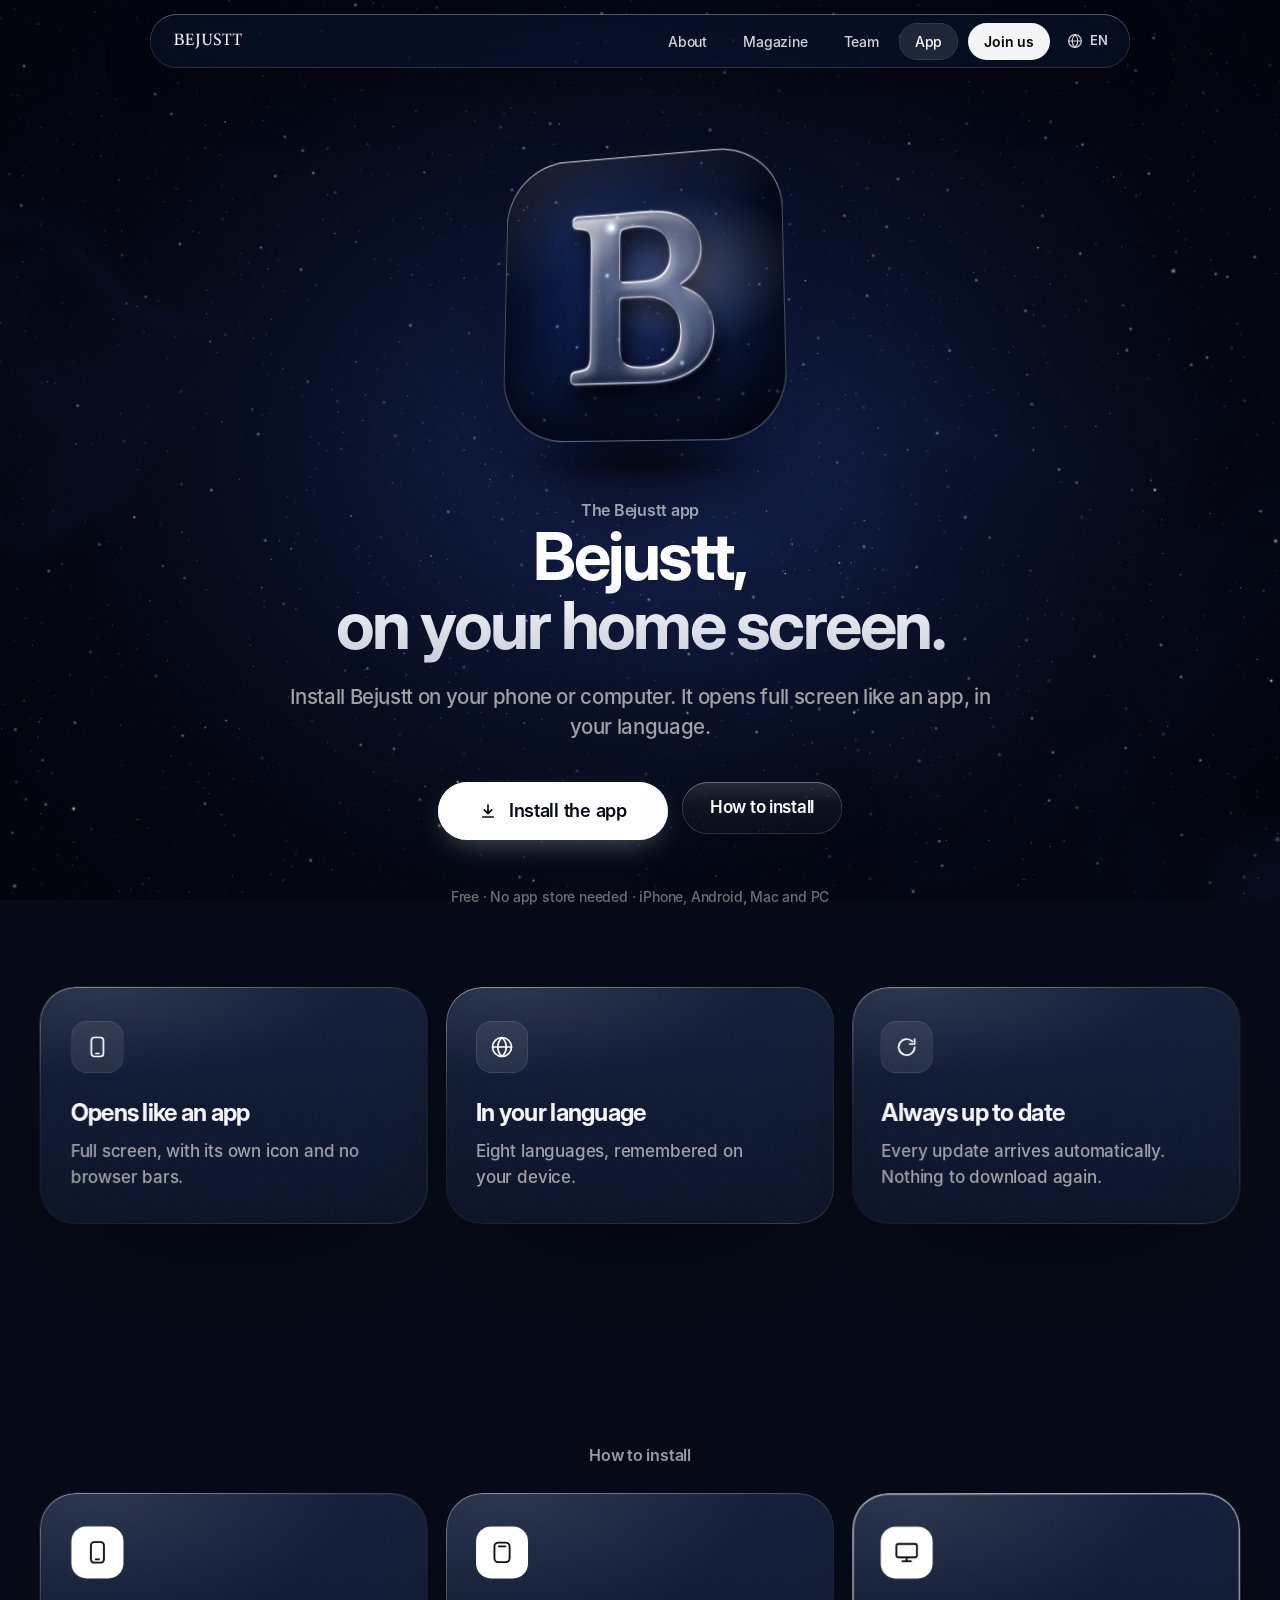
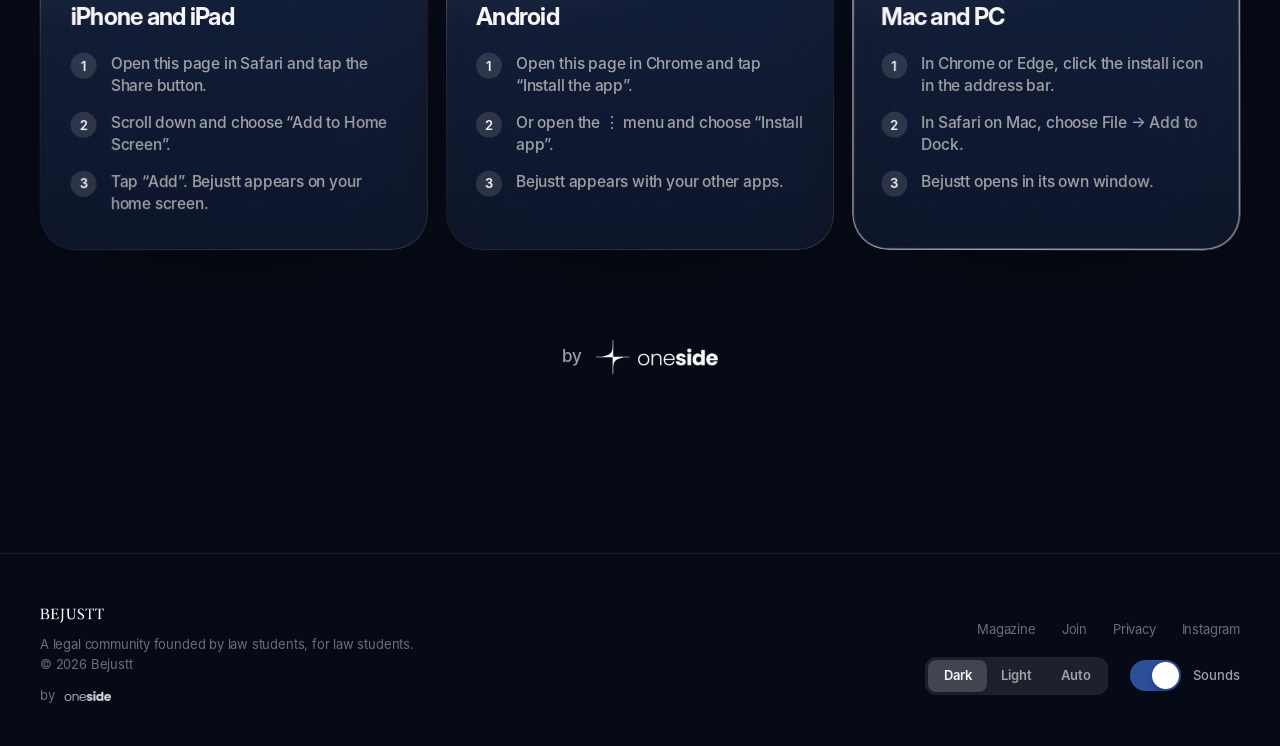
==== commit a7b68013: "App launch: frameless glass B splash on deep navy, seamless dissolve into the site, iOS launch scree" ====
--- a/app/index.html
+++ b/app/index.html
@@ -15,7 +15,7 @@
   <link rel="alternate" hreflang="uk" href="https://bejustt.org/app/?lang=uk">
   <link rel="alternate" hreflang="ro" href="https://bejustt.org/app/?lang=ro">
   <link rel="alternate" hreflang="x-default" href="https://bejustt.org/app/">
-  <meta name="theme-color" content="#050a16">
+  <meta name="theme-color" content="#02050f">
   <meta name="color-scheme" content="dark light">
   <meta property="og:type" content="website">
   <meta property="og:site_name" content="Bejustt">
@@ -27,16 +27,32 @@
   <meta property="og:image:height" content="630">
   <meta name="twitter:card" content="summary_large_image">
   <meta name="twitter:image" content="https://bejustt.org/assets/og.png">
-  <link rel="icon" type="image/png" href="../assets/favicon.png?v=28">
-  <link rel="apple-touch-icon" href="../assets/apple-touch-icon.png?v=28">
+  <link rel="icon" type="image/png" href="../assets/favicon.png?v=29">
+  <link rel="apple-touch-icon" href="../assets/apple-touch-icon.png?v=29">
   <link rel="manifest" href="../manifest.webmanifest">
   <meta name="apple-mobile-web-app-capable" content="yes">
   <meta name="apple-mobile-web-app-status-bar-style" content="black-translucent">
   <meta name="apple-mobile-web-app-title" content="Bejustt">
+  <link rel="apple-touch-startup-image" media="(device-width: 440px) and (device-height: 956px) and (-webkit-device-pixel-ratio: 3) and (orientation: portrait)" href="../assets/launch/1320x2868.jpg">
+  <link rel="apple-touch-startup-image" media="(device-width: 402px) and (device-height: 874px) and (-webkit-device-pixel-ratio: 3) and (orientation: portrait)" href="../assets/launch/1206x2622.jpg">
+  <link rel="apple-touch-startup-image" media="(device-width: 430px) and (device-height: 932px) and (-webkit-device-pixel-ratio: 3) and (orientation: portrait)" href="../assets/launch/1290x2796.jpg">
+  <link rel="apple-touch-startup-image" media="(device-width: 393px) and (device-height: 852px) and (-webkit-device-pixel-ratio: 3) and (orientation: portrait)" href="../assets/launch/1179x2556.jpg">
+  <link rel="apple-touch-startup-image" media="(device-width: 428px) and (device-height: 926px) and (-webkit-device-pixel-ratio: 3) and (orientation: portrait)" href="../assets/launch/1284x2778.jpg">
+  <link rel="apple-touch-startup-image" media="(device-width: 390px) and (device-height: 844px) and (-webkit-device-pixel-ratio: 3) and (orientation: portrait)" href="../assets/launch/1170x2532.jpg">
+  <link rel="apple-touch-startup-image" media="(device-width: 375px) and (device-height: 812px) and (-webkit-device-pixel-ratio: 3) and (orientation: portrait)" href="../assets/launch/1125x2436.jpg">
+  <link rel="apple-touch-startup-image" media="(device-width: 414px) and (device-height: 896px) and (-webkit-device-pixel-ratio: 3) and (orientation: portrait)" href="../assets/launch/1242x2688.jpg">
+  <link rel="apple-touch-startup-image" media="(device-width: 414px) and (device-height: 896px) and (-webkit-device-pixel-ratio: 2) and (orientation: portrait)" href="../assets/launch/828x1792.jpg">
+  <link rel="apple-touch-startup-image" media="(device-width: 360px) and (device-height: 780px) and (-webkit-device-pixel-ratio: 3) and (orientation: portrait)" href="../assets/launch/1080x2340.jpg">
+  <link rel="apple-touch-startup-image" media="(device-width: 375px) and (device-height: 667px) and (-webkit-device-pixel-ratio: 2) and (orientation: portrait)" href="../assets/launch/750x1334.jpg">
+  <link rel="apple-touch-startup-image" media="(device-width: 1024px) and (device-height: 1366px) and (-webkit-device-pixel-ratio: 2) and (orientation: portrait)" href="../assets/launch/2048x2732.jpg">
+  <link rel="apple-touch-startup-image" media="(device-width: 834px) and (device-height: 1194px) and (-webkit-device-pixel-ratio: 2) and (orientation: portrait)" href="../assets/launch/1668x2388.jpg">
+  <link rel="apple-touch-startup-image" media="(device-width: 820px) and (device-height: 1180px) and (-webkit-device-pixel-ratio: 2) and (orientation: portrait)" href="../assets/launch/1640x2360.jpg">
+  <link rel="apple-touch-startup-image" media="(device-width: 810px) and (device-height: 1080px) and (-webkit-device-pixel-ratio: 2) and (orientation: portrait)" href="../assets/launch/1620x2160.jpg">
+  <script>try{if((matchMedia("(display-mode: standalone)").matches||navigator.standalone)&&!sessionStorage.getItem("bj-launch"))document.documentElement.classList.add("launch")}catch(e){}</script>
   <link rel="preload" href="../assets/fonts/InterDisplay-ExtraBold.woff" as="font" type="font/woff" crossorigin>
   <link rel="preload" href="../assets/fonts/Inter-Medium.woff" as="font" type="font/woff" crossorigin>
   <script>try{var t=localStorage.getItem("bj-theme")||"dark";if(t==="auto")t=matchMedia("(prefers-color-scheme: light)").matches?"light":"dark";document.documentElement.dataset.theme=t;}catch(e){}</script>
-  <link rel="stylesheet" href="../assets/style.css?v=28">
+  <link rel="stylesheet" href="../assets/style.css?v=29">
 </head>
 <body data-title="title.app" data-page="app">
 
@@ -59,8 +75,8 @@
     <div class="wrap center">
       <div class="app-icon-stage" aria-hidden="true">
         <div class="ai3d">
-          <div class="ai-plate"><img src="../assets/icon-plate.jpg?v=28" alt="" width="720" height="720"></div>
-          <img class="ai-mark ai-l1" src="../assets/icon-mark.png?v=28" alt="" width="720" height="720">
+          <div class="ai-plate"><img src="../assets/icon-plate.jpg?v=29" alt="" width="720" height="720"></div>
+          <img class="ai-mark ai-l1" src="../assets/icon-mark.png?v=29" alt="" width="720" height="720">
           <span class="ai-gloss"></span>
           <span class="ai-edge"></span>
         </div>
@@ -146,7 +162,7 @@
   <div class="ios-sheet" role="dialog" aria-modal="true" aria-labelledby="ios-t" hidden>
     <div class="ios-card glass-xl">
       <div class="grabber" aria-hidden="true"></div>
-      <img src="../assets/app-icon-360.png?v=28" alt="" width="72" height="72">
+      <img src="../assets/app-icon-360.png?v=29" alt="" width="72" height="72">
       <h3 id="ios-t" data-i18n="app.ios.t">iPhone and iPad</h3>
       <div class="ios-demo" aria-hidden="true">
         <div class="ios-menu">
@@ -218,8 +234,8 @@
   </div>
 </div>
 
-<script src="../assets/depth.js?v=28"></script>
-<script src="../assets/i18n.js?v=28"></script>
-<script src="../assets/site.js?v=28"></script>
+<script src="../assets/depth.js?v=29"></script>
+<script src="../assets/i18n.js?v=29"></script>
+<script src="../assets/site.js?v=29"></script>
 </body>
 </html>
--- a/assets/style.css
+++ b/assets/style.css
@@ -1315,3 +1315,15 @@
 .tile.still { cursor: default; }
 .tile.still:hover { transform: none; }
 .voice-field.memo { height: 200px; cursor: default; }
+
+/* ===================== v29 — app launch ===================== */
+/* continues Android's splash: the same glass B on the same deep navy, then it dissolves into the sky */
+html.launch::after { content: ""; position: fixed; inset: 0; z-index: 10000; pointer-events: none;
+  background: url(launch-b.png) center / min(46vw, 240px) no-repeat, radial-gradient(closest-side, rgba(70,100,200,.16), transparent 70%) center / 140vmin 140vmin no-repeat, #02050f; }
+html.launch-go::after { animation: launchout 1.4s cubic-bezier(.4,0,.2,1) forwards; }
+@keyframes launchout {
+  0% { opacity: 1; transform: scale(1); filter: brightness(1); }
+  30% { opacity: 1; transform: scale(1.04); filter: brightness(1.35); }
+  100% { opacity: 0; transform: scale(1.35); filter: brightness(1.8) blur(6px); }
+}
+@media (prefers-reduced-motion: reduce) { html.launch-go::after { animation: launchfade .3s ease forwards; } @keyframes launchfade { to { opacity: 0; } } }
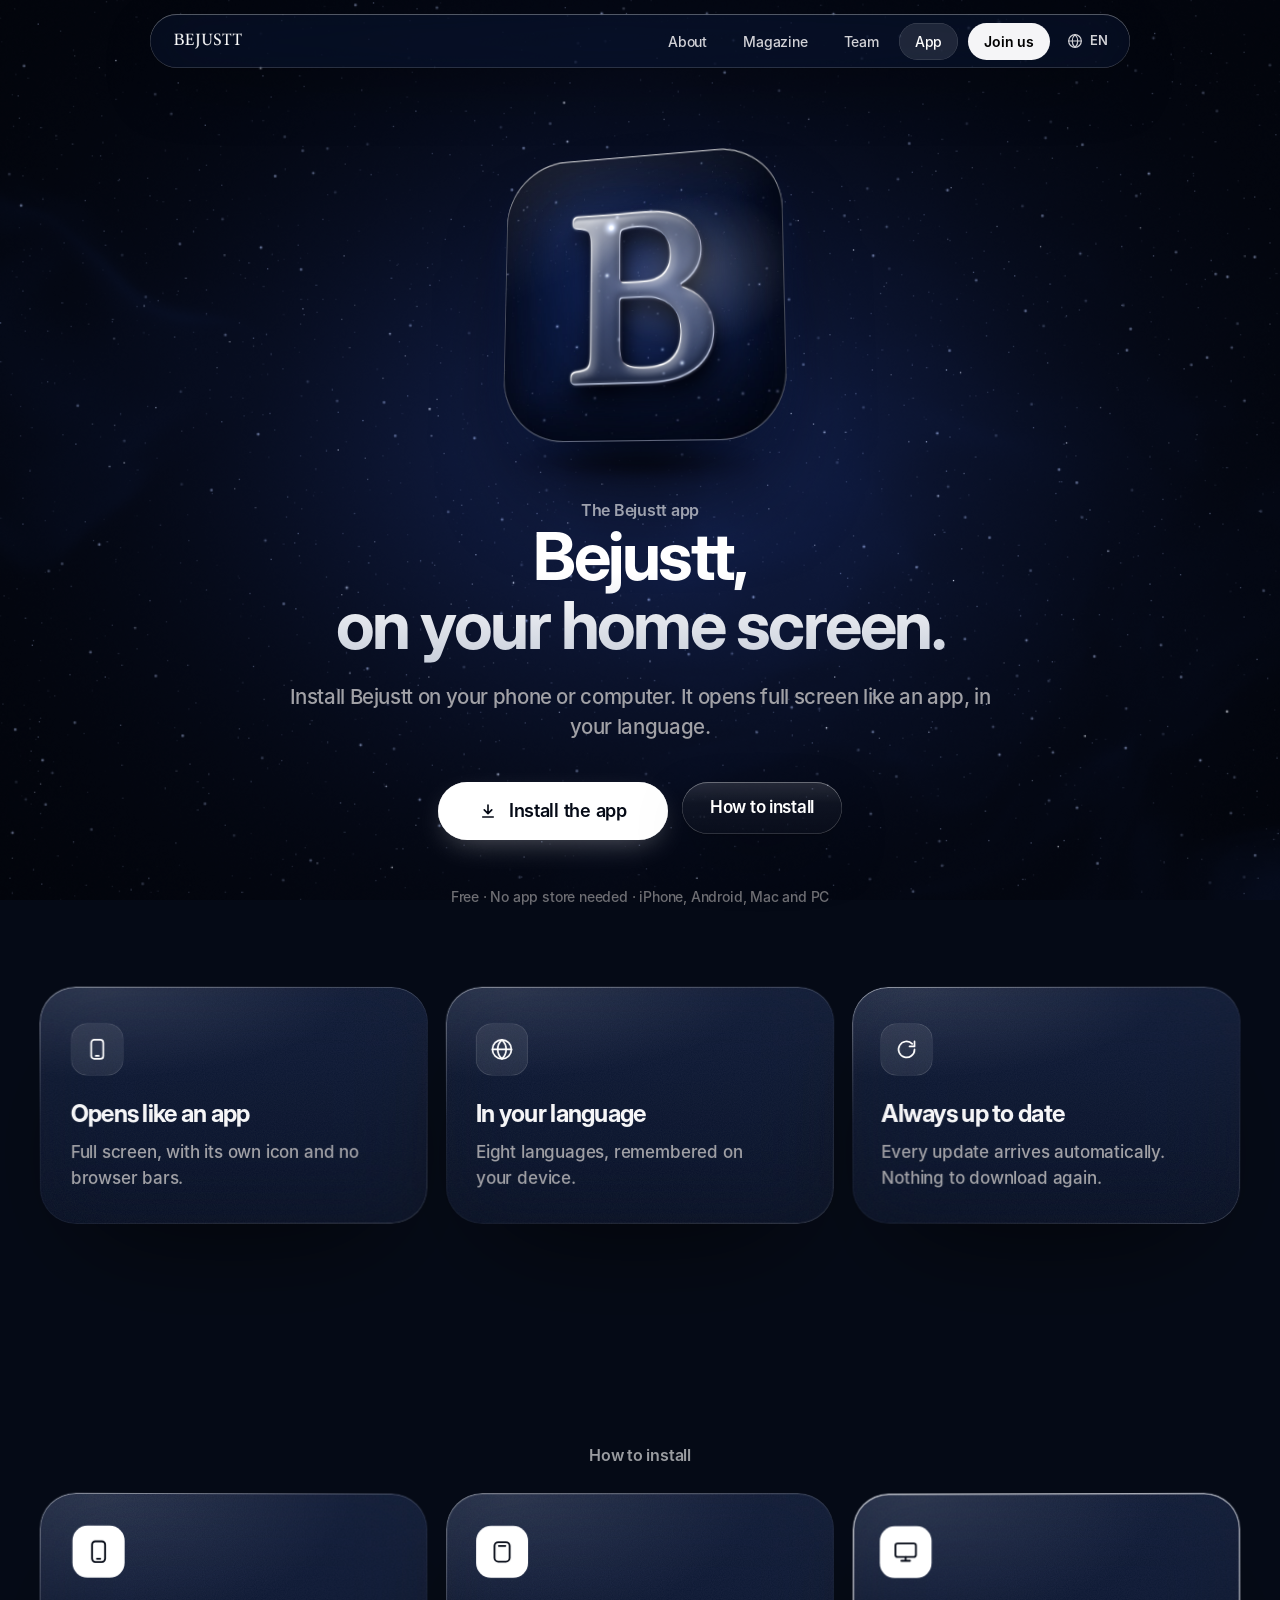
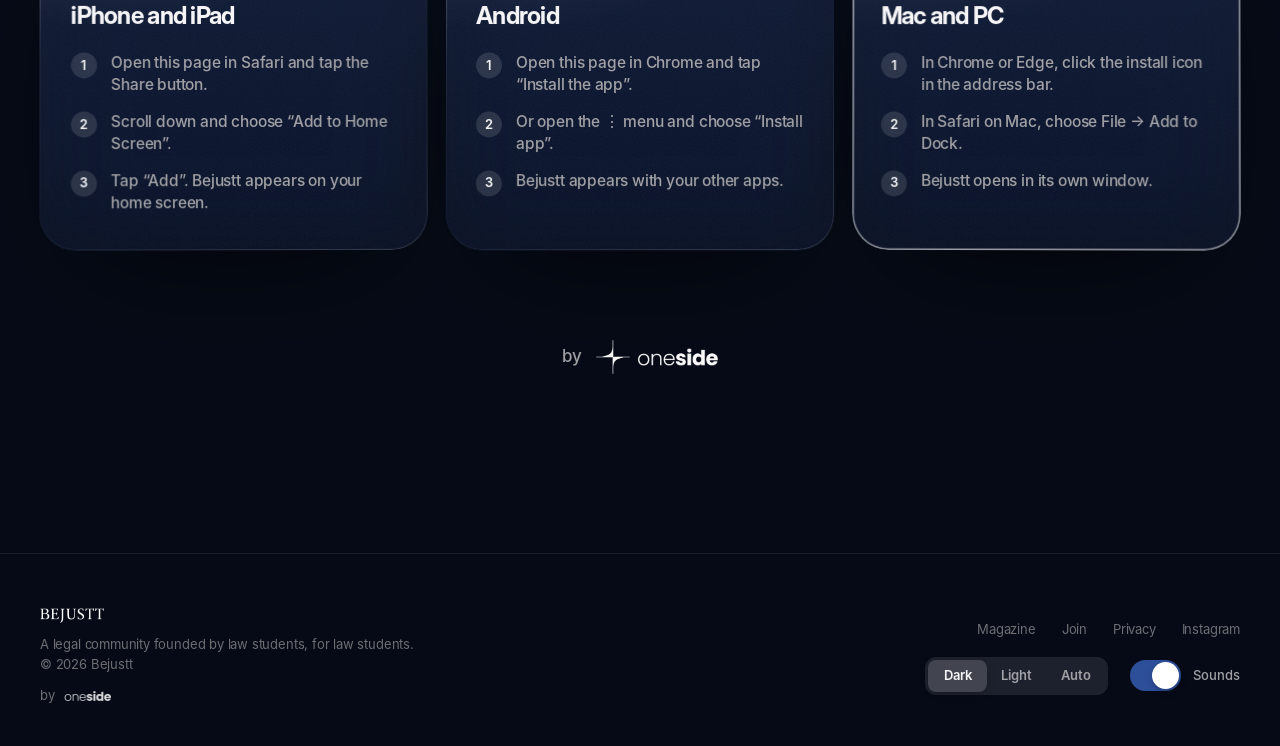
==== commit 8ce3cb3f: "Icon edges melt into the launch navy so no square shows on the splash Co-Authored-By: Claude Opus 5." ====
--- a/app/index.html
+++ b/app/index.html
@@ -27,8 +27,8 @@
   <meta property="og:image:height" content="630">
   <meta name="twitter:card" content="summary_large_image">
   <meta name="twitter:image" content="https://bejustt.org/assets/og.png">
-  <link rel="icon" type="image/png" href="../assets/favicon.png?v=29">
-  <link rel="apple-touch-icon" href="../assets/apple-touch-icon.png?v=29">
+  <link rel="icon" type="image/png" href="../assets/favicon.png?v=30">
+  <link rel="apple-touch-icon" href="../assets/apple-touch-icon.png?v=30">
   <link rel="manifest" href="../manifest.webmanifest">
   <meta name="apple-mobile-web-app-capable" content="yes">
   <meta name="apple-mobile-web-app-status-bar-style" content="black-translucent">
@@ -52,7 +52,7 @@
   <link rel="preload" href="../assets/fonts/InterDisplay-ExtraBold.woff" as="font" type="font/woff" crossorigin>
   <link rel="preload" href="../assets/fonts/Inter-Medium.woff" as="font" type="font/woff" crossorigin>
   <script>try{var t=localStorage.getItem("bj-theme")||"dark";if(t==="auto")t=matchMedia("(prefers-color-scheme: light)").matches?"light":"dark";document.documentElement.dataset.theme=t;}catch(e){}</script>
-  <link rel="stylesheet" href="../assets/style.css?v=29">
+  <link rel="stylesheet" href="../assets/style.css?v=30">
 </head>
 <body data-title="title.app" data-page="app">
 
@@ -75,8 +75,8 @@
     <div class="wrap center">
       <div class="app-icon-stage" aria-hidden="true">
         <div class="ai3d">
-          <div class="ai-plate"><img src="../assets/icon-plate.jpg?v=29" alt="" width="720" height="720"></div>
-          <img class="ai-mark ai-l1" src="../assets/icon-mark.png?v=29" alt="" width="720" height="720">
+          <div class="ai-plate"><img src="../assets/icon-plate.jpg?v=30" alt="" width="720" height="720"></div>
+          <img class="ai-mark ai-l1" src="../assets/icon-mark.png?v=30" alt="" width="720" height="720">
           <span class="ai-gloss"></span>
           <span class="ai-edge"></span>
         </div>
@@ -162,7 +162,7 @@
   <div class="ios-sheet" role="dialog" aria-modal="true" aria-labelledby="ios-t" hidden>
     <div class="ios-card glass-xl">
       <div class="grabber" aria-hidden="true"></div>
-      <img src="../assets/app-icon-360.png?v=29" alt="" width="72" height="72">
+      <img src="../assets/app-icon-360.png?v=30" alt="" width="72" height="72">
       <h3 id="ios-t" data-i18n="app.ios.t">iPhone and iPad</h3>
       <div class="ios-demo" aria-hidden="true">
         <div class="ios-menu">
@@ -234,8 +234,8 @@
   </div>
 </div>
 
-<script src="../assets/depth.js?v=29"></script>
-<script src="../assets/i18n.js?v=29"></script>
-<script src="../assets/site.js?v=29"></script>
+<script src="../assets/depth.js?v=30"></script>
+<script src="../assets/i18n.js?v=30"></script>
+<script src="../assets/site.js?v=30"></script>
 </body>
 </html>
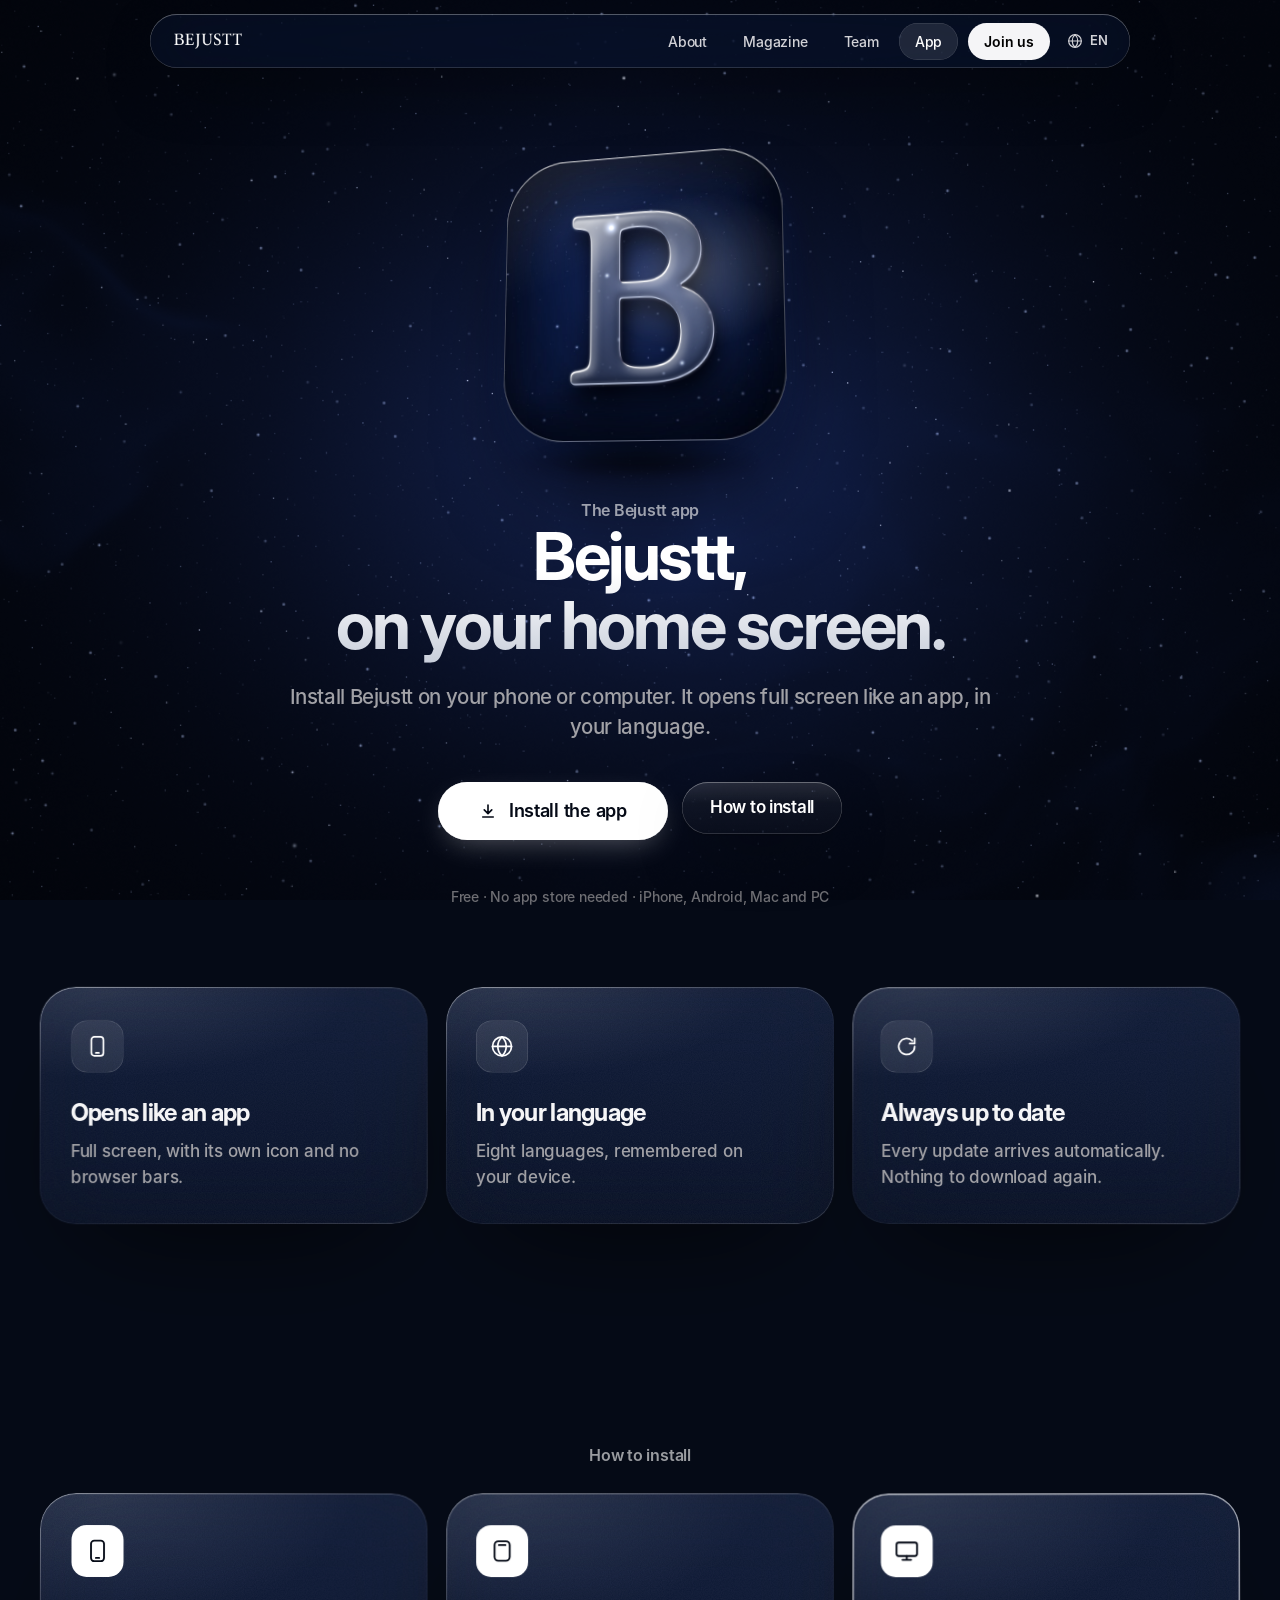
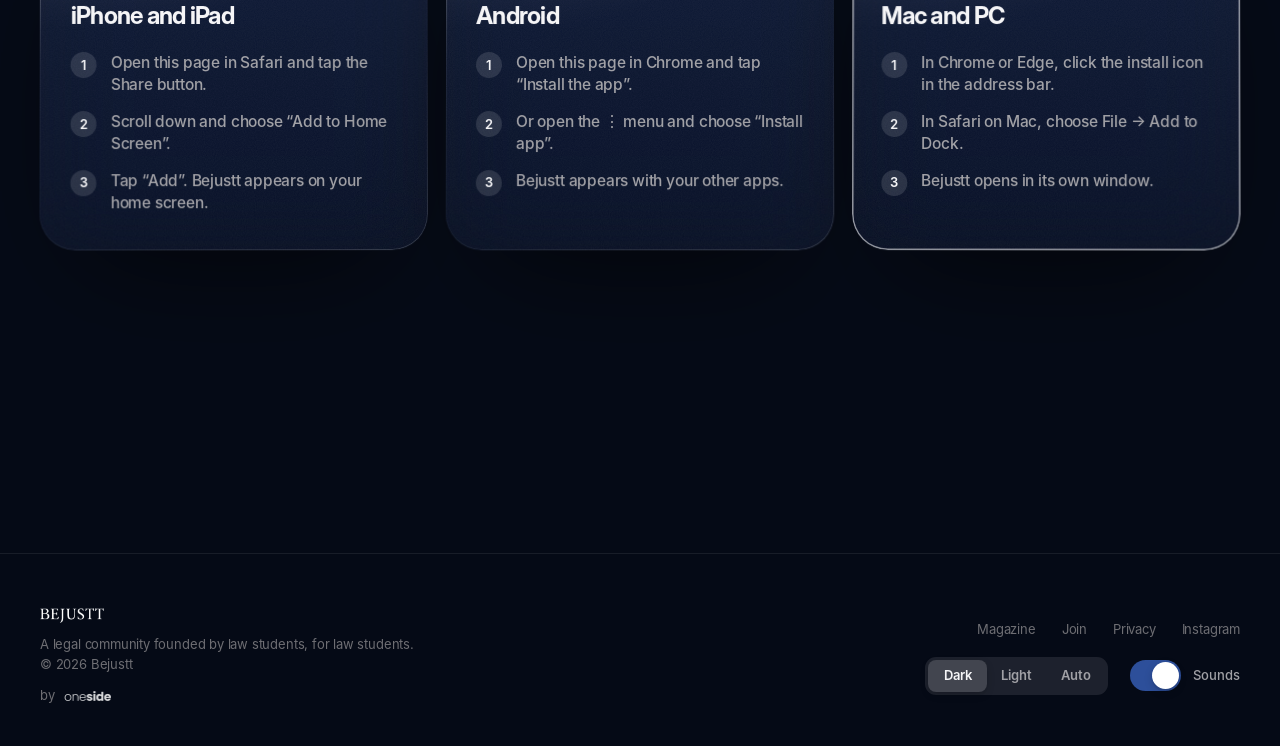
==== commit b898458d: "Remove the in-app launch transition Co-Authored-By: Claude Opus 5.5 <noreply@anthropic.com> Claude-S" ====
--- a/app/index.html
+++ b/app/index.html
@@ -27,8 +27,8 @@
   <meta property="og:image:height" content="630">
   <meta name="twitter:card" content="summary_large_image">
   <meta name="twitter:image" content="https://bejustt.org/assets/og.png">
-  <link rel="icon" type="image/png" href="../assets/favicon.png?v=30">
-  <link rel="apple-touch-icon" href="../assets/apple-touch-icon.png?v=30">
+  <link rel="icon" type="image/png" href="../assets/favicon.png?v=31">
+  <link rel="apple-touch-icon" href="../assets/apple-touch-icon.png?v=31">
   <link rel="manifest" href="../manifest.webmanifest">
   <meta name="apple-mobile-web-app-capable" content="yes">
   <meta name="apple-mobile-web-app-status-bar-style" content="black-translucent">
@@ -48,11 +48,10 @@
   <link rel="apple-touch-startup-image" media="(device-width: 834px) and (device-height: 1194px) and (-webkit-device-pixel-ratio: 2) and (orientation: portrait)" href="../assets/launch/1668x2388.jpg">
   <link rel="apple-touch-startup-image" media="(device-width: 820px) and (device-height: 1180px) and (-webkit-device-pixel-ratio: 2) and (orientation: portrait)" href="../assets/launch/1640x2360.jpg">
   <link rel="apple-touch-startup-image" media="(device-width: 810px) and (device-height: 1080px) and (-webkit-device-pixel-ratio: 2) and (orientation: portrait)" href="../assets/launch/1620x2160.jpg">
-  <script>try{if((matchMedia("(display-mode: standalone)").matches||navigator.standalone)&&!sessionStorage.getItem("bj-launch"))document.documentElement.classList.add("launch")}catch(e){}</script>
   <link rel="preload" href="../assets/fonts/InterDisplay-ExtraBold.woff" as="font" type="font/woff" crossorigin>
   <link rel="preload" href="../assets/fonts/Inter-Medium.woff" as="font" type="font/woff" crossorigin>
   <script>try{var t=localStorage.getItem("bj-theme")||"dark";if(t==="auto")t=matchMedia("(prefers-color-scheme: light)").matches?"light":"dark";document.documentElement.dataset.theme=t;}catch(e){}</script>
-  <link rel="stylesheet" href="../assets/style.css?v=30">
+  <link rel="stylesheet" href="../assets/style.css?v=31">
 </head>
 <body data-title="title.app" data-page="app">
 
@@ -75,8 +74,8 @@
     <div class="wrap center">
       <div class="app-icon-stage" aria-hidden="true">
         <div class="ai3d">
-          <div class="ai-plate"><img src="../assets/icon-plate.jpg?v=30" alt="" width="720" height="720"></div>
-          <img class="ai-mark ai-l1" src="../assets/icon-mark.png?v=30" alt="" width="720" height="720">
+          <div class="ai-plate"><img src="../assets/icon-plate.jpg?v=31" alt="" width="720" height="720"></div>
+          <img class="ai-mark ai-l1" src="../assets/icon-mark.png?v=31" alt="" width="720" height="720">
           <span class="ai-gloss"></span>
           <span class="ai-edge"></span>
         </div>
@@ -162,7 +161,7 @@
   <div class="ios-sheet" role="dialog" aria-modal="true" aria-labelledby="ios-t" hidden>
     <div class="ios-card glass-xl">
       <div class="grabber" aria-hidden="true"></div>
-      <img src="../assets/app-icon-360.png?v=30" alt="" width="72" height="72">
+      <img src="../assets/app-icon-360.png?v=31" alt="" width="72" height="72">
       <h3 id="ios-t" data-i18n="app.ios.t">iPhone and iPad</h3>
       <div class="ios-demo" aria-hidden="true">
         <div class="ios-menu">
@@ -234,8 +233,8 @@
   </div>
 </div>
 
-<script src="../assets/depth.js?v=30"></script>
-<script src="../assets/i18n.js?v=30"></script>
-<script src="../assets/site.js?v=30"></script>
+<script src="../assets/depth.js?v=31"></script>
+<script src="../assets/i18n.js?v=31"></script>
+<script src="../assets/site.js?v=31"></script>
 </body>
 </html>
--- a/assets/style.css
+++ b/assets/style.css
@@ -1316,14 +1316,3 @@
 .tile.still:hover { transform: none; }
 .voice-field.memo { height: 200px; cursor: default; }
 
-/* ===================== v29 — app launch ===================== */
-/* continues Android's splash: the same glass B on the same deep navy, then it dissolves into the sky */
-html.launch::after { content: ""; position: fixed; inset: 0; z-index: 10000; pointer-events: none;
-  background: url(launch-b.png) center / min(46vw, 240px) no-repeat, radial-gradient(closest-side, rgba(70,100,200,.16), transparent 70%) center / 140vmin 140vmin no-repeat, #02050f; }
-html.launch-go::after { animation: launchout 1.4s cubic-bezier(.4,0,.2,1) forwards; }
-@keyframes launchout {
-  0% { opacity: 1; transform: scale(1); filter: brightness(1); }
-  30% { opacity: 1; transform: scale(1.04); filter: brightness(1.35); }
-  100% { opacity: 0; transform: scale(1.35); filter: brightness(1.8) blur(6px); }
-}
-@media (prefers-reduced-motion: reduce) { html.launch-go::after { animation: launchfade .3s ease forwards; } @keyframes launchfade { to { opacity: 0; } } }
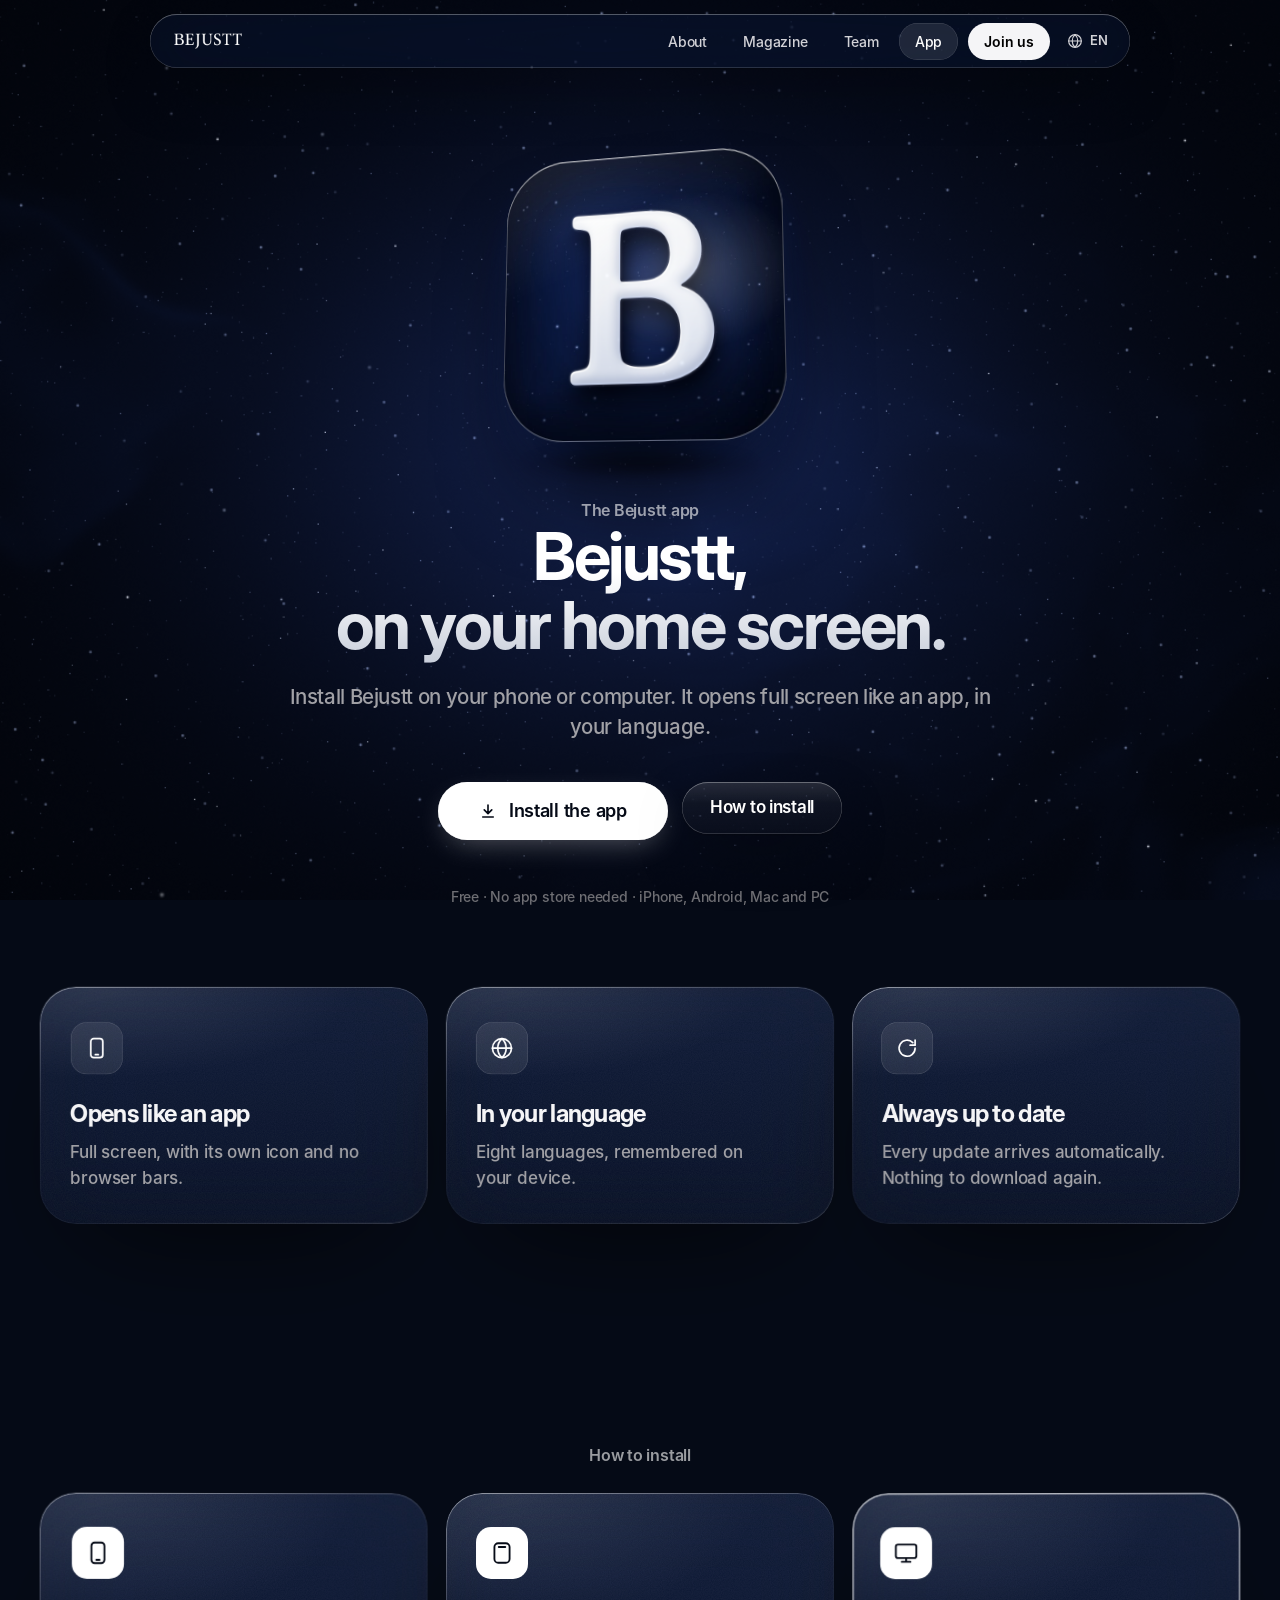
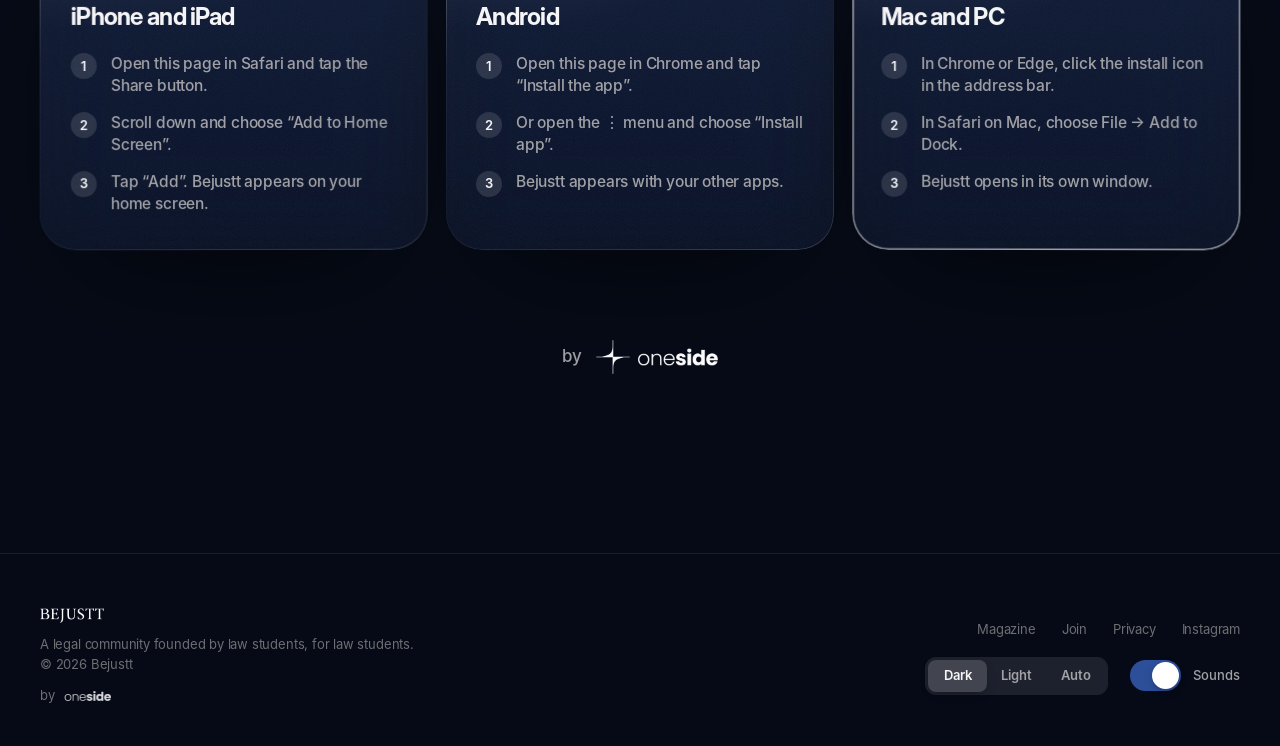
==== commit b8c2e5e5: "Big Bang return retraces the way out; new join hero with floating roles; only the wheel is interacti" ====
--- a/app/index.html
+++ b/app/index.html
@@ -27,8 +27,8 @@
   <meta property="og:image:height" content="630">
   <meta name="twitter:card" content="summary_large_image">
   <meta name="twitter:image" content="https://bejustt.org/assets/og.png">
-  <link rel="icon" type="image/png" href="../assets/favicon.png?v=31">
-  <link rel="apple-touch-icon" href="../assets/apple-touch-icon.png?v=31">
+  <link rel="icon" type="image/png" href="../assets/favicon.png?v=32">
+  <link rel="apple-touch-icon" href="../assets/apple-touch-icon.png?v=32">
   <link rel="manifest" href="../manifest.webmanifest">
   <meta name="apple-mobile-web-app-capable" content="yes">
   <meta name="apple-mobile-web-app-status-bar-style" content="black-translucent">
@@ -51,7 +51,7 @@
   <link rel="preload" href="../assets/fonts/InterDisplay-ExtraBold.woff" as="font" type="font/woff" crossorigin>
   <link rel="preload" href="../assets/fonts/Inter-Medium.woff" as="font" type="font/woff" crossorigin>
   <script>try{var t=localStorage.getItem("bj-theme")||"dark";if(t==="auto")t=matchMedia("(prefers-color-scheme: light)").matches?"light":"dark";document.documentElement.dataset.theme=t;}catch(e){}</script>
-  <link rel="stylesheet" href="../assets/style.css?v=31">
+  <link rel="stylesheet" href="../assets/style.css?v=32">
 </head>
 <body data-title="title.app" data-page="app">
 
@@ -74,8 +74,8 @@
     <div class="wrap center">
       <div class="app-icon-stage" aria-hidden="true">
         <div class="ai3d">
-          <div class="ai-plate"><img src="../assets/icon-plate.jpg?v=31" alt="" width="720" height="720"></div>
-          <img class="ai-mark ai-l1" src="../assets/icon-mark.png?v=31" alt="" width="720" height="720">
+          <div class="ai-plate"><img src="../assets/icon-plate.jpg?v=32" alt="" width="720" height="720"></div>
+          <img class="ai-mark ai-l1" src="../assets/icon-mark.png?v=32" alt="" width="720" height="720">
           <span class="ai-gloss"></span>
           <span class="ai-edge"></span>
         </div>
@@ -161,7 +161,7 @@
   <div class="ios-sheet" role="dialog" aria-modal="true" aria-labelledby="ios-t" hidden>
     <div class="ios-card glass-xl">
       <div class="grabber" aria-hidden="true"></div>
-      <img src="../assets/app-icon-360.png?v=31" alt="" width="72" height="72">
+      <img src="../assets/app-icon-360.png?v=32" alt="" width="72" height="72">
       <h3 id="ios-t" data-i18n="app.ios.t">iPhone and iPad</h3>
       <div class="ios-demo" aria-hidden="true">
         <div class="ios-menu">
@@ -233,8 +233,8 @@
   </div>
 </div>
 
-<script src="../assets/depth.js?v=31"></script>
-<script src="../assets/i18n.js?v=31"></script>
-<script src="../assets/site.js?v=31"></script>
+<script src="../assets/depth.js?v=32"></script>
+<script src="../assets/i18n.js?v=32"></script>
+<script src="../assets/site.js?v=32"></script>
 </body>
 </html>
--- a/assets/style.css
+++ b/assets/style.css
@@ -1316,3 +1316,29 @@
 .tile.still:hover { transform: none; }
 .voice-field.memo { height: 200px; cursor: default; }
 
+
+/* ===================== v31 — join hero ===================== */
+.j-hero { position: relative; min-height: 100vh; min-height: 100svh; display: grid; place-items: center; padding: 140px 0 90px; overflow: hidden; }
+.jh-core { position: relative; z-index: 1; }
+.jh-title { font-family: var(--display); font-weight: 800; font-size: clamp(56px, 9.4vw, 150px); line-height: .96; letter-spacing: -0.055em; margin: 18px auto 0; max-width: 12ch; }
+.jh-title i { font-family: "Lora", Georgia, serif; font-style: italic; font-weight: 400; letter-spacing: -0.025em; }
+.j-hero .sub { max-width: 620px; margin: 28px auto 0; }
+.j-hero .ctas { margin-top: 38px; }
+/* the four roles float around the title at different depths, quietly, like distant lights */
+.jh-orbit { position: absolute; inset: 0; pointer-events: none; }
+.jh-pill { position: absolute; display: inline-flex; align-items: center; height: 46px; padding: 0 22px; border-radius: 999px; font-size: 15px; font-weight: 600; letter-spacing: -.01em; white-space: nowrap;
+  color: rgba(235,242,255,.85); background: linear-gradient(180deg, rgba(255,255,255,.12), rgba(255,255,255,.03)), rgba(8,14,36,.55);
+  box-shadow: inset 0 0 0 1px rgba(255,255,255,.2), inset 0 1px 0 rgba(255,255,255,.3), 0 24px 60px -24px rgba(0,0,0,.9);
+  -webkit-backdrop-filter: blur(14px); backdrop-filter: blur(14px); animation: jhfloat 9s ease-in-out infinite; }
+.jh-pill.p1 { left: 9%; top: 24%; animation-delay: -1s; }
+.jh-pill.p2 { right: 10%; top: 30%; animation-delay: -4s; transform: scale(.92); opacity: .8; filter: blur(.4px); }
+.jh-pill.p3 { left: 13%; bottom: 20%; animation-delay: -6s; transform: scale(.86); opacity: .65; filter: blur(.8px); }
+.jh-pill.p4 { right: 12%; bottom: 16%; animation-delay: -2.5s; }
+@keyframes jhfloat { 0%, 100% { translate: 0 0; } 50% { translate: 0 -14px; } }
+@media (max-width: 760px) {
+  .j-hero { padding: 120px 0 80px; }
+  .jh-pill { height: 38px; padding: 0 16px; font-size: 13px; }
+  .jh-pill.p1 { left: 5%; top: 14%; } .jh-pill.p2 { right: 4%; top: 19%; } .jh-pill.p3 { left: 6%; bottom: 9%; } .jh-pill.p4 { right: 5%; bottom: 5%; }
+}
+[data-theme="light"] .jh-pill { color: #0b1426; background: rgba(255,255,255,.75); }
+@media (prefers-reduced-motion: reduce) { .jh-pill { animation: none; } }
